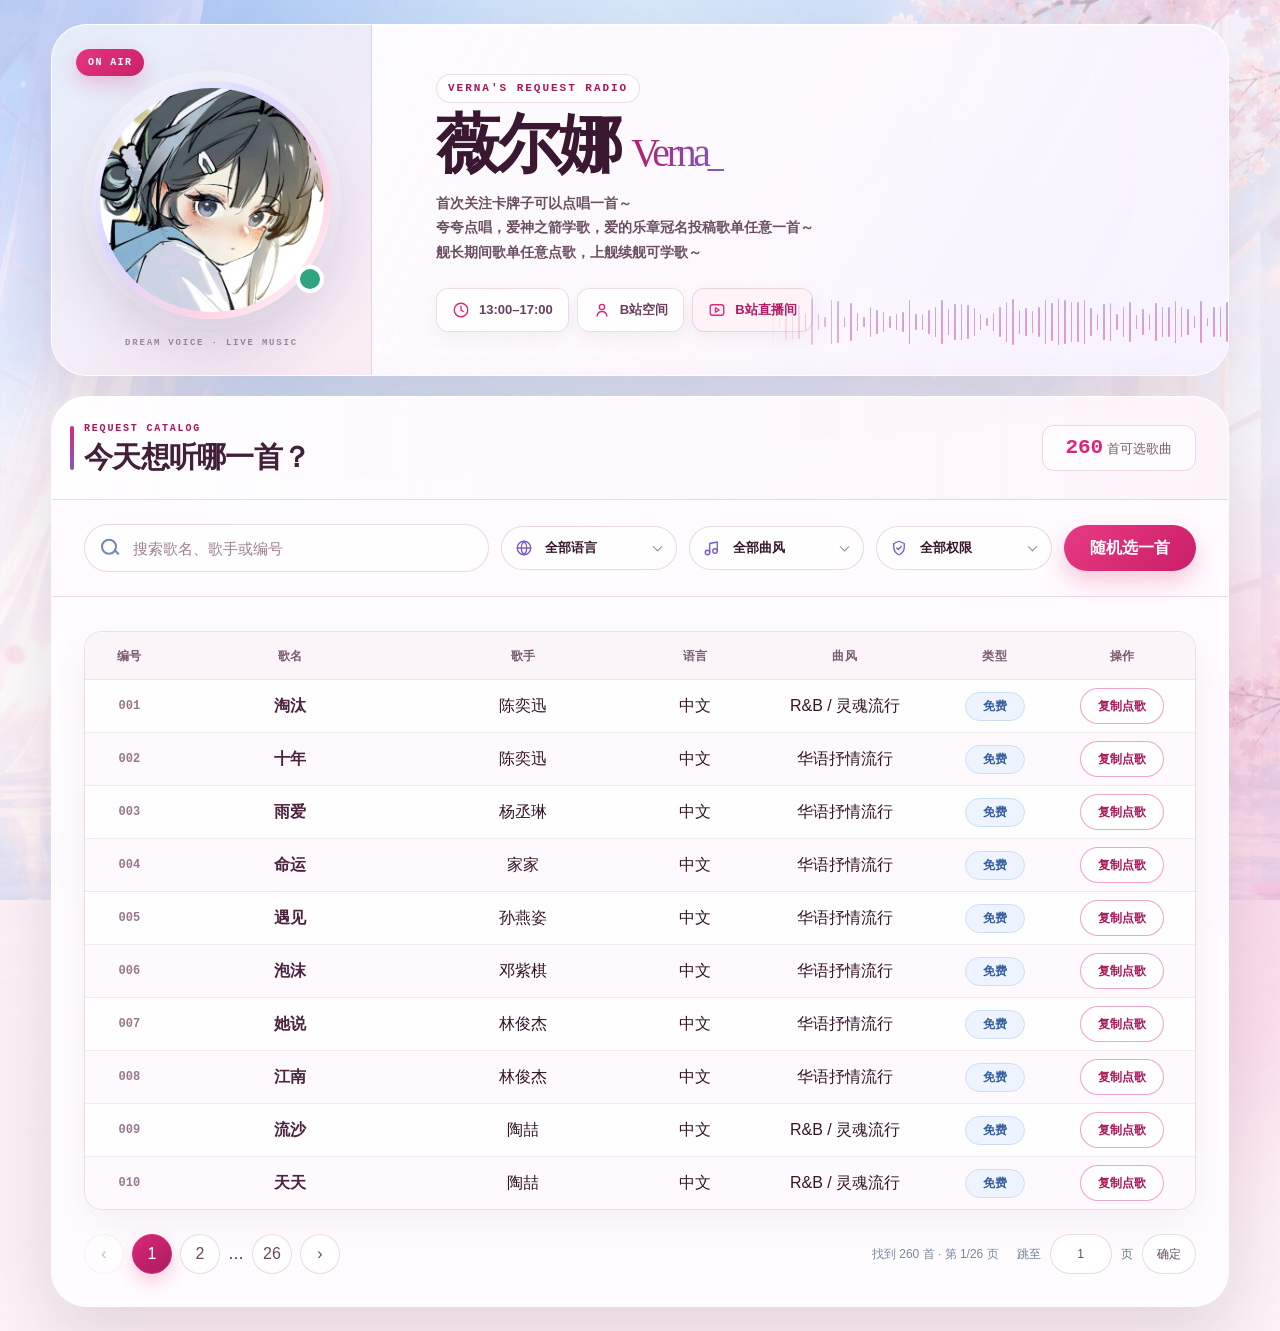
==== index.html @ 02dd204f "Add files via upload" ====
﻿<!doctype html>
<html lang="zh-CN">
<head>
  <meta charset="utf-8">
  <meta name="viewport" content="width=device-width,initial-scale=1">
  <meta name="theme-color" content="#e9f2ff">
  <title>薇尔娜 Verna_ · 梦境点歌电台</title>
  <meta name="description" content="薇尔娜 Verna_ 的公开点歌单，支持搜索、筛选、随机选歌和一键复制。">
  <style>
    :root{
      --ink:#172a4a;--ink-soft:#5e7191;--blue:#2458a9;--iris:#695bd7;
      --iris-soft:#eeeaff;--coral:#ff6c78;--mint:#49a88c;--line:#dce6f4;
      --paper:rgba(255,255,255,.88);--shadow:0 24px 70px rgba(42,76,128,.17);
    }
    *{box-sizing:border-box}html{scroll-behavior:smooth}body{margin:0;min-height:100vh;color:var(--ink);font:15px/1.55 "Microsoft YaHei UI","PingFang SC","Noto Sans SC",sans-serif;background:#eaf3ff url("background.png") center top/cover fixed no-repeat}
    button,input,select{font:inherit}button{cursor:pointer}.site{min-height:100vh;padding:28px clamp(14px,4vw,64px) 50px;background:linear-gradient(180deg,rgba(237,246,255,.14),rgba(255,244,249,.2))}
    .hero{max-width:1440px;margin:0 auto 20px;min-height:330px;display:grid;grid-template-columns:330px minmax(0,1fr);position:relative;overflow:hidden;border:1px solid rgba(255,255,255,.78);border-radius:38px;background:linear-gradient(120deg,rgba(255,255,255,.78),rgba(238,246,255,.6) 58%,rgba(255,239,246,.68));box-shadow:var(--shadow);backdrop-filter:blur(18px);animation:heroEnter .72s cubic-bezier(.2,.78,.24,1) both}
    .portrait-stage{position:relative;min-height:330px;display:grid;place-items:center;background:linear-gradient(145deg,rgba(112,164,228,.18),rgba(255,255,255,.08));border-right:1px solid rgba(177,199,226,.46)}.portrait-stage:before{content:"ON AIR";position:absolute;top:26px;left:27px;padding:5px 10px;border-radius:99px;color:#fff;background:var(--coral);font:700 10px/1 ui-monospace,"Cascadia Mono",monospace;letter-spacing:.15em;box-shadow:0 6px 15px rgba(255,108,120,.25)}
    .avatar-ring{width:232px;height:232px;padding:9px;border-radius:50%;position:relative;background:conic-gradient(from 30deg,#fff,#bcd9ff,#fff0f5,#fff);box-shadow:0 20px 45px rgba(42,83,145,.2);animation:portraitEnter .8s .12s cubic-bezier(.17,.84,.28,1.15) both;transition:transform .35s ease,box-shadow .35s ease}.avatar-ring:hover{transform:translateY(-5px) rotate(-1.5deg) scale(1.018);box-shadow:0 28px 55px rgba(42,83,145,.25)}.avatar-ring img{width:100%;height:100%;display:block;object-fit:cover;border-radius:50%}.avatar-ring:after{content:"";position:absolute;right:7px;bottom:26px;width:22px;height:22px;border:5px solid #fff;border-radius:50%;background:#64c6a5;animation:onlinePulse 2.2s ease-out infinite}
    .hero-copy{padding:42px 55px 36px;position:relative;display:flex;flex-direction:column;justify-content:center}.hero-copy>*:not(.soundline){animation:copyEnter .6s cubic-bezier(.2,.74,.25,1) both}.hero-copy>.eyebrow{animation-delay:.14s}.hero-copy>h1{animation-delay:.2s}.hero-copy>.intro{animation-delay:.28s}.hero-copy>.meta{animation-delay:.36s}.eyebrow{margin:0 0 5px;color:var(--iris);font:700 11px/1.4 ui-monospace,"Cascadia Mono",monospace;letter-spacing:.2em;text-transform:uppercase}.hero h1{margin:0;color:var(--blue);font:700 clamp(44px,5vw,76px)/1.06 "Songti SC","STSong","SimSun",serif;letter-spacing:.02em}.hero h1 span{font-size:.62em;font-weight:500}.intro{margin:18px 0 20px;max-width:820px;color:#35577f;font-size:16px;font-weight:600;line-height:1.9}
    .meta{display:flex;gap:10px;flex-wrap:wrap}.meta-item{min-height:42px;display:inline-flex;align-items:center;gap:9px;padding:0 15px;border:1px solid rgba(168,190,220,.65);border-radius:14px;color:#315d91;text-decoration:none;background:rgba(255,255,255,.76);font-size:13px;font-weight:700;transition:transform .22s ease,border-color .22s ease,box-shadow .22s ease,background .22s ease}.meta-item:hover{transform:translateY(-3px);border-color:#9bbce7;background:#fff;box-shadow:0 11px 22px rgba(62,103,159,.14)}.meta-item:active{transform:translateY(0) scale(.97)}.meta-item.live{color:#dc5276}.line-icon{width:18px;height:18px;display:grid;place-items:center;flex:0 0 18px;color:#477cc2}.meta-item.live .line-icon{color:#df5578}.line-icon svg,.filter-icon svg{display:block;width:100%;height:100%;fill:none;stroke:currentColor;stroke-width:1.8;stroke-linecap:round;stroke-linejoin:round}
    .soundline{position:absolute;right:0;bottom:26px;width:min(54%,700px);height:54px;display:flex;align-items:center;gap:5px;opacity:.48;pointer-events:none;clip-path:inset(0 100% 0 0 round 12px);mask-image:linear-gradient(90deg,transparent,#000 18%,#000);animation:soundReveal 1.35s .62s cubic-bezier(.18,.75,.22,1) forwards;will-change:clip-path}.soundline i{width:3px;height:var(--h);border-radius:9px;background:linear-gradient(#786bdf,#ff8294);animation:pulse 1.8s ease-in-out infinite alternate;animation-delay:var(--d)}@keyframes pulse{to{height:calc(var(--h)*.38);opacity:.35}}@keyframes soundReveal{0%{clip-path:inset(0 100% 0 0 round 12px)}100%{clip-path:inset(0 0 0 0 round 12px)}}
    .catalog{max-width:1440px;margin:auto;border:1px solid rgba(255,255,255,.88);border-radius:34px;background:var(--paper);box-shadow:var(--shadow);backdrop-filter:blur(20px);overflow:hidden;animation:catalogEnter .72s .18s cubic-bezier(.2,.78,.24,1) both}.catalog-head{display:flex;align-items:end;justify-content:space-between;gap:20px;padding:27px 34px 21px;border-bottom:1px solid var(--line)}.catalog-title small{display:block;margin-bottom:2px;color:var(--iris);font:700 10px/1.5 ui-monospace,"Cascadia Mono",monospace;letter-spacing:.18em}.catalog-title h2{margin:0;font:700 25px/1.2 "Songti SC","STSong","SimSun",serif}.song-count{color:var(--ink-soft);font-size:13px}.song-count strong{display:inline-block;color:var(--coral);font:800 21px/1 ui-monospace,"Cascadia Mono",monospace;transition:transform .25s ease}.song-count strong.bump{animation:countBump .42s ease}
    .controls{position:relative;z-index:5;padding:20px 34px;display:grid;grid-template-columns:minmax(250px,1.5fr) repeat(3,minmax(145px,.65fr)) auto;gap:12px;align-items:center;border-bottom:1px solid var(--line)}.search{position:relative}.search:before{content:"";position:absolute;left:17px;top:50%;width:12px;height:12px;border:2px solid #7188aa;border-radius:50%;transform:translateY(-58%)}.search:after{content:"";position:absolute;left:29px;top:27px;width:7px;height:2px;border-radius:2px;background:#7188aa;transform:rotate(45deg)}.search input{width:100%;height:46px;padding:0 16px 0 48px;border:1px solid #d5e1f0;border-radius:999px;color:var(--ink);background:rgba(255,255,255,.94);outline:none}.search input:focus{border-color:#8c81df;box-shadow:0 0 0 4px rgba(105,91,215,.09)}
    .select-box{position:relative;min-width:0;transition:transform .2s ease}.select-box:hover{transform:translateY(-1px)}.select-box.open{z-index:20}.filter-icon{position:absolute;left:14px;top:22px;z-index:2;width:18px;height:18px;display:grid;place-items:center;color:#776bd0;transform:translateY(-50%);pointer-events:none;transition:transform .24s ease,color .2s ease}.select-box:focus-within .filter-icon{color:#5847c9;transform:translateY(-50%) scale(1.08)}.select-box.changed .filter-icon{animation:filterPop .36s ease}.select-box:after{content:"";position:absolute;right:16px;top:22px;z-index:2;width:6px;height:6px;border-right:1.5px solid #8585a2;border-bottom:1.5px solid #8585a2;transform:translateY(-70%) rotate(45deg);pointer-events:none;transition:transform .22s ease,border-color .22s ease}.select-box.open:after{border-color:#695bd7;transform:translateY(-25%) rotate(225deg)}.filter-trigger{width:100%;height:44px;border:1px solid #dcd9ed;border-radius:999px;padding:0 34px 0 43px;color:#5f5c7e;background:linear-gradient(#fff,#fcfbff);font-size:13px;font-weight:700;text-align:left;outline:none;white-space:nowrap;overflow:hidden;text-overflow:ellipsis;transition:border-color .2s ease,box-shadow .2s ease,background .2s ease,transform .2s ease}.filter-trigger:hover{border-color:#beb7e4;background:#fff;box-shadow:0 8px 18px rgba(86,74,150,.09)}.filter-trigger:focus-visible,.select-box.open .filter-trigger{border-color:#9b90dc;box-shadow:0 0 0 4px rgba(105,91,215,.09)}.filter-menu{position:absolute;top:calc(100% + 8px);left:0;width:100%;z-index:30;padding:7px;border:1px solid rgba(181,174,222,.8);border-radius:20px;background:rgba(255,255,255,.98);box-shadow:0 18px 38px rgba(56,52,106,.18);backdrop-filter:blur(18px);opacity:0;visibility:hidden;transform:translateY(-7px) scale(.97);transform-origin:top;transition:opacity .18s ease,visibility .18s ease,transform .22s cubic-bezier(.2,.8,.25,1)}.select-box.open .filter-menu{opacity:1;visibility:visible;transform:none}.filter-option{display:block;width:100%;min-height:34px;margin:2px 0;padding:6px 13px;border:0;border-radius:999px;color:#4e5271;background:transparent;font-size:13px;text-align:left;white-space:nowrap;overflow:hidden;text-overflow:ellipsis;transition:color .16s ease,background .16s ease,transform .16s ease,box-shadow .16s ease}.filter-option:hover,.filter-option:focus-visible{outline:0;color:#5145b7;background:#eeeaff;transform:translateX(2px)}.filter-option.selected{color:#fff;background:linear-gradient(135deg,#6859dc,#4f83e6);box-shadow:0 6px 14px rgba(94,82,206,.24)}
    .random{height:44px;padding:0 18px;border:0;border-radius:999px;position:relative;overflow:hidden;color:#fff;background:linear-gradient(135deg,#ff7a82,#ff5c70);font-weight:800;box-shadow:0 9px 20px rgba(255,92,112,.23);transition:transform .2s ease,box-shadow .2s ease,filter .2s ease}.random:before{content:"";position:absolute;inset:-60% auto -60% -45%;width:36%;background:linear-gradient(90deg,transparent,rgba(255,255,255,.65),transparent);transform:skewX(-18deg);transition:left .55s ease}.random:hover{transform:translateY(-3px);box-shadow:0 14px 28px rgba(255,92,112,.32)}.random:hover:before{left:120%}.random:active{transform:translateY(0) scale(.96)}.random.is-picking{pointer-events:none;animation:shuffleButton .54s ease-in-out}
    .notice{min-height:26px;padding:6px 34px 0;color:#337b66;font-weight:700}.notice.flash{animation:noticeIn .38s ease}.table-shell{margin:0 34px;border:1px solid var(--line);border-radius:19px;overflow:hidden;background:rgba(255,255,255,.8)}table{width:100%;border-collapse:separate;border-spacing:0;table-layout:fixed}th,td{height:51px;padding:8px 12px;border-bottom:1px solid #e8eef6;text-align:center;white-space:nowrap;overflow:hidden;text-overflow:ellipsis}th{height:46px;color:#6b7892;background:#f6f9fd;font-size:12px;letter-spacing:.06em}tbody.reveal tr{animation:rowEnter .34s cubic-bezier(.2,.72,.28,1) both;animation-delay:calc(var(--i)*34ms)}tbody tr{transition:transform .18s ease}tbody td{transition:background .18s ease,border-color .18s ease,box-shadow .18s ease}tbody tr:hover{position:relative;z-index:1;transform:translateX(2px)}tbody tr:hover td{border-bottom-color:transparent;background:#f1efff}tbody tr:hover td:first-child{border-radius:999px 0 0 999px;box-shadow:inset 3px 0 0 var(--iris)}tbody tr:hover td:last-child{border-radius:0 999px 999px 0}tbody tr:last-child td{border-bottom:0}th:nth-child(1){width:8%}th:nth-child(2){width:21%}th:nth-child(3){width:21%}th:nth-child(4){width:10%}th:nth-child(5){width:17%}th:nth-child(6){width:10%}th:nth-child(7){width:13%}.number{color:#8b92aa;font:700 12px ui-monospace,"Cascadia Mono",monospace}.title{color:#203d68;font-weight:800}.muted{color:#7a8ba4}.tag{display:inline-flex;align-items:center;justify-content:center;min-width:56px;padding:4px 10px;border-radius:99px;font-size:12px;font-weight:800;transition:transform .18s ease}tr:hover .tag{transform:scale(1.06)}.free{color:#2874c6;background:#eaf4ff}.sc{color:#df5274;background:#fff0f4}.ship{color:#d47a32;background:#fff2e6}.copy{height:32px;min-width:76px;padding:0 14px;border:1px solid #ff8d96;border-radius:999px;color:#ef5968;background:#fff;font-size:12px;font-weight:800;transition:color .18s ease,background .18s ease,transform .18s ease,box-shadow .18s ease}.copy:hover{color:#fff;background:var(--coral);transform:translateY(-2px);box-shadow:0 7px 13px rgba(255,108,120,.2)}.copy:active{transform:scale(.94)}.copy.copied{border-color:#66bea2;color:#fff;background:#58ae93;animation:copySuccess .42s ease}.empty{height:150px;color:var(--ink-soft)}
    .pager{display:flex;align-items:center;justify-content:space-between;gap:18px;padding:18px 34px 26px}.pages{display:flex;align-items:center;gap:8px}.page-btn,.jump button{height:38px;min-width:38px;border:1px solid #dce5f1;border-radius:999px;color:#455e82;background:#fff;transition:transform .18s ease,border-color .18s ease,color .18s ease,background .18s ease,box-shadow .18s ease}.page-btn:not(:disabled):hover,.jump button:hover{transform:translateY(-2px);border-color:#aaa2df;color:var(--iris);box-shadow:0 7px 15px rgba(81,72,152,.1)}.page-btn:active,.jump button:active{transform:scale(.94)}.page-btn.active{border-color:var(--iris);color:#fff;background:var(--iris);animation:pageSelect .28s ease}.page-btn:disabled{opacity:.35}.page-meta{margin-left:auto;color:#7888a2;font-size:12px}.jump{display:flex;align-items:center;gap:9px;color:#667995;font-size:12px}.jump input{width:62px;height:38px;border:1px solid #dce5f1;border-radius:999px;text-align:center;color:var(--ink);background:#fff;transition:border-color .18s ease,box-shadow .18s ease}.jump input:focus{outline:0;border-color:#9b90dc;box-shadow:0 0 0 4px rgba(105,91,215,.09)}.jump button{padding:0 14px}.toast{position:fixed;left:50%;bottom:26px;z-index:10;max-width:min(90vw,680px);padding:11px 20px;border-radius:99px;color:#fff;background:rgba(26,49,83,.94);box-shadow:0 12px 30px rgba(20,40,70,.25);opacity:0;transform:translate(-50%,22px) scale(.96);pointer-events:none;transition:opacity .22s ease,transform .28s cubic-bezier(.2,.8,.3,1.2)}.toast.show{opacity:1;transform:translate(-50%,0) scale(1)}
    @keyframes heroEnter{from{opacity:0;transform:translateY(-16px) scale(.985)}to{opacity:1;transform:none}}@keyframes catalogEnter{from{opacity:0;transform:translateY(24px) scale(.99)}to{opacity:1;transform:none}}@keyframes portraitEnter{from{opacity:0;transform:scale(.82) rotate(-5deg)}to{opacity:1;transform:none}}@keyframes copyEnter{from{opacity:0;transform:translateY(13px)}to{opacity:1;transform:none}}@keyframes onlinePulse{0%,55%{box-shadow:0 0 0 0 rgba(100,198,165,.48)}100%{box-shadow:0 0 0 13px rgba(100,198,165,0)}}@keyframes filterPop{50%{transform:translateY(-50%) scale(1.18)}}@keyframes shuffleButton{0%,100%{transform:none}25%{transform:translateX(-3px) rotate(-1deg)}55%{transform:translateX(3px) rotate(1deg)}75%{transform:translateX(-2px)}}@keyframes rowEnter{from{opacity:0;transform:translateY(9px)}to{opacity:1;transform:none}}@keyframes copySuccess{50%{transform:scale(1.08)}}@keyframes pageSelect{50%{transform:scale(1.1)}}@keyframes noticeIn{from{opacity:0;transform:translateY(-5px)}to{opacity:1;transform:none}}@keyframes countBump{50%{transform:scale(1.18);color:#ff5265}}
    @media(max-width:1050px){.hero{grid-template-columns:245px 1fr}.portrait-stage{min-height:300px}.avatar-ring{width:185px;height:185px}.hero-copy{padding:34px}.soundline{display:none}.controls{grid-template-columns:1fr repeat(3,150px);}.random{grid-column:4}.table-shell{overflow-x:auto}table{min-width:900px}}
    @media(max-width:720px){.site{padding:10px}.hero{grid-template-columns:100px 1fr;min-height:0;border-radius:25px}.portrait-stage{min-height:154px}.portrait-stage:before{display:none}.avatar-ring{width:82px;height:82px;padding:4px}.hero-copy{padding:18px 14px}.eyebrow{font-size:8px}.hero h1{font-size:29px}.intro{grid-column:1/-1;margin:10px 0;font-size:11px;line-height:1.6}.meta{grid-column:1/-1}.meta-item{min-height:36px;padding-right:9px;font-size:10px}.line-icon{width:15px;height:15px;flex-basis:15px}.catalog{border-radius:25px}.catalog-head{padding:20px 16px 15px}.controls{padding:14px 12px;grid-template-columns:1fr 1fr;gap:8px}.search{grid-column:1/-1}.select-box:last-of-type{grid-column:auto}.random{grid-column:auto;height:42px}.notice{padding-left:16px}.table-shell{margin:0 10px}.pager{padding:15px 12px 22px;align-items:flex-start;flex-direction:column}.page-meta{display:none}.jump{align-self:flex-end}th:nth-child(1),td:nth-child(1),th:nth-child(3),td:nth-child(3),th:nth-child(4),td:nth-child(4),th:nth-child(5),td:nth-child(5){display:none}table{min-width:0}th:nth-child(2){width:48%}th:nth-child(6){width:20%}th:nth-child(7){width:32%}}
  </style>
  <link rel="stylesheet" href="refined.css?v=20260718-mobile-card-order">
</head>
<body>
  <div class="site">
    <header class="hero">
      <div class="portrait-stage"><div class="avatar-ring"><img src="[data-uri]" alt="薇尔娜 Verna_ 主播头像"></div></div>
      <div class="hero-copy">
        <p class="eyebrow">Verna's request radio</p>
        <h1>薇尔娜 <span>Verna_</span></h1>
        <p class="intro">首次关注卡牌子可以点唱一首～<br>夸夸点唱，爱神之箭学歌，爱的乐章冠名投稿歌单任意一首～<br>舰长期间歌单任意点歌，上舰续舰可学歌～</p>
        <nav class="meta" aria-label="直播信息">
          <span class="meta-item"><span class="line-icon" aria-hidden="true"><svg viewBox="0 0 24 24"><circle cx="12" cy="12" r="9"></circle><path d="M12 7v5l3 2"></path></svg></span>13:00–17:00</span>
          <a class="meta-item" href="https://space.bilibili.com/3706927714404361/dynamic" target="_blank" rel="noopener"><span class="line-icon" aria-hidden="true"><svg viewBox="0 0 24 24"><circle cx="12" cy="8" r="3.5"></circle><path d="M5.5 20c.7-4 3-6 6.5-6s5.8 2 6.5 6"></path></svg></span>B站空间</a>
          <a class="meta-item live" href="https://live.bilibili.com/1786336508/" target="_blank" rel="noopener"><span class="line-icon" aria-hidden="true"><svg viewBox="0 0 24 24"><rect x="3" y="5" width="18" height="14" rx="3"></rect><path d="m10 9 5 3-5 3z"></path></svg></span>B站直播间</a>
        </nav>
        <div class="soundline" aria-hidden="true"></div>
      </div>
    </header>

    <main class="catalog">
      <div class="catalog-head">
        <div class="catalog-title"><small>REQUEST CATALOG</small><h2>今天想听哪一首？</h2></div>
        <div id="toast" class="toast" role="status" aria-live="polite" aria-atomic="true">
          <span class="toast-icon" aria-hidden="true">
            <svg viewBox="0 0 24 24" fill="none">
              <path class="toast-copy-back" d="M8 7V5.8A1.8 1.8 0 0 1 9.8 4h8.4A1.8 1.8 0 0 1 20 5.8v8.4a1.8 1.8 0 0 1-1.8 1.8H17"></path>
              <rect x="4" y="8" width="13" height="12" rx="3"></rect>
              <path class="toast-check" d="m7.5 14 2.2 2.2 4.2-4.5"></path>
            </svg>
          </span>
          <span class="toast-message"></span>
        </div>
        <div class="song-count"><strong id="totalCount">—</strong> 首可选歌曲</div>
      </div>
      <div class="controls">
        <label class="search"><input id="query" autocomplete="off" placeholder="搜索歌名、歌手或编号" aria-label="搜索歌名、歌手或编号"></label>
        <div class="select-box" data-placeholder="全部语言"><span class="filter-icon" aria-hidden="true"><svg viewBox="0 0 24 24"><circle cx="12" cy="12" r="9"></circle><path d="M3 12h18M12 3c2.5 2.6 3.8 5.6 3.8 9S14.5 18.4 12 21M12 3C9.5 5.6 8.2 8.6 8.2 12S9.5 18.4 12 21"></path></svg></span><button type="button" class="filter-trigger" aria-label="按语言筛选" aria-haspopup="listbox" aria-expanded="false"><span class="filter-value">全部语言</span></button><div class="filter-menu" role="listbox" aria-label="语言选项"></div><input type="hidden" id="language" value=""></div>
        <div class="select-box" data-placeholder="全部曲风"><span class="filter-icon" aria-hidden="true"><svg viewBox="0 0 24 24"><path d="M9 18V6l10-2v12"></path><circle cx="6" cy="18" r="3"></circle><circle cx="16" cy="16" r="3"></circle></svg></span><button type="button" class="filter-trigger" aria-label="按曲风筛选" aria-haspopup="listbox" aria-expanded="false"><span class="filter-value">全部曲风</span></button><div class="filter-menu" role="listbox" aria-label="曲风选项"></div><input type="hidden" id="genre" value=""></div>
        <div class="select-box" data-placeholder="全部权限"><span class="filter-icon" aria-hidden="true"><svg viewBox="0 0 24 24"><path d="M12 3 5 6v5c0 4.7 2.8 8.1 7 10 4.2-1.9 7-5.3 7-10V6l-7-3z"></path><path d="m9 12 2 2 4-4"></path></svg></span><button type="button" class="filter-trigger" aria-label="按权限筛选" aria-haspopup="listbox" aria-expanded="false"><span class="filter-value">全部权限</span></button><div class="filter-menu" role="listbox" aria-label="权限选项"></div><input type="hidden" id="type" value=""></div>
        <button id="random" class="random">随机选一首</button>
      </div>
      <div id="notice" class="notice" aria-live="polite"></div>
      <div class="table-shell">
        <table>
          <thead><tr><th>编号</th><th>歌名</th><th>歌手</th><th>语言</th><th>曲风</th><th>类型</th><th>操作</th></tr></thead>
          <tbody id="rows"><tr><td colspan="7" class="empty">正在载入歌单…</td></tr></tbody>
        </table>
      </div>
      <div class="pager">
        <div id="pages" class="pages"></div>
        <span id="pageMeta" class="page-meta"></span>
        <div class="jump"><span>跳至</span><input id="jump" inputmode="numeric" value="1" aria-label="页码"><span>页</span><button id="go">确定</button></div>
      </div>
    </main>
  </div>
  <script src="songs-data.js?v=20260716-final"></script>
  <script>
    const PAGE_SIZE=10;let songs=[],filtered=[],page=1;
    const $=s=>document.querySelector(s),esc=s=>String(s??'').replace(/[&<>"']/g,c=>({'&':'&amp;','<':'&lt;','>':'&gt;','"':'&quot;',"'":'&#39;'}[c]));
    function parseCSV(text){const rows=[];let row=[],cell='',quoted=false;for(let i=0;i<text.length;i++){const c=text[i],n=text[i+1];if(c==='"'&&quoted&&n==='"'){cell+='"';i++}else if(c==='"')quoted=!quoted;else if(c===','&&!quoted){row.push(cell);cell=''}else if((c==='\n'||c==='\r')&&!quoted){if(c==='\r'&&n==='\n')i++;row.push(cell);if(row.some(Boolean))rows.push(row);row=[];cell=''}else cell+=c}if(cell||row.length){row.push(cell);rows.push(row)}return rows.slice(1).map(r=>({id:r[0]||'',title:r[1]||'',artist:r[2]||'',language:r[3]||'',genre:r[4]||'',type:r[5]||'免费'}))}
    function closeFilters(except=null){document.querySelectorAll('.select-box.open').forEach(box=>{if(box!==except){box.classList.remove('open');box.querySelector('.filter-trigger').setAttribute('aria-expanded','false')}})}
    function addOptions(id,values){const input=$(id),box=input.closest('.select-box'),menu=box.querySelector('.filter-menu'),placeholder=box.dataset.placeholder,items=['',...[...new Set(values.filter(Boolean))].sort((a,b)=>a.localeCompare(b,'zh-CN'))];menu.innerHTML=items.map((v,i)=>`<button type="button" class="filter-option${i===0?' selected':''}" role="option" aria-selected="${i===0}" data-value="${esc(v)}">${esc(v||placeholder)}</button>`).join('');menu.querySelectorAll('.filter-option').forEach(option=>option.onclick=e=>{e.stopPropagation();input.value=option.dataset.value;box.querySelector('.filter-value').textContent=option.textContent;menu.querySelectorAll('.filter-option').forEach(item=>{const active=item===option;item.classList.toggle('selected',active);item.setAttribute('aria-selected',String(active))});box.classList.remove('open');box.querySelector('.filter-trigger').setAttribute('aria-expanded','false');input.dispatchEvent(new Event('change',{bubbles:true}))})}
    function apply(reset=true){const q=$('#query').value.trim().toLocaleLowerCase('zh-CN'),l=$('#language').value,g=$('#genre').value,t=$('#type').value;filtered=songs.filter(s=>(!q||[s.id,s.title,s.artist].join(' ').toLocaleLowerCase('zh-CN').includes(q))&&(!l||s.language===l)&&(!g||s.genre===g)&&(!t||s.type===t));if(reset)page=1;render()}
    function render(){const total=Math.max(1,Math.ceil(filtered.length/PAGE_SIZE));page=Math.max(1,Math.min(page,total));const items=filtered.slice((page-1)*PAGE_SIZE,page*PAGE_SIZE),rows=$('#rows');rows.classList.remove('reveal');rows.innerHTML=items.length?items.map((s,i)=>`<tr style="--i:${i}"><td class="number">${esc(s.id)}</td><td class="title">${esc(s.title)}</td><td>${esc(s.artist)||'<span class="muted">待补充</span>'}</td><td>${esc(s.language)||'—'}</td><td>${esc(s.genre)||'—'}</td><td><span class="tag ${s.type==='SC'?'sc':s.type==='舰限'?'ship':'free'}">${esc(s.type)}</span></td><td><button class="copy" data-id="${esc(s.id)}">复制点歌</button></td></tr>`).join(''):'<tr><td colspan="7" class="empty">没有符合条件的歌曲，请调整搜索或筛选。</td></tr>';requestAnimationFrame(()=>rows.classList.add('reveal'));document.querySelectorAll('.copy').forEach(b=>b.onclick=()=>copySong(songs.find(s=>s.id===b.dataset.id),b));renderPages(total);$('#pageMeta').textContent=`找到 ${filtered.length} 首 · 第 ${page}/${total} 页`;$('#jump').value=page}
    function goToPage(next){const target=Number(next)||1;document.documentElement.style.setProperty('--page-shift',target>page?'18px':target<page?'-18px':'0px');page=target;render()}
    function renderPages(total){const visible=[];for(let p=1;p<=total;p++)if(p===1||p===total||Math.abs(p-page)<=1)visible.push(p);let last=0,html=`<button class="page-btn" data-p="${page-1}" ${page===1?'disabled':''}>‹</button>`;visible.forEach(p=>{if(last&&p-last>1)html+='<span>…</span>';html+=`<button class="page-btn ${p===page?'active':''}" data-p="${p}">${p}</button>`;last=p});html+=`<button class="page-btn" data-p="${page+1}" ${page===total?'disabled':''}>›</button>`;$('#pages').innerHTML=html;document.querySelectorAll('.page-btn:not(:disabled)').forEach(b=>b.onclick=()=>goToPage(b.dataset.p))}
    async function copySong(s,button){if(!s)return;const text=s.artist?`点歌 ${s.title}（${s.artist}）`:`点歌 ${s.title}`;try{await navigator.clipboard.writeText(text)}catch{const x=document.createElement('textarea');x.value=text;document.body.append(x);x.select();document.execCommand('copy');x.remove()}if(button){button.classList.add('copied');button.textContent='已复制 ✓';setTimeout(()=>{button.classList.remove('copied');button.textContent='复制点歌'},1500)}showToast(`已复制：${text}`)}
    function showToast(text){const t=$('#toast');t.querySelector('.toast-message').textContent=text;t.classList.remove('show');requestAnimationFrame(()=>t.classList.add('show'));clearTimeout(showToast.timer);showToast.timer=setTimeout(()=>t.classList.remove('show'),2200)}
    function makeSoundline(){const box=document.querySelector('.soundline');for(let i=0;i<72;i++){const bar=document.createElement('i');bar.style.setProperty('--h',`${8+Math.random()*38}px`);bar.style.setProperty('--d',`${-Math.random()*1.8}s`);bar.style.setProperty('--speed',`${1.2+Math.random()*1.2}s`);box.append(bar)}}
    document.querySelectorAll('.filter-trigger').forEach(trigger=>trigger.onclick=e=>{e.stopPropagation();const box=trigger.closest('.select-box'),opening=!box.classList.contains('open');closeFilters(box);box.classList.toggle('open',opening);trigger.setAttribute('aria-expanded',String(opening))});document.addEventListener('click',()=>closeFilters());document.addEventListener('keydown',e=>{if(e.key==='Escape'){closeFilters();document.activeElement?.blur()}});['#query','#language','#genre','#type'].forEach(id=>$(id).addEventListener(id==='#query'?'input':'change',e=>{if(id!=='#query'){const box=e.target.closest('.select-box');box.classList.remove('changed');requestAnimationFrame(()=>box.classList.add('changed'));setTimeout(()=>box.classList.remove('changed'),430)}apply(true)}));$('#random').onclick=()=>{if(!filtered.length)return showToast('当前条件下没有歌曲');const button=$('#random');button.classList.add('is-picking');button.textContent='正在抽选…';setTimeout(()=>{const picked=filtered[Math.floor(Math.random()*filtered.length)];button.classList.remove('is-picking');button.textContent='随机选一首';const notice=$('#notice');notice.textContent=`随机抽中：${picked.title}${picked.artist?`（${picked.artist}）`:''}`;notice.classList.remove('flash');requestAnimationFrame(()=>notice.classList.add('flash'));copySong(picked)},520)};$('#go').onclick=()=>{page=Number($('#jump').value)||1;render()};$('#jump').onkeydown=e=>{if(e.key==='Enter')$('#go').click()};makeSoundline();
    function loadSongs(items){songs=items;filtered=[...songs];const count=$('#totalCount');count.textContent=songs.length;count.classList.add('bump');setTimeout(()=>count.classList.remove('bump'),500);addOptions('#language',songs.map(s=>s.language));addOptions('#genre',songs.map(s=>s.genre));addOptions('#type',songs.map(s=>s.type));render()}
    fetch('songs.csv').then(r=>{if(!r.ok)throw Error();return r.text()}).then(text=>loadSongs(parseCSV(text.replace(/^\uFEFF/,'')))).catch(()=>{if(Array.isArray(window.VERNA_SONGS)&&window.VERNA_SONGS.length)loadSongs(window.VERNA_SONGS);else{$('#rows').innerHTML='<tr><td colspan="7" class="empty">歌单载入失败，请确认 songs.csv 与网页位于同一文件夹。</td></tr>';$('#totalCount').textContent='0'}})
  </script>
</body>
</html>
---- refined.css ----
/*
 * Verna Dream Radio — visual refinement layer
 * This file intentionally changes presentation only. All original HTML
 * controls, song data and JavaScript behavior remain untouched.
 */

:root {
  color-scheme: light;
  --ink: #35152a;
  --ink-soft: #76576c;
  --blue: #6c4fb4;
  --iris: #9b3f87;
  --iris-soft: #f8eaf5;
  --coral: #db2777;
  --mint: #2d806d;
  --line: #efd8e7;
  --paper: rgba(255, 252, 255, 0.94);
  --shadow: 0 28px 72px rgba(91, 44, 84, 0.16);

  --color-primary: #db2777;
  --color-primary-dark: #a91659;
  --color-secondary: #7c5bc7;
  --color-accent: #a16207;
  --color-surface: rgba(255, 253, 255, 0.92);
  --color-surface-solid: #fffafd;
  --color-border: rgba(145, 68, 122, 0.18);
  --color-focus: rgba(219, 39, 119, 0.24);

  --space-1: 4px;
  --space-2: 8px;
  --space-3: 12px;
  --space-4: 16px;
  --space-5: 24px;
  --space-6: 32px;
  --space-7: 48px;

  --radius-sm: 12px;
  --radius-md: 18px;
  --radius-lg: 28px;
  --radius-xl: 36px;

  --ease-ui: cubic-bezier(0.22, 0.8, 0.22, 1);
  --duration-fast: 160ms;
  --duration-ui: 240ms;
}

* {
  scrollbar-width: thin;
  scrollbar-color: rgba(155, 63, 135, 0.34) transparent;
}

*::-webkit-scrollbar {
  width: 9px;
  height: 9px;
}

*::-webkit-scrollbar-thumb {
  border: 2px solid transparent;
  border-radius: 999px;
  background: rgba(155, 63, 135, 0.34);
  background-clip: padding-box;
}

html {
  scroll-padding-top: var(--space-4);
  scrollbar-width: none;
}

body {
  position: relative;
  min-height: 100dvh;
  overflow-x: hidden;
  color: var(--ink);
  font-size: 16px;
  background-color: #fdf2f8;
  background-position: center top;
  background-attachment: fixed;
  scrollbar-width: none;
}

html::-webkit-scrollbar,
body::-webkit-scrollbar {
  display: none;
  width: 0;
  height: 0;
}

body::before,
body::after {
  content: "";
  position: fixed;
  z-index: -1;
  border-radius: 50%;
  filter: blur(72px);
  pointer-events: none;
}

body::before {
  top: -16vw;
  left: -11vw;
  width: 42vw;
  aspect-ratio: 1;
  background: rgba(132, 163, 255, 0.22);
}

body::after {
  right: -13vw;
  bottom: -20vw;
  width: 48vw;
  aspect-ratio: 1;
  background: rgba(244, 114, 182, 0.2);
}

::selection {
  color: #fff;
  background: var(--color-primary);
}

button,
input {
  touch-action: manipulation;
}

button:focus-visible,
input:focus-visible,
a:focus-visible,
.filter-trigger:focus-visible,
.filter-option:focus-visible {
  outline: 3px solid var(--color-focus);
  outline-offset: 3px;
}

.site {
  position: relative;
  isolation: isolate;
  padding: var(--space-5) clamp(14px, 4vw, 64px);
  background:
    linear-gradient(180deg, rgba(255, 255, 255, 0.08), rgba(253, 242, 248, 0.22)),
    radial-gradient(circle at 50% 0, rgba(255, 255, 255, 0.5), transparent 36%);
}

.site::before {
  content: "";
  position: fixed;
  inset: 0;
  z-index: -1;
  pointer-events: none;
  background-image: radial-gradient(rgba(93, 55, 114, 0.1) 0.65px, transparent 0.65px);
  background-size: 24px 24px;
  mask-image: linear-gradient(to bottom, #000, transparent 55%);
  opacity: 0.35;
}

.hero {
  min-height: 350px;
  grid-template-columns: minmax(260px, 320px) minmax(0, 1fr);
  border-color: rgba(255, 255, 255, 0.9);
  border-radius: var(--radius-xl);
  background:
    linear-gradient(118deg, rgba(255, 255, 255, 0.92), rgba(255, 248, 253, 0.8) 56%, rgba(244, 237, 255, 0.78)),
    rgba(255, 255, 255, 0.74);
  box-shadow:
    var(--shadow),
    inset 0 1px 0 rgba(255, 255, 255, 0.88);
  backdrop-filter: blur(24px) saturate(120%);
  animation: refinedHeroEnter 720ms var(--ease-ui) both;
}

.hero::before {
  display: none;
}

.portrait-stage {
  min-height: 350px;
  overflow: hidden;
  border-right-color: rgba(128, 83, 135, 0.15);
  background:
    radial-gradient(circle at 50% 46%, rgba(255, 255, 255, 0.82), transparent 48%),
    linear-gradient(145deg, rgba(137, 174, 235, 0.22), rgba(248, 178, 206, 0.2));
}

.portrait-stage::before {
  top: var(--space-5);
  left: var(--space-5);
  min-height: 27px;
  padding: 0 var(--space-3);
  display: inline-flex;
  align-items: center;
  gap: var(--space-2);
  letter-spacing: 0.14em;
  background: linear-gradient(135deg, #e6347d, #c92269);
  box-shadow: 0 8px 20px rgba(219, 39, 119, 0.25);
}

.portrait-stage::after {
  content: "DREAM VOICE · LIVE MUSIC";
  position: absolute;
  right: 0;
  bottom: 27px;
  left: 0;
  color: rgba(74, 50, 91, 0.52);
  font: 800 9px/1 ui-monospace, "Cascadia Mono", monospace;
  letter-spacing: 0.2em;
  text-align: center;
}

.avatar-ring {
  width: 238px;
  height: 238px;
  padding: 7px;
  background: linear-gradient(135deg, #fff, #d9d7ff 38%, #ffd4e5 72%, #fff);
  box-shadow:
    0 28px 62px rgba(73, 50, 113, 0.2),
    0 0 0 10px rgba(255, 255, 255, 0.3);
  animation: refinedPortraitEnter 820ms 100ms var(--ease-ui) both;
}

.avatar-ring:hover {
  transform: translateY(-4px);
  box-shadow:
    0 34px 68px rgba(73, 50, 113, 0.23),
    0 0 0 10px rgba(255, 255, 255, 0.38);
}

.avatar-ring::after {
  width: 20px;
  height: 20px;
  border-width: 4px;
  background: #30a481;
}

.hero-copy {
  padding: var(--space-7) clamp(34px, 5vw, 68px) 42px;
}

.eyebrow {
  width: max-content;
  margin-bottom: var(--space-2);
  padding: 6px 11px;
  border: 1px solid rgba(155, 63, 135, 0.18);
  border-radius: 999px;
  color: var(--color-primary-dark);
  background: rgba(255, 255, 255, 0.62);
  letter-spacing: 0.18em;
}

.hero h1 {
  margin-bottom: var(--space-3);
  color: #3b1832;
  font-size: clamp(42px, 5vw, 70px);
  font-weight: 800;
  letter-spacing: -0.05em;
  text-wrap: balance;
}

.hero h1 span {
  color: var(--color-primary);
  background: linear-gradient(95deg, #b61d68, #7c5bc7);
  background-clip: text;
  -webkit-background-clip: text;
  -webkit-text-fill-color: transparent;
}

.intro {
  max-width: 780px;
  margin: 0 0 var(--space-5);
  padding: 0;
  border: 0;
  border-radius: 0;
  color: #6b4e62;
  background: transparent;
  font-size: 14px;
  line-height: 1.75;
}

.meta {
  gap: var(--space-2);
}

.meta-item {
  min-height: 44px;
  border-color: var(--color-border);
  border-radius: var(--radius-sm);
  color: #68405f;
  background: rgba(255, 255, 255, 0.76);
  box-shadow: 0 7px 18px rgba(90, 46, 84, 0.06);
  transition:
    color var(--duration-fast) ease,
    border-color var(--duration-fast) ease,
    background var(--duration-fast) ease,
    box-shadow var(--duration-ui) var(--ease-ui),
    transform var(--duration-ui) var(--ease-ui);
}

.meta-item:hover {
  border-color: rgba(219, 39, 119, 0.3);
  color: var(--color-primary-dark);
  box-shadow: 0 12px 24px rgba(90, 46, 84, 0.1);
}

.meta-item.live {
  color: #b11960;
  background: #fff3f8;
}

.line-icon,
.meta-item.live .line-icon {
  color: var(--color-primary);
}

.soundline {
  display: flex;
  opacity: 0;
  clip-path: inset(0 100% 0 0);
  animation: refinedSoundReveal 980ms 560ms var(--ease-ui) forwards;
  will-change: opacity, clip-path, transform;
}

.soundline i {
  transform-origin: center;
  background: linear-gradient(#7c5bc7, #db2777);
  animation: refinedWavePulse var(--speed, 1.8s) ease-in-out infinite alternate;
  animation-delay: var(--d);
}

.catalog {
  margin-bottom: 0;
  border-color: rgba(255, 255, 255, 0.94);
  border-radius: var(--radius-xl);
  background: var(--color-surface);
  box-shadow:
    var(--shadow),
    inset 0 1px 0 rgba(255, 255, 255, 0.9);
  backdrop-filter: blur(26px) saturate(118%);
  animation: refinedCatalogEnter 700ms 120ms var(--ease-ui) both;
}

.catalog-head {
  position: relative;
  align-items: center;
  min-height: 94px;
  padding: var(--space-5) var(--space-6);
  border-bottom-color: var(--color-border);
  background: linear-gradient(90deg, rgba(255, 255, 255, 0.48), rgba(250, 237, 247, 0.55));
}

.catalog-head::before {
  content: "";
  position: absolute;
  top: 50%;
  left: 18px;
  width: 4px;
  height: 44px;
  border-radius: 999px;
  background: linear-gradient(var(--color-primary), var(--color-secondary));
  transform: translateY(-50%);
}

.catalog-title small {
  margin-bottom: var(--space-1);
  color: var(--color-primary-dark);
}

.catalog-title h2 {
  color: #43203a;
  font-size: clamp(24px, 2.3vw, 30px);
  letter-spacing: -0.025em;
}

.song-count {
  min-width: 154px;
  padding: 11px var(--space-4);
  border: 1px solid var(--color-border);
  border-radius: var(--radius-sm);
  color: #76576c;
  background: rgba(255, 255, 255, 0.68);
  text-align: center;
}

.song-count strong {
  color: var(--color-primary);
}

.controls {
  padding: var(--space-5) var(--space-6);
  border-bottom-color: var(--color-border);
  background: rgba(255, 250, 253, 0.58);
}

.search input,
.filter-trigger,
.jump input {
  border-color: rgba(136, 77, 119, 0.21);
  color: var(--ink);
  background: rgba(255, 255, 255, 0.92);
  box-shadow: inset 0 1px 0 rgba(255, 255, 255, 0.9);
  transition:
    border-color var(--duration-fast) ease,
    box-shadow var(--duration-fast) ease,
    background var(--duration-fast) ease;
}

.search input {
  height: 48px;
  font-size: 15px;
}

.search input::placeholder {
  color: #9b7f93;
}

.search input:hover,
.filter-trigger:hover {
  border-color: rgba(155, 63, 135, 0.38);
}

.search input:focus,
.filter-trigger:focus-visible,
.select-box.open .filter-trigger,
.jump input:focus {
  border-color: var(--color-primary);
  box-shadow: 0 0 0 4px var(--color-focus);
}

.filter-icon {
  color: var(--color-secondary);
}

.filter-menu {
  z-index: 40;
  border-color: rgba(155, 63, 135, 0.2);
  background: rgba(255, 252, 255, 0.98);
  box-shadow: 0 22px 46px rgba(72, 32, 67, 0.17);
}

.filter-option {
  min-height: 38px;
  color: #674a5e;
}

.filter-option:hover,
.filter-option:focus-visible {
  color: var(--color-primary-dark);
  background: #fce9f3;
}

.filter-option.selected {
  color: #fff;
  background: linear-gradient(135deg, var(--color-primary), #a4398a);
  box-shadow: 0 7px 16px rgba(219, 39, 119, 0.24);
}

.random {
  min-width: 132px;
  height: 46px;
  background: linear-gradient(135deg, #e83a82, #c91f68);
  box-shadow: 0 10px 22px rgba(219, 39, 119, 0.25);
  transition:
    box-shadow var(--duration-ui) var(--ease-ui),
    transform var(--duration-ui) var(--ease-ui),
    filter var(--duration-fast) ease;
}

.random:hover {
  box-shadow: 0 15px 29px rgba(219, 39, 119, 0.31);
}

.notice {
  min-height: 34px;
  padding: var(--space-2) var(--space-6) 0;
  color: #27715f;
}

.table-shell {
  margin: 0 var(--space-6);
  border-color: var(--color-border);
  border-radius: var(--radius-md);
  background: rgba(255, 255, 255, 0.82);
  box-shadow: 0 14px 36px rgba(78, 37, 72, 0.06);
}

th,
td {
  border-bottom-color: rgba(145, 68, 122, 0.11);
}

th {
  height: 48px;
  color: #765b70;
  background: #fbf4f9;
  font-size: 12px;
  font-weight: 800;
}

tbody tr:nth-child(even) td {
  background: rgba(252, 247, 251, 0.56);
}

tbody tr:hover {
  transform: none;
}

tbody tr:hover td {
  border-bottom-color: rgba(145, 68, 122, 0.08);
  background: #faeaf4;
}

tbody tr:hover td:first-child {
  border-radius: 0;
  box-shadow: none;
}

tbody tr:hover td:last-child {
  border-radius: 0;
}

.table-shell tbody tr td:first-child,
.table-shell tbody tr td:last-child {
  border-radius: 0 !important;
  outline: 0 !important;
  box-shadow: none !important;
}

.table-shell tbody tr:hover td:first-child {
  border-radius: 999px 0 0 999px !important;
  outline: 0 !important;
  box-shadow: none !important;
}

.table-shell tbody tr:hover td:last-child {
  border-radius: 0 999px 999px 0 !important;
  outline: 0 !important;
  box-shadow: none !important;
}

tbody tr:hover .empty,
.empty {
  border-radius: 0 !important;
  background: transparent !important;
  box-shadow: none !important;
}

tbody.reveal tr {
  animation: refinedSongRowEnter 430ms var(--ease-ui) both;
  animation-delay: calc(var(--i) * 42ms);
}

.number {
  color: #98778f;
  font-variant-numeric: tabular-nums;
}

.title {
  color: #4b2340;
}

.muted {
  color: #987e91;
}

.tag {
  min-width: 60px;
  min-height: 27px;
  padding: 4px 10px;
  border: 1px solid transparent;
}

.free {
  border-color: #cddcf7;
  color: #345d9e;
  background: #edf4ff;
}

.sc {
  border-color: #f2c9dc;
  color: #b51f63;
  background: #fff0f6;
}

.ship {
  border-color: #efd5ad;
  color: #8d5a12;
  background: #fff7e8;
}

.copy {
  min-width: 84px;
  min-height: 36px;
  border-color: rgba(219, 39, 119, 0.42);
  color: var(--color-primary-dark);
  background: #fff;
  transition:
    color var(--duration-fast) ease,
    border-color var(--duration-fast) ease,
    background var(--duration-fast) ease,
    box-shadow var(--duration-ui) var(--ease-ui),
    transform var(--duration-fast) ease;
}

.copy:hover {
  color: #fff;
  background: var(--color-primary);
  box-shadow: 0 8px 17px rgba(219, 39, 119, 0.22);
}

.copy.copied {
  border-color: #b52b72;
  color: #fff;
  background: linear-gradient(135deg, #a33a86, #db2777);
  box-shadow: 0 8px 18px rgba(219, 39, 119, 0.24);
}

.empty {
  color: #86697e;
}

.pager {
  padding: var(--space-5) var(--space-6) var(--space-6);
}

.page-btn,
.jump button,
.jump input {
  min-width: 40px;
  height: 40px;
  border-color: rgba(136, 77, 119, 0.2);
  color: #69485f;
}

.page-btn:not(:disabled):hover,
.jump button:hover {
  border-color: rgba(219, 39, 119, 0.42);
  color: var(--color-primary-dark);
  box-shadow: 0 8px 17px rgba(91, 44, 84, 0.1);
}

.page-btn.active {
  border-color: var(--color-primary);
  background: linear-gradient(145deg, var(--color-primary), #a91c5d);
  box-shadow: 0 8px 18px rgba(219, 39, 119, 0.23);
}

.toast {
  position: absolute;
  top: 50%;
  right: auto;
  bottom: auto;
  left: 50%;
  z-index: 100;
  width: max-content;
  max-width: calc(100% - 40px);
  min-height: 50px;
  padding: 9px 18px 9px 13px;
  display: flex;
  align-items: center;
  gap: 10px;
  overflow: hidden;
  border: 1px solid rgba(219, 39, 119, 0.24);
  border-radius: 999px;
  color: #6f2452;
  background: rgba(255, 249, 253, 0.96);
  box-shadow:
    0 18px 42px rgba(130, 46, 101, 0.19),
    0 0 0 5px rgba(255, 255, 255, 0.32);
  font-weight: 800;
  backdrop-filter: blur(18px) saturate(130%);
  opacity: 0;
  transform: translate(-50%, calc(-50% + 12px)) scale(0.96);
  pointer-events: none;
}

.toast-icon {
  width: 31px;
  height: 31px;
  flex: 0 0 31px;
  display: grid;
  place-items: center;
  border: 1px solid rgba(219, 39, 119, 0.24);
  border-radius: 10px;
  color: #c2266b;
  background: linear-gradient(145deg, rgba(255, 236, 246, 0.96), rgba(255, 249, 253, 0.96));
}

.toast-icon svg {
  width: 22px;
  height: 22px;
  overflow: visible;
  stroke: currentColor;
  stroke-width: 1.8;
  stroke-linecap: round;
  stroke-linejoin: round;
}

.toast-copy-back {
  opacity: 0.45;
}

.toast-check {
  stroke-width: 2.2;
}

.toast-message {
  min-width: 0;
  overflow: hidden;
  text-overflow: ellipsis;
  white-space: nowrap;
}

.toast.show {
  animation: refinedToastEnter 320ms var(--ease-ui) both;
}

@keyframes refinedHeroEnter {
  from {
    opacity: 0;
    transform: translateY(-18px) scale(0.985);
  }
  to {
    opacity: 1;
    transform: none;
  }
}

@keyframes refinedCatalogEnter {
  from {
    opacity: 0;
    transform: translateY(24px) scale(0.99);
  }
  to {
    opacity: 1;
    transform: none;
  }
}

@keyframes refinedPortraitEnter {
  from {
    opacity: 0;
    transform: scale(0.82) rotate(-4deg);
  }
  to {
    opacity: 1;
    transform: none;
  }
}

@keyframes refinedSoundReveal {
  from {
    opacity: 0;
    clip-path: inset(0 100% 0 0);
    transform: translateY(7px);
  }
  to {
    opacity: 0.46;
    clip-path: inset(0 0 0 0);
    transform: none;
  }
}

@keyframes refinedWavePulse {
  0% {
    opacity: 0.36;
    transform: scaleY(0.34);
  }
  55% {
    opacity: 0.82;
    transform: scaleY(0.76);
  }
  100% {
    opacity: 1;
    transform: scaleY(1);
  }
}

@keyframes refinedSongRowEnter {
  from {
    opacity: 0;
    transform: translateX(var(--page-shift, 0px)) translateY(10px);
    filter: blur(3px);
  }
  to {
    opacity: 1;
    transform: none;
    filter: blur(0);
  }
}

@keyframes refinedToastEnter {
  from {
    opacity: 0;
    transform: translate(-50%, calc(-50% + 12px)) scale(0.96);
  }
  to {
    opacity: 1;
    transform: translate(-50%, -50%) scale(1);
  }
}

@media (max-width: 1050px) {
  .hero {
    grid-template-columns: 240px minmax(0, 1fr);
  }

  .hero-copy {
    padding: 36px;
  }

  .controls {
    grid-template-columns: minmax(220px, 1fr) repeat(3, minmax(130px, 150px));
  }
}

@media (max-width: 720px) {
  body {
    min-width: 0;
    background-attachment: scroll;
  }

  .site {
    padding: 10px;
  }

  .hero {
    grid-template-columns: 104px minmax(0, 1fr);
    border-radius: var(--radius-lg);
  }

  .soundline {
    display: none;
  }

  .hero::before {
    width: 64%;
    border-radius: 0 var(--radius-lg) 0 999px;
  }

  .portrait-stage {
    min-height: 168px;
  }

  .portrait-stage::before {
    top: 12px;
    left: 50%;
    min-height: 22px;
    padding: 0 8px;
    font-size: 7px;
    letter-spacing: 0.1em;
    white-space: nowrap;
    transform: translateX(-50%);
  }

  .portrait-stage::after {
    display: none;
  }

  .avatar-ring {
    width: 86px;
    height: 86px;
    padding: 4px;
    box-shadow:
      0 16px 32px rgba(73, 50, 113, 0.18),
      0 0 0 5px rgba(255, 255, 255, 0.28);
  }

  .avatar-ring::after {
    right: 0;
    bottom: 6px;
    width: 12px;
    height: 12px;
    border-width: 3px;
  }

  .hero-copy {
    padding: 20px 15px;
  }

  .eyebrow {
    padding: 4px 7px;
    font-size: 8px;
  }

  .hero h1 {
    font-size: clamp(28px, 9vw, 38px);
  }

  .intro {
    margin: 10px 0 12px;
    padding: 0;
    border: 0;
    background: transparent;
    font-size: 12px;
    line-height: 1.65;
  }

  .meta {
    width: 100%;
    display: grid;
    grid-template-columns: minmax(0, 1fr) minmax(0, 1fr);
    gap: 8px;
  }

  .meta-item {
    width: 100%;
    min-width: 0;
    min-height: 40px;
    padding: 0 8px;
    justify-content: center;
    font-size: 11px;
  }

  .meta-item:first-child {
    grid-column: 1 / -1;
  }

  .catalog {
    margin-bottom: 0;
    border-radius: var(--radius-lg);
  }

  .catalog-head {
    min-height: 80px;
    padding: 18px 16px;
    gap: 8px;
  }

  .catalog-head::before {
    left: 7px;
    height: 34px;
  }

  .catalog-title {
    min-width: 0;
  }

  .catalog-title h2 {
    font-size: clamp(19px, 5.5vw, 22px);
    white-space: nowrap;
  }

  .song-count {
    min-width: max-content;
    max-width: none;
    padding: 8px 10px;
    display: inline-flex;
    align-items: baseline;
    gap: 3px;
    font-size: 11px;
    white-space: nowrap;
  }

  .song-count strong {
    font-size: 18px;
  }

  .controls {
    padding: 14px 12px;
    grid-template-columns: 1fr 1fr;
  }

  .search input,
  .filter-trigger {
    min-height: 46px;
    font-size: 16px;
  }

  .random {
    min-width: 0;
    min-height: 46px;
  }

  .notice {
    min-height: 32px;
    padding-left: 16px;
    font-size: 13px;
  }

  .table-shell {
    margin: 0 10px;
    overflow: visible;
    border: 0;
    background: transparent;
    box-shadow: none;
  }

  table,
  tbody {
    display: block;
    width: 100%;
    min-width: 0;
  }

  thead {
    display: none;
  }

  tbody {
    padding: 0;
  }

  tbody tr,
  tbody.reveal tr {
    position: relative;
    display: grid;
    grid-template-columns: minmax(0, 1fr) minmax(0, 1fr);
    gap: 0 12px;
    margin-bottom: 10px;
    padding: 12px;
    overflow: hidden;
    border: 1px solid rgba(145, 68, 122, 0.16);
    border-radius: var(--radius-md);
    background: rgba(255, 255, 255, 0.9);
    box-shadow: 0 8px 24px rgba(78, 37, 72, 0.07);
  }

  tbody tr::after {
    content: "";
    position: absolute;
    top: 0;
    bottom: 0;
    left: 0;
    width: 3px;
    background: linear-gradient(var(--color-primary), var(--color-secondary));
  }

  tbody tr:hover {
    transform: none;
  }

  tbody td,
  tbody tr:hover td,
  tbody tr:nth-child(even) td {
    width: auto !important;
    min-width: 0;
    height: auto;
    min-height: 38px;
    padding: 7px 5px;
    display: flex !important;
    align-items: center;
    justify-content: space-between;
    gap: 10px;
    border: 0;
    border-bottom: 1px solid rgba(145, 68, 122, 0.09);
    border-radius: 0 !important;
    color: #62465a;
    background: transparent;
    box-shadow: none !important;
    text-align: right;
    white-space: normal;
  }

  tbody td::before {
    flex: 0 0 auto;
    color: #9a7c91;
    font-size: 11px;
    font-weight: 700;
    text-align: left;
  }

  tbody td:nth-child(1)::before { content: "编号"; }
  tbody td:nth-child(2)::before { content: "歌曲"; }
  tbody td:nth-child(3)::before { content: "歌手"; }
  tbody td:nth-child(4)::before { content: "语言"; }
  tbody td:nth-child(5)::before { content: "曲风"; }
  tbody td:nth-child(6)::before { content: "类型"; }

  tbody td:nth-child(1) {
    grid-column: 1;
    grid-row: 1;
  }

  tbody td:nth-child(2) {
    grid-column: 1;
    grid-row: 2;
  }

  tbody td:nth-child(3) {
    grid-column: 1;
    grid-row: 3;
  }

  tbody td:nth-child(5) {
    grid-column: 2;
    grid-row: 1;
  }

  tbody td:nth-child(4) {
    grid-column: 2;
    grid-row: 2;
  }

  tbody td:nth-child(6) {
    grid-column: 2;
    grid-row: 3;
  }

  tbody td:nth-child(7) {
    grid-column: 1 / -1;
    grid-row: 4;
  }

  tbody td:nth-child(2) {
    min-height: 46px;
    color: #452038;
    font-size: 17px;
    text-align: right;
  }

  tbody td:nth-child(2),
  tbody td:nth-child(3),
  tbody td:nth-child(5) {
    overflow-wrap: anywhere;
  }

  tbody td:nth-child(7) {
    padding: 10px 4px 2px;
    border-bottom: 0;
  }

  tbody td:nth-child(7)::before {
    content: none;
  }

  .tag {
    min-height: 28px;
  }

  .copy {
    width: 100%;
    min-height: 44px;
  }

  .empty {
    min-height: 128px;
    grid-column: 1 / -1 !important;
    justify-content: center;
    text-align: center;
  }

  .empty::before {
    content: none !important;
  }

  .pager {
    padding: 16px 12px 22px;
  }

  .page-btn,
  .jump button,
  .jump input {
    min-width: 44px;
    height: 44px;
  }
}

@media (max-width: 420px) {
  .hero {
    grid-template-columns: 90px minmax(0, 1fr);
  }

  .avatar-ring {
    width: 74px;
    height: 74px;
  }

  .catalog-title small {
    font-size: 8px;
  }

  tbody tr {
    grid-template-columns: minmax(0, 1fr) minmax(0, 1fr);
    gap: 0 8px;
    padding: 10px;
  }
}

@media (max-width: 360px) {
  .catalog-head {
    padding-right: 12px;
    padding-left: 12px;
  }

  .catalog-title h2 {
    font-size: 17px;
  }

  .song-count {
    padding: 7px 8px;
    font-size: 10px;
  }

  .song-count strong {
    font-size: 16px;
  }
}

@media (orientation: landscape) and (max-height: 520px) {
  .hero {
    min-height: 280px;
  }

  .portrait-stage {
    min-height: 280px;
  }

  .hero-copy {
    padding-top: 28px;
    padding-bottom: 28px;
  }
}

.table-shell tbody tr::before,
.table-shell tbody tr::after {
  display: none !important;
  content: none !important;
}
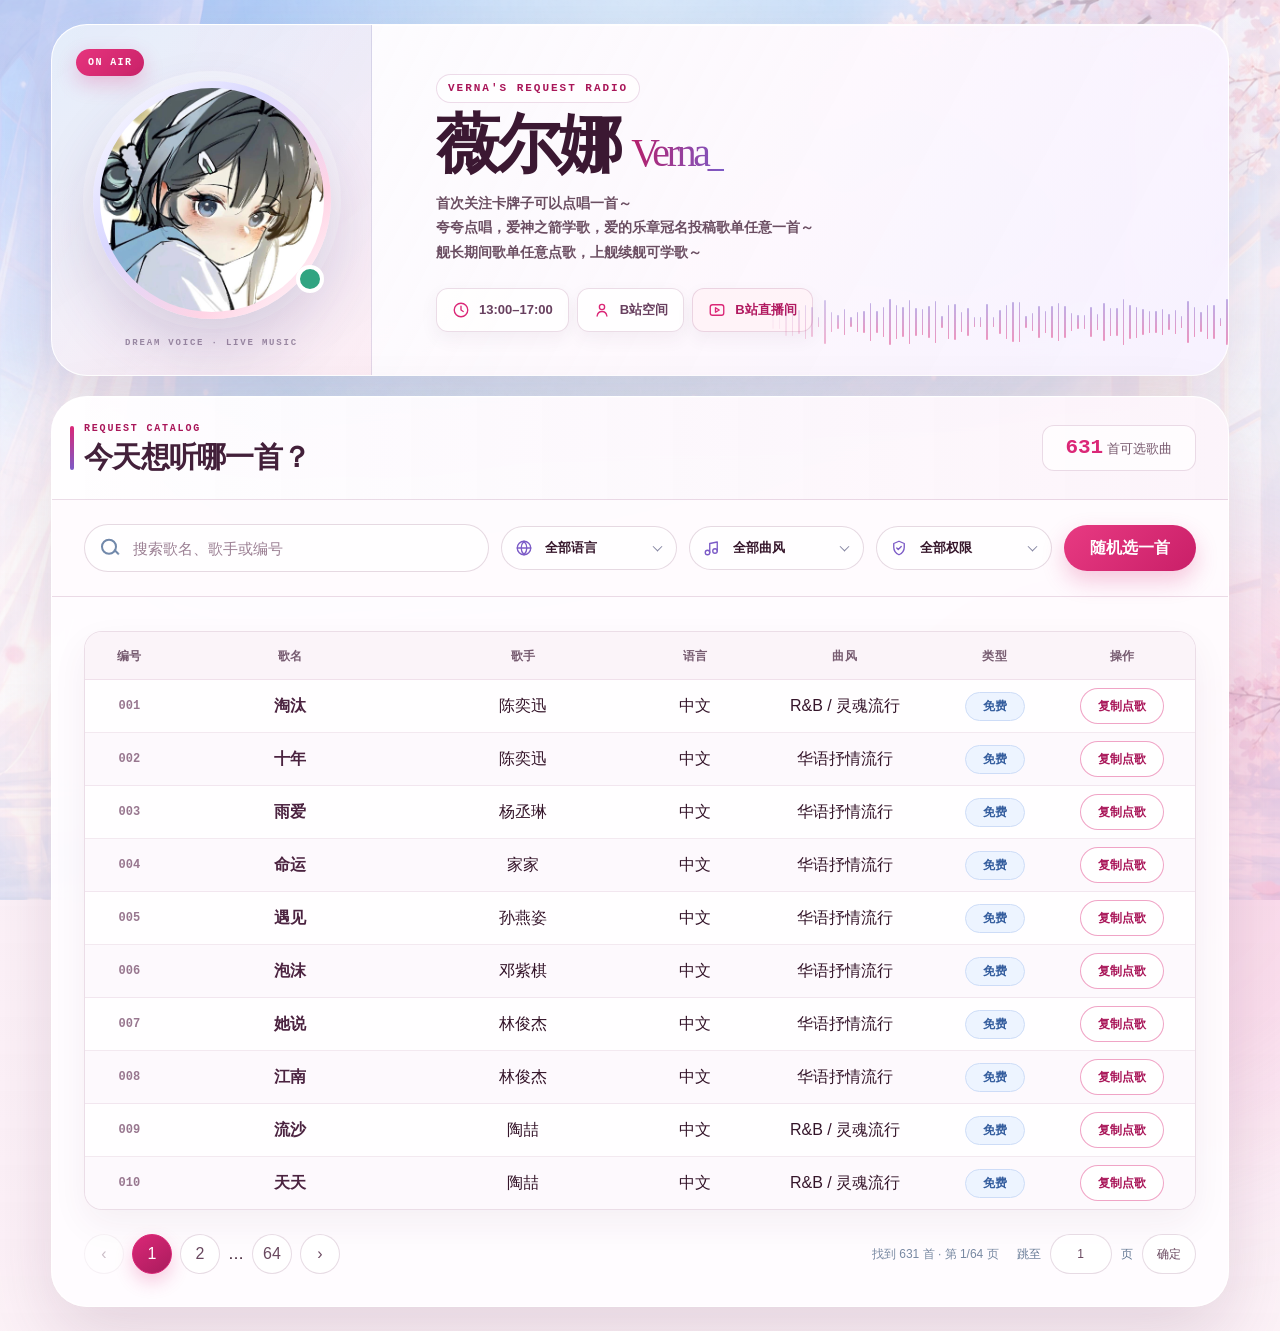
==== commit fd484090: "Add files via upload" ====
--- a/index.html
+++ b/index.html
@@ -85,7 +85,7 @@
       </div>
     </main>
   </div>
-  <script src="songs-data.js?v=20260716-final"></script>
+  <script src="songs-data.js?v=20260730-631"></script>
   <script>
     const PAGE_SIZE=10;let songs=[],filtered=[],page=1;
     const $=s=>document.querySelector(s),esc=s=>String(s??'').replace(/[&<>"']/g,c=>({'&':'&amp;','<':'&lt;','>':'&gt;','"':'&quot;',"'":'&#39;'}[c]));
@@ -101,7 +101,7 @@
     function makeSoundline(){const box=document.querySelector('.soundline');for(let i=0;i<72;i++){const bar=document.createElement('i');bar.style.setProperty('--h',`${8+Math.random()*38}px`);bar.style.setProperty('--d',`${-Math.random()*1.8}s`);bar.style.setProperty('--speed',`${1.2+Math.random()*1.2}s`);box.append(bar)}}
     document.querySelectorAll('.filter-trigger').forEach(trigger=>trigger.onclick=e=>{e.stopPropagation();const box=trigger.closest('.select-box'),opening=!box.classList.contains('open');closeFilters(box);box.classList.toggle('open',opening);trigger.setAttribute('aria-expanded',String(opening))});document.addEventListener('click',()=>closeFilters());document.addEventListener('keydown',e=>{if(e.key==='Escape'){closeFilters();document.activeElement?.blur()}});['#query','#language','#genre','#type'].forEach(id=>$(id).addEventListener(id==='#query'?'input':'change',e=>{if(id!=='#query'){const box=e.target.closest('.select-box');box.classList.remove('changed');requestAnimationFrame(()=>box.classList.add('changed'));setTimeout(()=>box.classList.remove('changed'),430)}apply(true)}));$('#random').onclick=()=>{if(!filtered.length)return showToast('当前条件下没有歌曲');const button=$('#random');button.classList.add('is-picking');button.textContent='正在抽选…';setTimeout(()=>{const picked=filtered[Math.floor(Math.random()*filtered.length)];button.classList.remove('is-picking');button.textContent='随机选一首';const notice=$('#notice');notice.textContent=`随机抽中：${picked.title}${picked.artist?`（${picked.artist}）`:''}`;notice.classList.remove('flash');requestAnimationFrame(()=>notice.classList.add('flash'));copySong(picked)},520)};$('#go').onclick=()=>{page=Number($('#jump').value)||1;render()};$('#jump').onkeydown=e=>{if(e.key==='Enter')$('#go').click()};makeSoundline();
     function loadSongs(items){songs=items;filtered=[...songs];const count=$('#totalCount');count.textContent=songs.length;count.classList.add('bump');setTimeout(()=>count.classList.remove('bump'),500);addOptions('#language',songs.map(s=>s.language));addOptions('#genre',songs.map(s=>s.genre));addOptions('#type',songs.map(s=>s.type));render()}
-    fetch('songs.csv').then(r=>{if(!r.ok)throw Error();return r.text()}).then(text=>loadSongs(parseCSV(text.replace(/^\uFEFF/,'')))).catch(()=>{if(Array.isArray(window.VERNA_SONGS)&&window.VERNA_SONGS.length)loadSongs(window.VERNA_SONGS);else{$('#rows').innerHTML='<tr><td colspan="7" class="empty">歌单载入失败，请确认 songs.csv 与网页位于同一文件夹。</td></tr>';$('#totalCount').textContent='0'}})
+    fetch('songs.csv?v=20260730-631',{cache:'no-store'}).then(r=>{if(!r.ok)throw Error();return r.text()}).then(text=>loadSongs(parseCSV(text.replace(/^\uFEFF/,'')))).catch(()=>{if(Array.isArray(window.VERNA_SONGS)&&window.VERNA_SONGS.length)loadSongs(window.VERNA_SONGS);else{$('#rows').innerHTML='<tr><td colspan="7" class="empty">歌单载入失败，请确认 songs.csv 与网页位于同一文件夹。</td></tr>';$('#totalCount').textContent='0'}})
   </script>
 </body>
 </html>
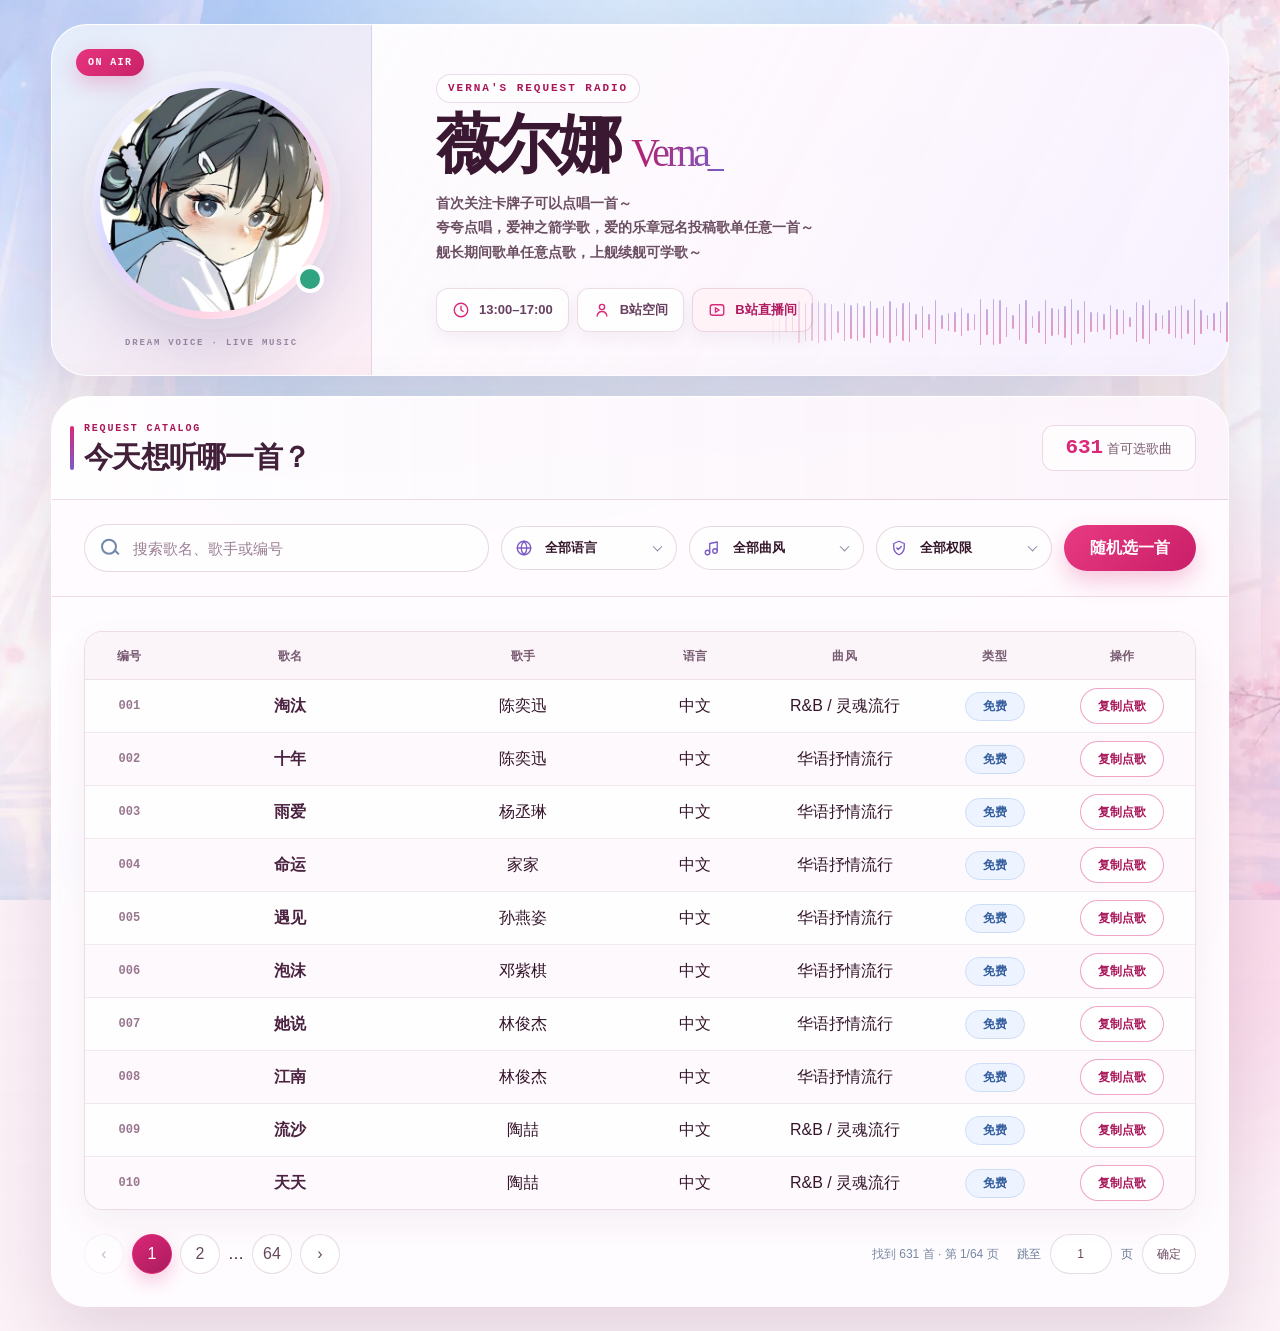
==== commit 162f1335: "Add files via upload" ====
--- a/index.html
+++ b/index.html
@@ -6,13 +6,14 @@
   <meta name="theme-color" content="#e9f2ff">
   <title>薇尔娜 Verna_ · 梦境点歌电台</title>
   <meta name="description" content="薇尔娜 Verna_ 的公开点歌单，支持搜索、筛选、随机选歌和一键复制。">
+  <link rel="preload" as="image" href="background.webp?v=20260730-fast" type="image/webp" fetchpriority="high">
   <style>
     :root{
       --ink:#172a4a;--ink-soft:#5e7191;--blue:#2458a9;--iris:#695bd7;
       --iris-soft:#eeeaff;--coral:#ff6c78;--mint:#49a88c;--line:#dce6f4;
       --paper:rgba(255,255,255,.88);--shadow:0 24px 70px rgba(42,76,128,.17);
     }
-    *{box-sizing:border-box}html{scroll-behavior:smooth}body{margin:0;min-height:100vh;color:var(--ink);font:15px/1.55 "Microsoft YaHei UI","PingFang SC","Noto Sans SC",sans-serif;background:#eaf3ff url("background.png") center top/cover fixed no-repeat}
+    *{box-sizing:border-box}html{scroll-behavior:smooth}body{margin:0;min-height:100vh;color:var(--ink);font:15px/1.55 "Microsoft YaHei UI","PingFang SC","Noto Sans SC",sans-serif;background:#eaf3ff url("background.webp?v=20260730-fast") center top/cover fixed no-repeat}
     button,input,select{font:inherit}button{cursor:pointer}.site{min-height:100vh;padding:28px clamp(14px,4vw,64px) 50px;background:linear-gradient(180deg,rgba(237,246,255,.14),rgba(255,244,249,.2))}
     .hero{max-width:1440px;margin:0 auto 20px;min-height:330px;display:grid;grid-template-columns:330px minmax(0,1fr);position:relative;overflow:hidden;border:1px solid rgba(255,255,255,.78);border-radius:38px;background:linear-gradient(120deg,rgba(255,255,255,.78),rgba(238,246,255,.6) 58%,rgba(255,239,246,.68));box-shadow:var(--shadow);backdrop-filter:blur(18px);animation:heroEnter .72s cubic-bezier(.2,.78,.24,1) both}
     .portrait-stage{position:relative;min-height:330px;display:grid;place-items:center;background:linear-gradient(145deg,rgba(112,164,228,.18),rgba(255,255,255,.08));border-right:1px solid rgba(177,199,226,.46)}.portrait-stage:before{content:"ON AIR";position:absolute;top:26px;left:27px;padding:5px 10px;border-radius:99px;color:#fff;background:var(--coral);font:700 10px/1 ui-monospace,"Cascadia Mono",monospace;letter-spacing:.15em;box-shadow:0 6px 15px rgba(255,108,120,.25)}
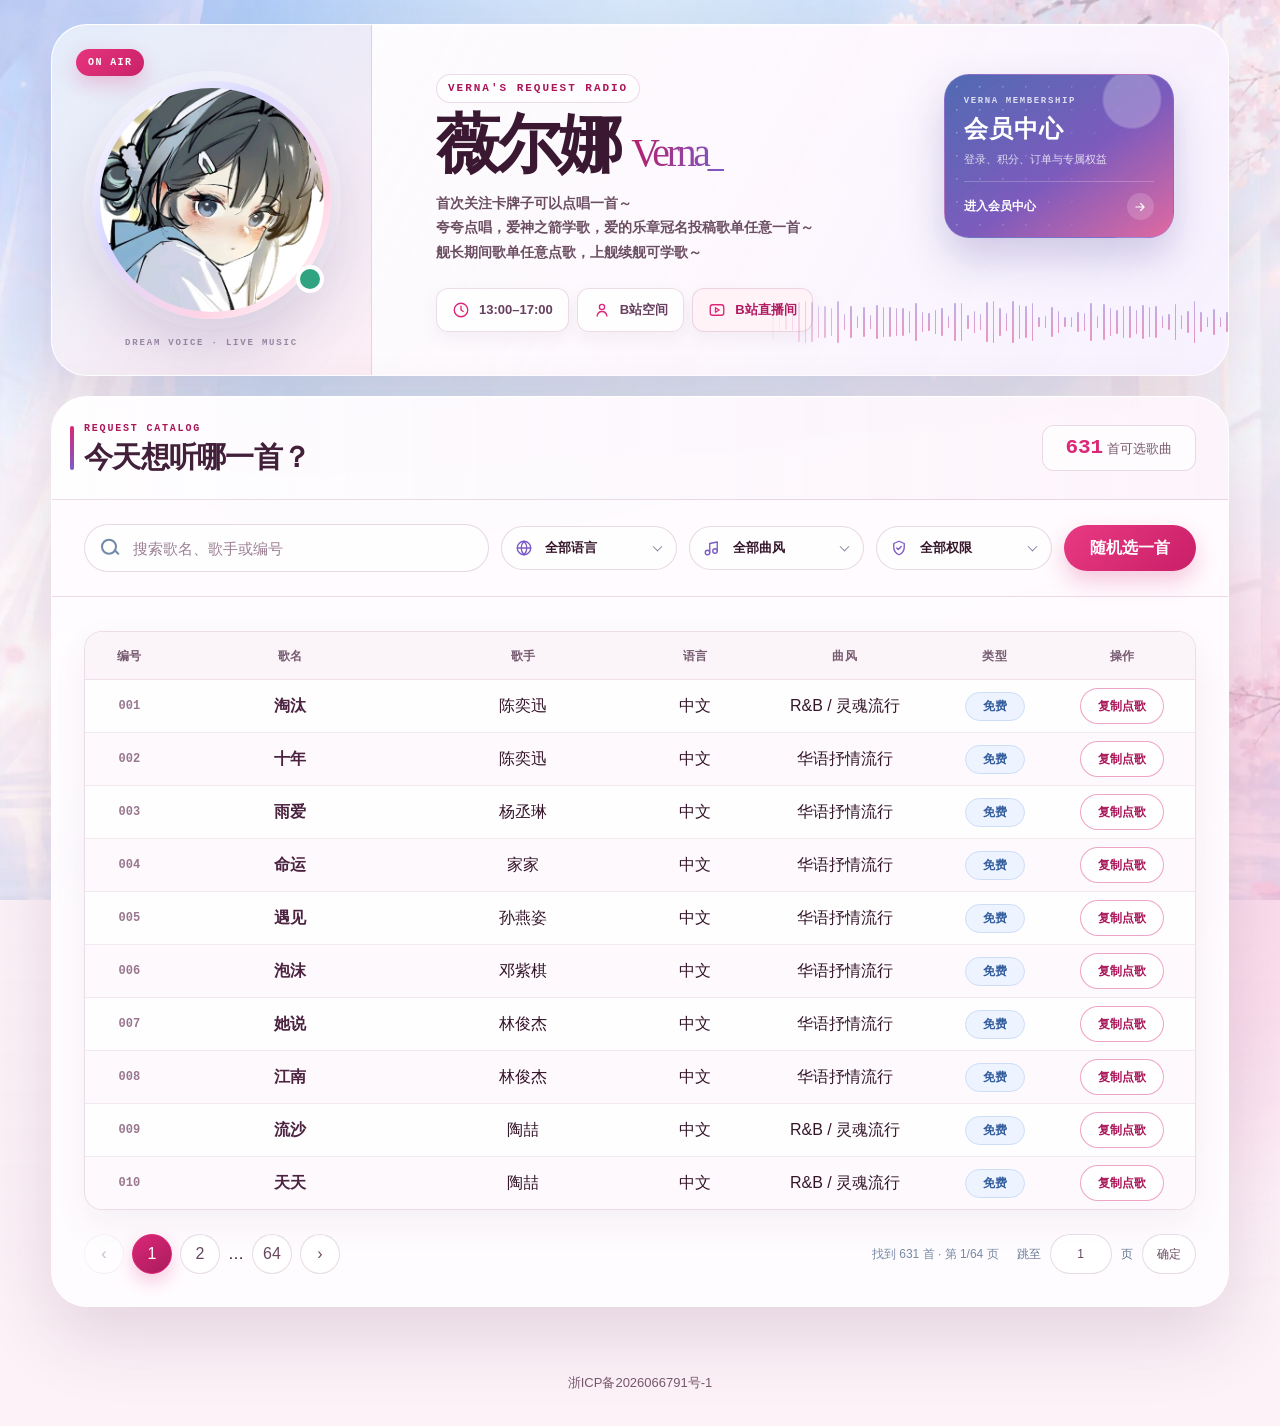
==== commit 183b01ce: "Add files via upload" ====
--- a/index.html
+++ b/index.html
@@ -18,8 +18,9 @@
     .hero{max-width:1440px;margin:0 auto 20px;min-height:330px;display:grid;grid-template-columns:330px minmax(0,1fr);position:relative;overflow:hidden;border:1px solid rgba(255,255,255,.78);border-radius:38px;background:linear-gradient(120deg,rgba(255,255,255,.78),rgba(238,246,255,.6) 58%,rgba(255,239,246,.68));box-shadow:var(--shadow);backdrop-filter:blur(18px);animation:heroEnter .72s cubic-bezier(.2,.78,.24,1) both}
     .portrait-stage{position:relative;min-height:330px;display:grid;place-items:center;background:linear-gradient(145deg,rgba(112,164,228,.18),rgba(255,255,255,.08));border-right:1px solid rgba(177,199,226,.46)}.portrait-stage:before{content:"ON AIR";position:absolute;top:26px;left:27px;padding:5px 10px;border-radius:99px;color:#fff;background:var(--coral);font:700 10px/1 ui-monospace,"Cascadia Mono",monospace;letter-spacing:.15em;box-shadow:0 6px 15px rgba(255,108,120,.25)}
     .avatar-ring{width:232px;height:232px;padding:9px;border-radius:50%;position:relative;background:conic-gradient(from 30deg,#fff,#bcd9ff,#fff0f5,#fff);box-shadow:0 20px 45px rgba(42,83,145,.2);animation:portraitEnter .8s .12s cubic-bezier(.17,.84,.28,1.15) both;transition:transform .35s ease,box-shadow .35s ease}.avatar-ring:hover{transform:translateY(-5px) rotate(-1.5deg) scale(1.018);box-shadow:0 28px 55px rgba(42,83,145,.25)}.avatar-ring img{width:100%;height:100%;display:block;object-fit:cover;border-radius:50%}.avatar-ring:after{content:"";position:absolute;right:7px;bottom:26px;width:22px;height:22px;border:5px solid #fff;border-radius:50%;background:#64c6a5;animation:onlinePulse 2.2s ease-out infinite}
-    .hero-copy{padding:42px 55px 36px;position:relative;display:flex;flex-direction:column;justify-content:center}.hero-copy>*:not(.soundline){animation:copyEnter .6s cubic-bezier(.2,.74,.25,1) both}.hero-copy>.eyebrow{animation-delay:.14s}.hero-copy>h1{animation-delay:.2s}.hero-copy>.intro{animation-delay:.28s}.hero-copy>.meta{animation-delay:.36s}.eyebrow{margin:0 0 5px;color:var(--iris);font:700 11px/1.4 ui-monospace,"Cascadia Mono",monospace;letter-spacing:.2em;text-transform:uppercase}.hero h1{margin:0;color:var(--blue);font:700 clamp(44px,5vw,76px)/1.06 "Songti SC","STSong","SimSun",serif;letter-spacing:.02em}.hero h1 span{font-size:.62em;font-weight:500}.intro{margin:18px 0 20px;max-width:820px;color:#35577f;font-size:16px;font-weight:600;line-height:1.9}
+    .hero-copy{padding:42px 330px 36px 55px;position:relative;display:flex;flex-direction:column;justify-content:center}.hero-copy>*:not(.soundline){animation:copyEnter .6s cubic-bezier(.2,.74,.25,1) both}.hero-copy>.eyebrow{animation-delay:.14s}.hero-copy>h1{animation-delay:.2s}.hero-copy>.intro{animation-delay:.28s}.hero-copy>.meta{animation-delay:.36s}.eyebrow{margin:0 0 5px;color:var(--iris);font:700 11px/1.4 ui-monospace,"Cascadia Mono",monospace;letter-spacing:.2em;text-transform:uppercase}.hero h1{margin:0;color:var(--blue);font:700 clamp(44px,5vw,76px)/1.06 "Songti SC","STSong","SimSun",serif;letter-spacing:.02em}.hero h1 span{font-size:.62em;font-weight:500}.intro{margin:18px 0 20px;max-width:820px;color:#35577f;font-size:16px;font-weight:600;line-height:1.9}
     .meta{display:flex;gap:10px;flex-wrap:wrap}.meta-item{min-height:42px;display:inline-flex;align-items:center;gap:9px;padding:0 15px;border:1px solid rgba(168,190,220,.65);border-radius:14px;color:#315d91;text-decoration:none;background:rgba(255,255,255,.76);font-size:13px;font-weight:700;transition:transform .22s ease,border-color .22s ease,box-shadow .22s ease,background .22s ease}.meta-item:hover{transform:translateY(-3px);border-color:#9bbce7;background:#fff;box-shadow:0 11px 22px rgba(62,103,159,.14)}.meta-item:active{transform:translateY(0) scale(.97)}.meta-item.live{color:#dc5276}.line-icon{width:18px;height:18px;display:grid;place-items:center;flex:0 0 18px;color:#477cc2}.meta-item.live .line-icon{color:#df5578}.line-icon svg,.filter-icon svg{display:block;width:100%;height:100%;fill:none;stroke:currentColor;stroke-width:1.8;stroke-linecap:round;stroke-linejoin:round}
+    .member-entry{position:absolute;z-index:3;right:54px;top:49px;width:230px;min-height:151px;padding:20px 19px 17px;border:1px solid rgba(150,137,222,.4);border-radius:25px;color:#fff;text-decoration:none;background:radial-gradient(circle at 82% 15%,rgba(255,255,255,.25) 0 12%,transparent 13%),linear-gradient(145deg,rgba(67,95,173,.93),rgba(113,78,183,.92) 55%,rgba(222,87,148,.88));box-shadow:0 20px 42px rgba(80,69,154,.25);overflow:hidden;isolation:isolate;transition:transform .28s cubic-bezier(.2,.8,.25,1),box-shadow .28s ease}.member-entry:before{content:"";position:absolute;inset:0;z-index:-1;opacity:.35;background-image:radial-gradient(rgba(255,255,255,.9) 1px,transparent 1px);background-size:23px 23px;mask-image:linear-gradient(110deg,#000,transparent 80%)}.member-entry:hover{transform:translateY(-5px) rotate(-.4deg);box-shadow:0 28px 55px rgba(80,69,154,.34)}.member-entry:active{transform:translateY(-1px) scale(.975)}.member-entry:focus-visible{outline:3px solid #fff;outline-offset:4px;box-shadow:0 0 0 7px rgba(105,91,215,.32),0 28px 55px rgba(80,69,154,.3)}.member-entry small{display:block;font:700 9px/1.4 ui-monospace,"Cascadia Mono",monospace;letter-spacing:.18em;text-transform:uppercase;opacity:.78}.member-entry strong{display:block;margin-top:8px;font:700 24px/1.15 "Songti SC","STSong","SimSun",serif;letter-spacing:.04em}.member-entry-copy{display:block;margin-top:8px;color:rgba(255,255,255,.78);font-size:11px}.member-entry-action{display:flex;align-items:center;justify-content:space-between;margin-top:13px;padding-top:11px;border-top:1px solid rgba(255,255,255,.22);font-size:12px;font-weight:800}.member-entry-arrow{width:27px;height:27px;display:grid;place-items:center;border-radius:50%;background:rgba(255,255,255,.16);transition:transform .25s ease,background .25s ease}.member-entry:hover .member-entry-arrow{transform:translateX(4px);background:rgba(255,255,255,.28)}.member-entry-arrow svg{width:14px;height:14px;fill:none;stroke:currentColor;stroke-width:2;stroke-linecap:round;stroke-linejoin:round}
     .soundline{position:absolute;right:0;bottom:26px;width:min(54%,700px);height:54px;display:flex;align-items:center;gap:5px;opacity:.48;pointer-events:none;clip-path:inset(0 100% 0 0 round 12px);mask-image:linear-gradient(90deg,transparent,#000 18%,#000);animation:soundReveal 1.35s .62s cubic-bezier(.18,.75,.22,1) forwards;will-change:clip-path}.soundline i{width:3px;height:var(--h);border-radius:9px;background:linear-gradient(#786bdf,#ff8294);animation:pulse 1.8s ease-in-out infinite alternate;animation-delay:var(--d)}@keyframes pulse{to{height:calc(var(--h)*.38);opacity:.35}}@keyframes soundReveal{0%{clip-path:inset(0 100% 0 0 round 12px)}100%{clip-path:inset(0 0 0 0 round 12px)}}
     .catalog{max-width:1440px;margin:auto;border:1px solid rgba(255,255,255,.88);border-radius:34px;background:var(--paper);box-shadow:var(--shadow);backdrop-filter:blur(20px);overflow:hidden;animation:catalogEnter .72s .18s cubic-bezier(.2,.78,.24,1) both}.catalog-head{display:flex;align-items:end;justify-content:space-between;gap:20px;padding:27px 34px 21px;border-bottom:1px solid var(--line)}.catalog-title small{display:block;margin-bottom:2px;color:var(--iris);font:700 10px/1.5 ui-monospace,"Cascadia Mono",monospace;letter-spacing:.18em}.catalog-title h2{margin:0;font:700 25px/1.2 "Songti SC","STSong","SimSun",serif}.song-count{color:var(--ink-soft);font-size:13px}.song-count strong{display:inline-block;color:var(--coral);font:800 21px/1 ui-monospace,"Cascadia Mono",monospace;transition:transform .25s ease}.song-count strong.bump{animation:countBump .42s ease}
     .controls{position:relative;z-index:5;padding:20px 34px;display:grid;grid-template-columns:minmax(250px,1.5fr) repeat(3,minmax(145px,.65fr)) auto;gap:12px;align-items:center;border-bottom:1px solid var(--line)}.search{position:relative}.search:before{content:"";position:absolute;left:17px;top:50%;width:12px;height:12px;border:2px solid #7188aa;border-radius:50%;transform:translateY(-58%)}.search:after{content:"";position:absolute;left:29px;top:27px;width:7px;height:2px;border-radius:2px;background:#7188aa;transform:rotate(45deg)}.search input{width:100%;height:46px;padding:0 16px 0 48px;border:1px solid #d5e1f0;border-radius:999px;color:var(--ink);background:rgba(255,255,255,.94);outline:none}.search input:focus{border-color:#8c81df;box-shadow:0 0 0 4px rgba(105,91,215,.09)}
@@ -28,8 +29,8 @@
     .notice{min-height:26px;padding:6px 34px 0;color:#337b66;font-weight:700}.notice.flash{animation:noticeIn .38s ease}.table-shell{margin:0 34px;border:1px solid var(--line);border-radius:19px;overflow:hidden;background:rgba(255,255,255,.8)}table{width:100%;border-collapse:separate;border-spacing:0;table-layout:fixed}th,td{height:51px;padding:8px 12px;border-bottom:1px solid #e8eef6;text-align:center;white-space:nowrap;overflow:hidden;text-overflow:ellipsis}th{height:46px;color:#6b7892;background:#f6f9fd;font-size:12px;letter-spacing:.06em}tbody.reveal tr{animation:rowEnter .34s cubic-bezier(.2,.72,.28,1) both;animation-delay:calc(var(--i)*34ms)}tbody tr{transition:transform .18s ease}tbody td{transition:background .18s ease,border-color .18s ease,box-shadow .18s ease}tbody tr:hover{position:relative;z-index:1;transform:translateX(2px)}tbody tr:hover td{border-bottom-color:transparent;background:#f1efff}tbody tr:hover td:first-child{border-radius:999px 0 0 999px;box-shadow:inset 3px 0 0 var(--iris)}tbody tr:hover td:last-child{border-radius:0 999px 999px 0}tbody tr:last-child td{border-bottom:0}th:nth-child(1){width:8%}th:nth-child(2){width:21%}th:nth-child(3){width:21%}th:nth-child(4){width:10%}th:nth-child(5){width:17%}th:nth-child(6){width:10%}th:nth-child(7){width:13%}.number{color:#8b92aa;font:700 12px ui-monospace,"Cascadia Mono",monospace}.title{color:#203d68;font-weight:800}.muted{color:#7a8ba4}.tag{display:inline-flex;align-items:center;justify-content:center;min-width:56px;padding:4px 10px;border-radius:99px;font-size:12px;font-weight:800;transition:transform .18s ease}tr:hover .tag{transform:scale(1.06)}.free{color:#2874c6;background:#eaf4ff}.sc{color:#df5274;background:#fff0f4}.ship{color:#d47a32;background:#fff2e6}.copy{height:32px;min-width:76px;padding:0 14px;border:1px solid #ff8d96;border-radius:999px;color:#ef5968;background:#fff;font-size:12px;font-weight:800;transition:color .18s ease,background .18s ease,transform .18s ease,box-shadow .18s ease}.copy:hover{color:#fff;background:var(--coral);transform:translateY(-2px);box-shadow:0 7px 13px rgba(255,108,120,.2)}.copy:active{transform:scale(.94)}.copy.copied{border-color:#66bea2;color:#fff;background:#58ae93;animation:copySuccess .42s ease}.empty{height:150px;color:var(--ink-soft)}
     .pager{display:flex;align-items:center;justify-content:space-between;gap:18px;padding:18px 34px 26px}.pages{display:flex;align-items:center;gap:8px}.page-btn,.jump button{height:38px;min-width:38px;border:1px solid #dce5f1;border-radius:999px;color:#455e82;background:#fff;transition:transform .18s ease,border-color .18s ease,color .18s ease,background .18s ease,box-shadow .18s ease}.page-btn:not(:disabled):hover,.jump button:hover{transform:translateY(-2px);border-color:#aaa2df;color:var(--iris);box-shadow:0 7px 15px rgba(81,72,152,.1)}.page-btn:active,.jump button:active{transform:scale(.94)}.page-btn.active{border-color:var(--iris);color:#fff;background:var(--iris);animation:pageSelect .28s ease}.page-btn:disabled{opacity:.35}.page-meta{margin-left:auto;color:#7888a2;font-size:12px}.jump{display:flex;align-items:center;gap:9px;color:#667995;font-size:12px}.jump input{width:62px;height:38px;border:1px solid #dce5f1;border-radius:999px;text-align:center;color:var(--ink);background:#fff;transition:border-color .18s ease,box-shadow .18s ease}.jump input:focus{outline:0;border-color:#9b90dc;box-shadow:0 0 0 4px rgba(105,91,215,.09)}.jump button{padding:0 14px}.toast{position:fixed;left:50%;bottom:26px;z-index:10;max-width:min(90vw,680px);padding:11px 20px;border-radius:99px;color:#fff;background:rgba(26,49,83,.94);box-shadow:0 12px 30px rgba(20,40,70,.25);opacity:0;transform:translate(-50%,22px) scale(.96);pointer-events:none;transition:opacity .22s ease,transform .28s cubic-bezier(.2,.8,.3,1.2)}.toast.show{opacity:1;transform:translate(-50%,0) scale(1)}
     @keyframes heroEnter{from{opacity:0;transform:translateY(-16px) scale(.985)}to{opacity:1;transform:none}}@keyframes catalogEnter{from{opacity:0;transform:translateY(24px) scale(.99)}to{opacity:1;transform:none}}@keyframes portraitEnter{from{opacity:0;transform:scale(.82) rotate(-5deg)}to{opacity:1;transform:none}}@keyframes copyEnter{from{opacity:0;transform:translateY(13px)}to{opacity:1;transform:none}}@keyframes onlinePulse{0%,55%{box-shadow:0 0 0 0 rgba(100,198,165,.48)}100%{box-shadow:0 0 0 13px rgba(100,198,165,0)}}@keyframes filterPop{50%{transform:translateY(-50%) scale(1.18)}}@keyframes shuffleButton{0%,100%{transform:none}25%{transform:translateX(-3px) rotate(-1deg)}55%{transform:translateX(3px) rotate(1deg)}75%{transform:translateX(-2px)}}@keyframes rowEnter{from{opacity:0;transform:translateY(9px)}to{opacity:1;transform:none}}@keyframes copySuccess{50%{transform:scale(1.08)}}@keyframes pageSelect{50%{transform:scale(1.1)}}@keyframes noticeIn{from{opacity:0;transform:translateY(-5px)}to{opacity:1;transform:none}}@keyframes countBump{50%{transform:scale(1.18);color:#ff5265}}
-    @media(max-width:1050px){.hero{grid-template-columns:245px 1fr}.portrait-stage{min-height:300px}.avatar-ring{width:185px;height:185px}.hero-copy{padding:34px}.soundline{display:none}.controls{grid-template-columns:1fr repeat(3,150px);}.random{grid-column:4}.table-shell{overflow-x:auto}table{min-width:900px}}
-    @media(max-width:720px){.site{padding:10px}.hero{grid-template-columns:100px 1fr;min-height:0;border-radius:25px}.portrait-stage{min-height:154px}.portrait-stage:before{display:none}.avatar-ring{width:82px;height:82px;padding:4px}.hero-copy{padding:18px 14px}.eyebrow{font-size:8px}.hero h1{font-size:29px}.intro{grid-column:1/-1;margin:10px 0;font-size:11px;line-height:1.6}.meta{grid-column:1/-1}.meta-item{min-height:36px;padding-right:9px;font-size:10px}.line-icon{width:15px;height:15px;flex-basis:15px}.catalog{border-radius:25px}.catalog-head{padding:20px 16px 15px}.controls{padding:14px 12px;grid-template-columns:1fr 1fr;gap:8px}.search{grid-column:1/-1}.select-box:last-of-type{grid-column:auto}.random{grid-column:auto;height:42px}.notice{padding-left:16px}.table-shell{margin:0 10px}.pager{padding:15px 12px 22px;align-items:flex-start;flex-direction:column}.page-meta{display:none}.jump{align-self:flex-end}th:nth-child(1),td:nth-child(1),th:nth-child(3),td:nth-child(3),th:nth-child(4),td:nth-child(4),th:nth-child(5),td:nth-child(5){display:none}table{min-width:0}th:nth-child(2){width:48%}th:nth-child(6){width:20%}th:nth-child(7){width:32%}}
+    @media(max-width:1050px){.hero{grid-template-columns:245px 1fr}.portrait-stage{min-height:300px}.avatar-ring{width:185px;height:185px}.hero-copy{padding:34px 205px 34px 34px}.member-entry{right:28px;top:55px;width:155px;min-height:137px;padding:17px 14px}.member-entry strong{font-size:20px}.member-entry-copy{display:none}.soundline{display:none}.controls{grid-template-columns:1fr repeat(3,150px);}.random{grid-column:4}.table-shell{overflow-x:auto}table{min-width:900px}}
+    @media(max-width:720px){.site{padding:10px}.hero{grid-template-columns:100px 1fr;min-height:0;border-radius:25px}.portrait-stage{min-height:154px}.portrait-stage:before{display:none}.avatar-ring{width:82px;height:82px;padding:4px}.hero-copy{padding:18px 14px}.eyebrow{font-size:8px}.hero h1{font-size:29px}.intro{grid-column:1/-1;margin:10px 0;font-size:11px;line-height:1.6}.meta{grid-column:1/-1}.meta-item{min-height:36px;padding-right:9px;font-size:10px}.line-icon{width:15px;height:15px;flex-basis:15px}.member-entry{position:relative;inset:auto;width:100%;min-height:58px;margin-top:12px;padding:10px 13px 10px 15px;border-radius:18px;display:grid;grid-template-columns:1fr auto;align-items:center}.member-entry small,.member-entry-copy{display:none}.member-entry strong{margin:0;font:700 17px/1.2 "Microsoft YaHei UI","PingFang SC",sans-serif}.member-entry-action{min-width:116px;margin:0;padding:0 0 0 14px;border:0;border-left:1px solid rgba(255,255,255,.22)}.catalog{border-radius:25px}.catalog-head{padding:20px 16px 15px}.controls{padding:14px 12px;grid-template-columns:1fr 1fr;gap:8px}.search{grid-column:1/-1}.select-box:last-of-type{grid-column:auto}.random{grid-column:auto;height:42px}.notice{padding-left:16px}.table-shell{margin:0 10px}.pager{padding:15px 12px 22px;align-items:flex-start;flex-direction:column}.page-meta{display:none}.jump{align-self:flex-end}th:nth-child(1),td:nth-child(1),th:nth-child(3),td:nth-child(3),th:nth-child(4),td:nth-child(4),th:nth-child(5),td:nth-child(5){display:none}table{min-width:0}th:nth-child(2){width:48%}th:nth-child(6){width:20%}th:nth-child(7){width:32%}}
   </style>
   <link rel="stylesheet" href="refined.css?v=20260718-mobile-card-order">
 </head>
@@ -46,6 +47,12 @@
           <a class="meta-item" href="https://space.bilibili.com/3706927714404361/dynamic" target="_blank" rel="noopener"><span class="line-icon" aria-hidden="true"><svg viewBox="0 0 24 24"><circle cx="12" cy="8" r="3.5"></circle><path d="M5.5 20c.7-4 3-6 6.5-6s5.8 2 6.5 6"></path></svg></span>B站空间</a>
           <a class="meta-item live" href="https://live.bilibili.com/1786336508/" target="_blank" rel="noopener"><span class="line-icon" aria-hidden="true"><svg viewBox="0 0 24 24"><rect x="3" y="5" width="18" height="14" rx="3"></rect><path d="m10 9 5 3-5 3z"></path></svg></span>B站直播间</a>
         </nav>
+<a class="member-entry" href="http://localhost:52341/member-center-refined-v53.html" target="_blank" rel="noopener" aria-label="进入薇尔娜会员中心">
+          <small>Verna membership</small>
+          <strong>会员中心</strong>
+          <span class="member-entry-copy">登录、积分、订单与专属权益</span>
+          <span class="member-entry-action">进入会员中心<span class="member-entry-arrow" aria-hidden="true"><svg viewBox="0 0 24 24"><path d="M5 12h14M13 6l6 6-6 6"></path></svg></span></span>
+        </a>
         <div class="soundline" aria-hidden="true"></div>
       </div>
     </header>
@@ -86,6 +93,9 @@
       </div>
     </main>
   </div>
+  <footer class="site-footer" aria-label="网站备案信息">
+    <a href="https://beian.miit.gov.cn/" target="_blank" rel="noopener noreferrer">浙ICP备2026066791号-1</a>
+  </footer>
   <script src="songs-data.js?v=20260730-631"></script>
   <script>
     const PAGE_SIZE=10;let songs=[],filtered=[],page=1;
--- a/refined.css
+++ b/refined.css
@@ -1212,3 +1212,36 @@
   display: none !important;
   content: none !important;
 }
+
+.site-footer {
+  position: relative;
+  z-index: 1;
+  width: min(calc(100% - 32px), 1180px);
+  margin: 28px auto 18px;
+  padding: 14px 16px;
+  color: var(--ink-soft);
+  font-size: 13px;
+  line-height: 1.6;
+  text-align: center;
+}
+
+.site-footer a {
+  color: inherit;
+  text-decoration: none;
+  text-underline-offset: 3px;
+}
+
+.site-footer a:hover,
+.site-footer a:focus-visible {
+  color: var(--iris);
+  text-decoration: underline;
+}
+
+@media (max-width: 720px) {
+  .site-footer {
+    width: calc(100% - 20px);
+    margin-top: 20px;
+    padding: 12px 10px 18px;
+    font-size: 12px;
+  }
+}
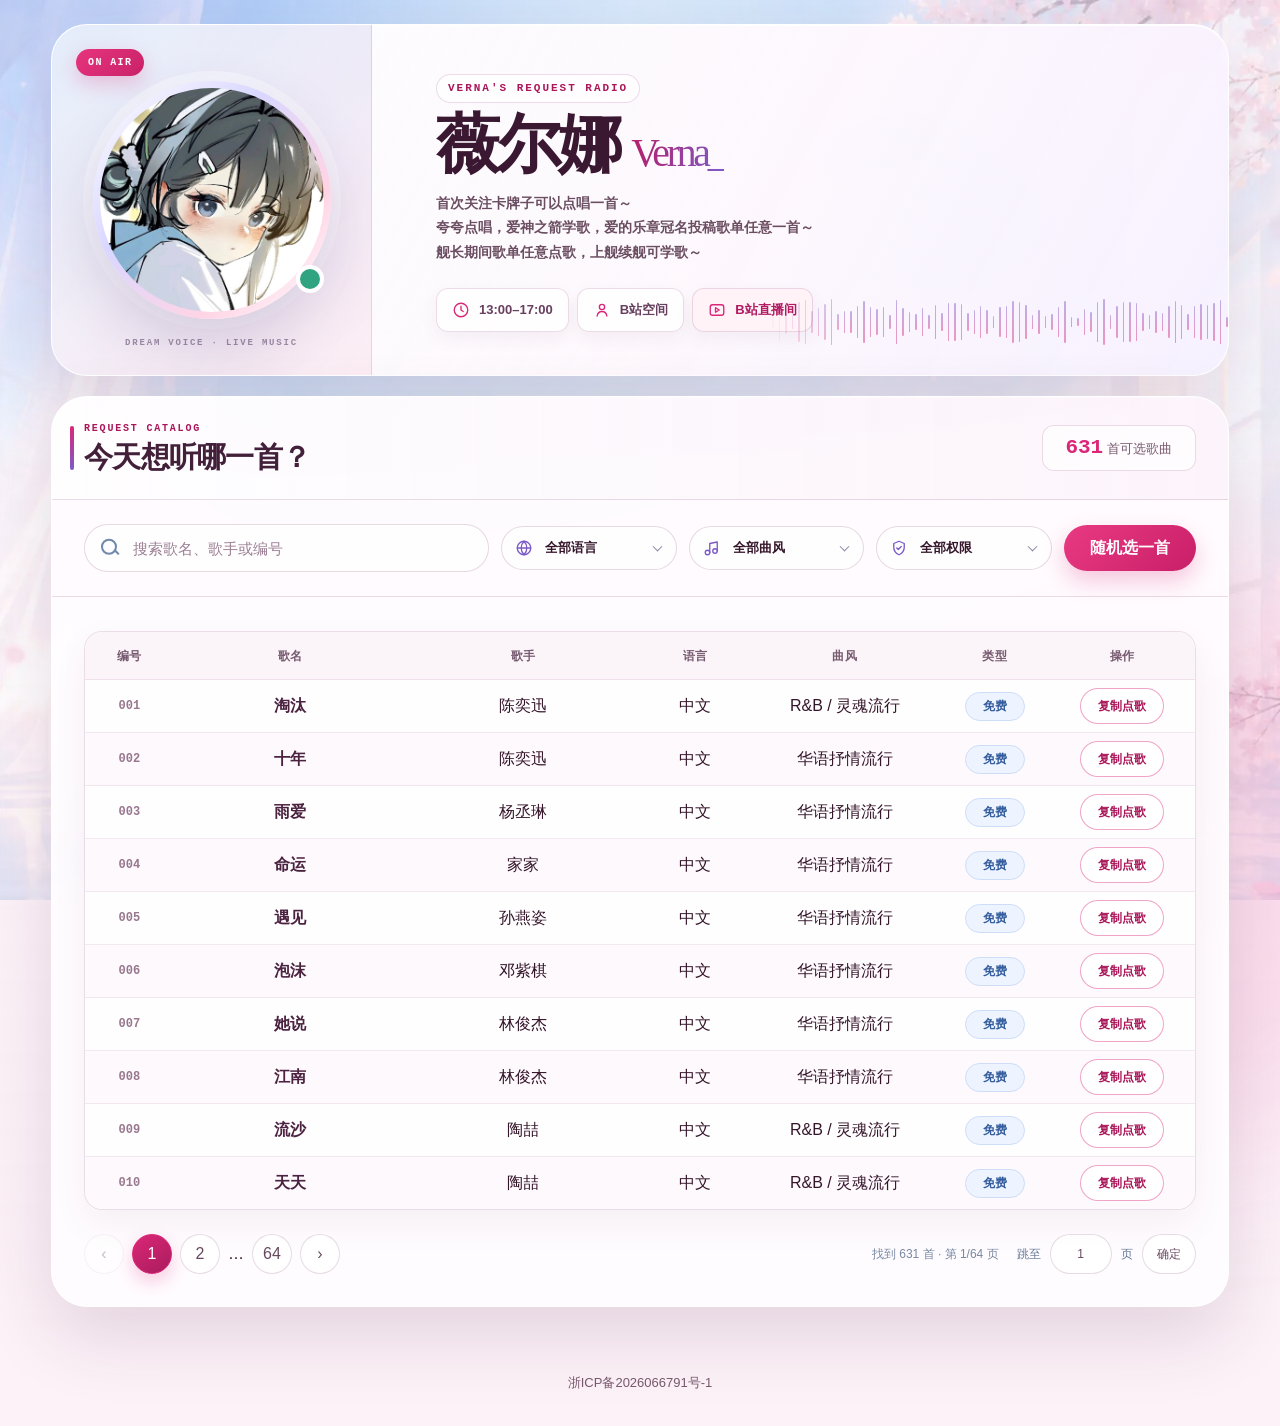
==== commit 72b747f7: "Add files via upload" ====
--- a/index.html
+++ b/index.html
@@ -18,9 +18,8 @@
     .hero{max-width:1440px;margin:0 auto 20px;min-height:330px;display:grid;grid-template-columns:330px minmax(0,1fr);position:relative;overflow:hidden;border:1px solid rgba(255,255,255,.78);border-radius:38px;background:linear-gradient(120deg,rgba(255,255,255,.78),rgba(238,246,255,.6) 58%,rgba(255,239,246,.68));box-shadow:var(--shadow);backdrop-filter:blur(18px);animation:heroEnter .72s cubic-bezier(.2,.78,.24,1) both}
     .portrait-stage{position:relative;min-height:330px;display:grid;place-items:center;background:linear-gradient(145deg,rgba(112,164,228,.18),rgba(255,255,255,.08));border-right:1px solid rgba(177,199,226,.46)}.portrait-stage:before{content:"ON AIR";position:absolute;top:26px;left:27px;padding:5px 10px;border-radius:99px;color:#fff;background:var(--coral);font:700 10px/1 ui-monospace,"Cascadia Mono",monospace;letter-spacing:.15em;box-shadow:0 6px 15px rgba(255,108,120,.25)}
     .avatar-ring{width:232px;height:232px;padding:9px;border-radius:50%;position:relative;background:conic-gradient(from 30deg,#fff,#bcd9ff,#fff0f5,#fff);box-shadow:0 20px 45px rgba(42,83,145,.2);animation:portraitEnter .8s .12s cubic-bezier(.17,.84,.28,1.15) both;transition:transform .35s ease,box-shadow .35s ease}.avatar-ring:hover{transform:translateY(-5px) rotate(-1.5deg) scale(1.018);box-shadow:0 28px 55px rgba(42,83,145,.25)}.avatar-ring img{width:100%;height:100%;display:block;object-fit:cover;border-radius:50%}.avatar-ring:after{content:"";position:absolute;right:7px;bottom:26px;width:22px;height:22px;border:5px solid #fff;border-radius:50%;background:#64c6a5;animation:onlinePulse 2.2s ease-out infinite}
-    .hero-copy{padding:42px 330px 36px 55px;position:relative;display:flex;flex-direction:column;justify-content:center}.hero-copy>*:not(.soundline){animation:copyEnter .6s cubic-bezier(.2,.74,.25,1) both}.hero-copy>.eyebrow{animation-delay:.14s}.hero-copy>h1{animation-delay:.2s}.hero-copy>.intro{animation-delay:.28s}.hero-copy>.meta{animation-delay:.36s}.eyebrow{margin:0 0 5px;color:var(--iris);font:700 11px/1.4 ui-monospace,"Cascadia Mono",monospace;letter-spacing:.2em;text-transform:uppercase}.hero h1{margin:0;color:var(--blue);font:700 clamp(44px,5vw,76px)/1.06 "Songti SC","STSong","SimSun",serif;letter-spacing:.02em}.hero h1 span{font-size:.62em;font-weight:500}.intro{margin:18px 0 20px;max-width:820px;color:#35577f;font-size:16px;font-weight:600;line-height:1.9}
+    .hero-copy{padding:42px 55px 36px;position:relative;display:flex;flex-direction:column;justify-content:center}.hero-copy>*:not(.soundline){animation:copyEnter .6s cubic-bezier(.2,.74,.25,1) both}.hero-copy>.eyebrow{animation-delay:.14s}.hero-copy>h1{animation-delay:.2s}.hero-copy>.intro{animation-delay:.28s}.hero-copy>.meta{animation-delay:.36s}.eyebrow{margin:0 0 5px;color:var(--iris);font:700 11px/1.4 ui-monospace,"Cascadia Mono",monospace;letter-spacing:.2em;text-transform:uppercase}.hero h1{margin:0;color:var(--blue);font:700 clamp(44px,5vw,76px)/1.06 "Songti SC","STSong","SimSun",serif;letter-spacing:.02em}.hero h1 span{font-size:.62em;font-weight:500}.intro{margin:18px 0 20px;max-width:820px;color:#35577f;font-size:16px;font-weight:600;line-height:1.9}
     .meta{display:flex;gap:10px;flex-wrap:wrap}.meta-item{min-height:42px;display:inline-flex;align-items:center;gap:9px;padding:0 15px;border:1px solid rgba(168,190,220,.65);border-radius:14px;color:#315d91;text-decoration:none;background:rgba(255,255,255,.76);font-size:13px;font-weight:700;transition:transform .22s ease,border-color .22s ease,box-shadow .22s ease,background .22s ease}.meta-item:hover{transform:translateY(-3px);border-color:#9bbce7;background:#fff;box-shadow:0 11px 22px rgba(62,103,159,.14)}.meta-item:active{transform:translateY(0) scale(.97)}.meta-item.live{color:#dc5276}.line-icon{width:18px;height:18px;display:grid;place-items:center;flex:0 0 18px;color:#477cc2}.meta-item.live .line-icon{color:#df5578}.line-icon svg,.filter-icon svg{display:block;width:100%;height:100%;fill:none;stroke:currentColor;stroke-width:1.8;stroke-linecap:round;stroke-linejoin:round}
-    .member-entry{position:absolute;z-index:3;right:54px;top:49px;width:230px;min-height:151px;padding:20px 19px 17px;border:1px solid rgba(150,137,222,.4);border-radius:25px;color:#fff;text-decoration:none;background:radial-gradient(circle at 82% 15%,rgba(255,255,255,.25) 0 12%,transparent 13%),linear-gradient(145deg,rgba(67,95,173,.93),rgba(113,78,183,.92) 55%,rgba(222,87,148,.88));box-shadow:0 20px 42px rgba(80,69,154,.25);overflow:hidden;isolation:isolate;transition:transform .28s cubic-bezier(.2,.8,.25,1),box-shadow .28s ease}.member-entry:before{content:"";position:absolute;inset:0;z-index:-1;opacity:.35;background-image:radial-gradient(rgba(255,255,255,.9) 1px,transparent 1px);background-size:23px 23px;mask-image:linear-gradient(110deg,#000,transparent 80%)}.member-entry:hover{transform:translateY(-5px) rotate(-.4deg);box-shadow:0 28px 55px rgba(80,69,154,.34)}.member-entry:active{transform:translateY(-1px) scale(.975)}.member-entry:focus-visible{outline:3px solid #fff;outline-offset:4px;box-shadow:0 0 0 7px rgba(105,91,215,.32),0 28px 55px rgba(80,69,154,.3)}.member-entry small{display:block;font:700 9px/1.4 ui-monospace,"Cascadia Mono",monospace;letter-spacing:.18em;text-transform:uppercase;opacity:.78}.member-entry strong{display:block;margin-top:8px;font:700 24px/1.15 "Songti SC","STSong","SimSun",serif;letter-spacing:.04em}.member-entry-copy{display:block;margin-top:8px;color:rgba(255,255,255,.78);font-size:11px}.member-entry-action{display:flex;align-items:center;justify-content:space-between;margin-top:13px;padding-top:11px;border-top:1px solid rgba(255,255,255,.22);font-size:12px;font-weight:800}.member-entry-arrow{width:27px;height:27px;display:grid;place-items:center;border-radius:50%;background:rgba(255,255,255,.16);transition:transform .25s ease,background .25s ease}.member-entry:hover .member-entry-arrow{transform:translateX(4px);background:rgba(255,255,255,.28)}.member-entry-arrow svg{width:14px;height:14px;fill:none;stroke:currentColor;stroke-width:2;stroke-linecap:round;stroke-linejoin:round}
     .soundline{position:absolute;right:0;bottom:26px;width:min(54%,700px);height:54px;display:flex;align-items:center;gap:5px;opacity:.48;pointer-events:none;clip-path:inset(0 100% 0 0 round 12px);mask-image:linear-gradient(90deg,transparent,#000 18%,#000);animation:soundReveal 1.35s .62s cubic-bezier(.18,.75,.22,1) forwards;will-change:clip-path}.soundline i{width:3px;height:var(--h);border-radius:9px;background:linear-gradient(#786bdf,#ff8294);animation:pulse 1.8s ease-in-out infinite alternate;animation-delay:var(--d)}@keyframes pulse{to{height:calc(var(--h)*.38);opacity:.35}}@keyframes soundReveal{0%{clip-path:inset(0 100% 0 0 round 12px)}100%{clip-path:inset(0 0 0 0 round 12px)}}
     .catalog{max-width:1440px;margin:auto;border:1px solid rgba(255,255,255,.88);border-radius:34px;background:var(--paper);box-shadow:var(--shadow);backdrop-filter:blur(20px);overflow:hidden;animation:catalogEnter .72s .18s cubic-bezier(.2,.78,.24,1) both}.catalog-head{display:flex;align-items:end;justify-content:space-between;gap:20px;padding:27px 34px 21px;border-bottom:1px solid var(--line)}.catalog-title small{display:block;margin-bottom:2px;color:var(--iris);font:700 10px/1.5 ui-monospace,"Cascadia Mono",monospace;letter-spacing:.18em}.catalog-title h2{margin:0;font:700 25px/1.2 "Songti SC","STSong","SimSun",serif}.song-count{color:var(--ink-soft);font-size:13px}.song-count strong{display:inline-block;color:var(--coral);font:800 21px/1 ui-monospace,"Cascadia Mono",monospace;transition:transform .25s ease}.song-count strong.bump{animation:countBump .42s ease}
     .controls{position:relative;z-index:5;padding:20px 34px;display:grid;grid-template-columns:minmax(250px,1.5fr) repeat(3,minmax(145px,.65fr)) auto;gap:12px;align-items:center;border-bottom:1px solid var(--line)}.search{position:relative}.search:before{content:"";position:absolute;left:17px;top:50%;width:12px;height:12px;border:2px solid #7188aa;border-radius:50%;transform:translateY(-58%)}.search:after{content:"";position:absolute;left:29px;top:27px;width:7px;height:2px;border-radius:2px;background:#7188aa;transform:rotate(45deg)}.search input{width:100%;height:46px;padding:0 16px 0 48px;border:1px solid #d5e1f0;border-radius:999px;color:var(--ink);background:rgba(255,255,255,.94);outline:none}.search input:focus{border-color:#8c81df;box-shadow:0 0 0 4px rgba(105,91,215,.09)}
@@ -29,8 +28,8 @@
     .notice{min-height:26px;padding:6px 34px 0;color:#337b66;font-weight:700}.notice.flash{animation:noticeIn .38s ease}.table-shell{margin:0 34px;border:1px solid var(--line);border-radius:19px;overflow:hidden;background:rgba(255,255,255,.8)}table{width:100%;border-collapse:separate;border-spacing:0;table-layout:fixed}th,td{height:51px;padding:8px 12px;border-bottom:1px solid #e8eef6;text-align:center;white-space:nowrap;overflow:hidden;text-overflow:ellipsis}th{height:46px;color:#6b7892;background:#f6f9fd;font-size:12px;letter-spacing:.06em}tbody.reveal tr{animation:rowEnter .34s cubic-bezier(.2,.72,.28,1) both;animation-delay:calc(var(--i)*34ms)}tbody tr{transition:transform .18s ease}tbody td{transition:background .18s ease,border-color .18s ease,box-shadow .18s ease}tbody tr:hover{position:relative;z-index:1;transform:translateX(2px)}tbody tr:hover td{border-bottom-color:transparent;background:#f1efff}tbody tr:hover td:first-child{border-radius:999px 0 0 999px;box-shadow:inset 3px 0 0 var(--iris)}tbody tr:hover td:last-child{border-radius:0 999px 999px 0}tbody tr:last-child td{border-bottom:0}th:nth-child(1){width:8%}th:nth-child(2){width:21%}th:nth-child(3){width:21%}th:nth-child(4){width:10%}th:nth-child(5){width:17%}th:nth-child(6){width:10%}th:nth-child(7){width:13%}.number{color:#8b92aa;font:700 12px ui-monospace,"Cascadia Mono",monospace}.title{color:#203d68;font-weight:800}.muted{color:#7a8ba4}.tag{display:inline-flex;align-items:center;justify-content:center;min-width:56px;padding:4px 10px;border-radius:99px;font-size:12px;font-weight:800;transition:transform .18s ease}tr:hover .tag{transform:scale(1.06)}.free{color:#2874c6;background:#eaf4ff}.sc{color:#df5274;background:#fff0f4}.ship{color:#d47a32;background:#fff2e6}.copy{height:32px;min-width:76px;padding:0 14px;border:1px solid #ff8d96;border-radius:999px;color:#ef5968;background:#fff;font-size:12px;font-weight:800;transition:color .18s ease,background .18s ease,transform .18s ease,box-shadow .18s ease}.copy:hover{color:#fff;background:var(--coral);transform:translateY(-2px);box-shadow:0 7px 13px rgba(255,108,120,.2)}.copy:active{transform:scale(.94)}.copy.copied{border-color:#66bea2;color:#fff;background:#58ae93;animation:copySuccess .42s ease}.empty{height:150px;color:var(--ink-soft)}
     .pager{display:flex;align-items:center;justify-content:space-between;gap:18px;padding:18px 34px 26px}.pages{display:flex;align-items:center;gap:8px}.page-btn,.jump button{height:38px;min-width:38px;border:1px solid #dce5f1;border-radius:999px;color:#455e82;background:#fff;transition:transform .18s ease,border-color .18s ease,color .18s ease,background .18s ease,box-shadow .18s ease}.page-btn:not(:disabled):hover,.jump button:hover{transform:translateY(-2px);border-color:#aaa2df;color:var(--iris);box-shadow:0 7px 15px rgba(81,72,152,.1)}.page-btn:active,.jump button:active{transform:scale(.94)}.page-btn.active{border-color:var(--iris);color:#fff;background:var(--iris);animation:pageSelect .28s ease}.page-btn:disabled{opacity:.35}.page-meta{margin-left:auto;color:#7888a2;font-size:12px}.jump{display:flex;align-items:center;gap:9px;color:#667995;font-size:12px}.jump input{width:62px;height:38px;border:1px solid #dce5f1;border-radius:999px;text-align:center;color:var(--ink);background:#fff;transition:border-color .18s ease,box-shadow .18s ease}.jump input:focus{outline:0;border-color:#9b90dc;box-shadow:0 0 0 4px rgba(105,91,215,.09)}.jump button{padding:0 14px}.toast{position:fixed;left:50%;bottom:26px;z-index:10;max-width:min(90vw,680px);padding:11px 20px;border-radius:99px;color:#fff;background:rgba(26,49,83,.94);box-shadow:0 12px 30px rgba(20,40,70,.25);opacity:0;transform:translate(-50%,22px) scale(.96);pointer-events:none;transition:opacity .22s ease,transform .28s cubic-bezier(.2,.8,.3,1.2)}.toast.show{opacity:1;transform:translate(-50%,0) scale(1)}
     @keyframes heroEnter{from{opacity:0;transform:translateY(-16px) scale(.985)}to{opacity:1;transform:none}}@keyframes catalogEnter{from{opacity:0;transform:translateY(24px) scale(.99)}to{opacity:1;transform:none}}@keyframes portraitEnter{from{opacity:0;transform:scale(.82) rotate(-5deg)}to{opacity:1;transform:none}}@keyframes copyEnter{from{opacity:0;transform:translateY(13px)}to{opacity:1;transform:none}}@keyframes onlinePulse{0%,55%{box-shadow:0 0 0 0 rgba(100,198,165,.48)}100%{box-shadow:0 0 0 13px rgba(100,198,165,0)}}@keyframes filterPop{50%{transform:translateY(-50%) scale(1.18)}}@keyframes shuffleButton{0%,100%{transform:none}25%{transform:translateX(-3px) rotate(-1deg)}55%{transform:translateX(3px) rotate(1deg)}75%{transform:translateX(-2px)}}@keyframes rowEnter{from{opacity:0;transform:translateY(9px)}to{opacity:1;transform:none}}@keyframes copySuccess{50%{transform:scale(1.08)}}@keyframes pageSelect{50%{transform:scale(1.1)}}@keyframes noticeIn{from{opacity:0;transform:translateY(-5px)}to{opacity:1;transform:none}}@keyframes countBump{50%{transform:scale(1.18);color:#ff5265}}
-    @media(max-width:1050px){.hero{grid-template-columns:245px 1fr}.portrait-stage{min-height:300px}.avatar-ring{width:185px;height:185px}.hero-copy{padding:34px 205px 34px 34px}.member-entry{right:28px;top:55px;width:155px;min-height:137px;padding:17px 14px}.member-entry strong{font-size:20px}.member-entry-copy{display:none}.soundline{display:none}.controls{grid-template-columns:1fr repeat(3,150px);}.random{grid-column:4}.table-shell{overflow-x:auto}table{min-width:900px}}
-    @media(max-width:720px){.site{padding:10px}.hero{grid-template-columns:100px 1fr;min-height:0;border-radius:25px}.portrait-stage{min-height:154px}.portrait-stage:before{display:none}.avatar-ring{width:82px;height:82px;padding:4px}.hero-copy{padding:18px 14px}.eyebrow{font-size:8px}.hero h1{font-size:29px}.intro{grid-column:1/-1;margin:10px 0;font-size:11px;line-height:1.6}.meta{grid-column:1/-1}.meta-item{min-height:36px;padding-right:9px;font-size:10px}.line-icon{width:15px;height:15px;flex-basis:15px}.member-entry{position:relative;inset:auto;width:100%;min-height:58px;margin-top:12px;padding:10px 13px 10px 15px;border-radius:18px;display:grid;grid-template-columns:1fr auto;align-items:center}.member-entry small,.member-entry-copy{display:none}.member-entry strong{margin:0;font:700 17px/1.2 "Microsoft YaHei UI","PingFang SC",sans-serif}.member-entry-action{min-width:116px;margin:0;padding:0 0 0 14px;border:0;border-left:1px solid rgba(255,255,255,.22)}.catalog{border-radius:25px}.catalog-head{padding:20px 16px 15px}.controls{padding:14px 12px;grid-template-columns:1fr 1fr;gap:8px}.search{grid-column:1/-1}.select-box:last-of-type{grid-column:auto}.random{grid-column:auto;height:42px}.notice{padding-left:16px}.table-shell{margin:0 10px}.pager{padding:15px 12px 22px;align-items:flex-start;flex-direction:column}.page-meta{display:none}.jump{align-self:flex-end}th:nth-child(1),td:nth-child(1),th:nth-child(3),td:nth-child(3),th:nth-child(4),td:nth-child(4),th:nth-child(5),td:nth-child(5){display:none}table{min-width:0}th:nth-child(2){width:48%}th:nth-child(6){width:20%}th:nth-child(7){width:32%}}
+    @media(max-width:1050px){.hero{grid-template-columns:245px 1fr}.portrait-stage{min-height:300px}.avatar-ring{width:185px;height:185px}.hero-copy{padding:34px}.soundline{display:none}.controls{grid-template-columns:1fr repeat(3,150px);}.random{grid-column:4}.table-shell{overflow-x:auto}table{min-width:900px}}
+    @media(max-width:720px){.site{padding:10px}.hero{grid-template-columns:100px 1fr;min-height:0;border-radius:25px}.portrait-stage{min-height:154px}.portrait-stage:before{display:none}.avatar-ring{width:82px;height:82px;padding:4px}.hero-copy{padding:18px 14px}.eyebrow{font-size:8px}.hero h1{font-size:29px}.intro{grid-column:1/-1;margin:10px 0;font-size:11px;line-height:1.6}.meta{grid-column:1/-1}.meta-item{min-height:36px;padding-right:9px;font-size:10px}.line-icon{width:15px;height:15px;flex-basis:15px}.catalog{border-radius:25px}.catalog-head{padding:20px 16px 15px}.controls{padding:14px 12px;grid-template-columns:1fr 1fr;gap:8px}.search{grid-column:1/-1}.select-box:last-of-type{grid-column:auto}.random{grid-column:auto;height:42px}.notice{padding-left:16px}.table-shell{margin:0 10px}.pager{padding:15px 12px 22px;align-items:flex-start;flex-direction:column}.page-meta{display:none}.jump{align-self:flex-end}th:nth-child(1),td:nth-child(1),th:nth-child(3),td:nth-child(3),th:nth-child(4),td:nth-child(4),th:nth-child(5),td:nth-child(5){display:none}table{min-width:0}th:nth-child(2){width:48%}th:nth-child(6){width:20%}th:nth-child(7){width:32%}}
   </style>
   <link rel="stylesheet" href="refined.css?v=20260718-mobile-card-order">
 </head>
@@ -47,12 +46,6 @@
           <a class="meta-item" href="https://space.bilibili.com/3706927714404361/dynamic" target="_blank" rel="noopener"><span class="line-icon" aria-hidden="true"><svg viewBox="0 0 24 24"><circle cx="12" cy="8" r="3.5"></circle><path d="M5.5 20c.7-4 3-6 6.5-6s5.8 2 6.5 6"></path></svg></span>B站空间</a>
           <a class="meta-item live" href="https://live.bilibili.com/1786336508/" target="_blank" rel="noopener"><span class="line-icon" aria-hidden="true"><svg viewBox="0 0 24 24"><rect x="3" y="5" width="18" height="14" rx="3"></rect><path d="m10 9 5 3-5 3z"></path></svg></span>B站直播间</a>
         </nav>
-<a class="member-entry" href="http://localhost:52341/member-center-refined-v53.html" target="_blank" rel="noopener" aria-label="进入薇尔娜会员中心">
-          <small>Verna membership</small>
-          <strong>会员中心</strong>
-          <span class="member-entry-copy">登录、积分、订单与专属权益</span>
-          <span class="member-entry-action">进入会员中心<span class="member-entry-arrow" aria-hidden="true"><svg viewBox="0 0 24 24"><path d="M5 12h14M13 6l6 6-6 6"></path></svg></span></span>
-        </a>
         <div class="soundline" aria-hidden="true"></div>
       </div>
     </header>
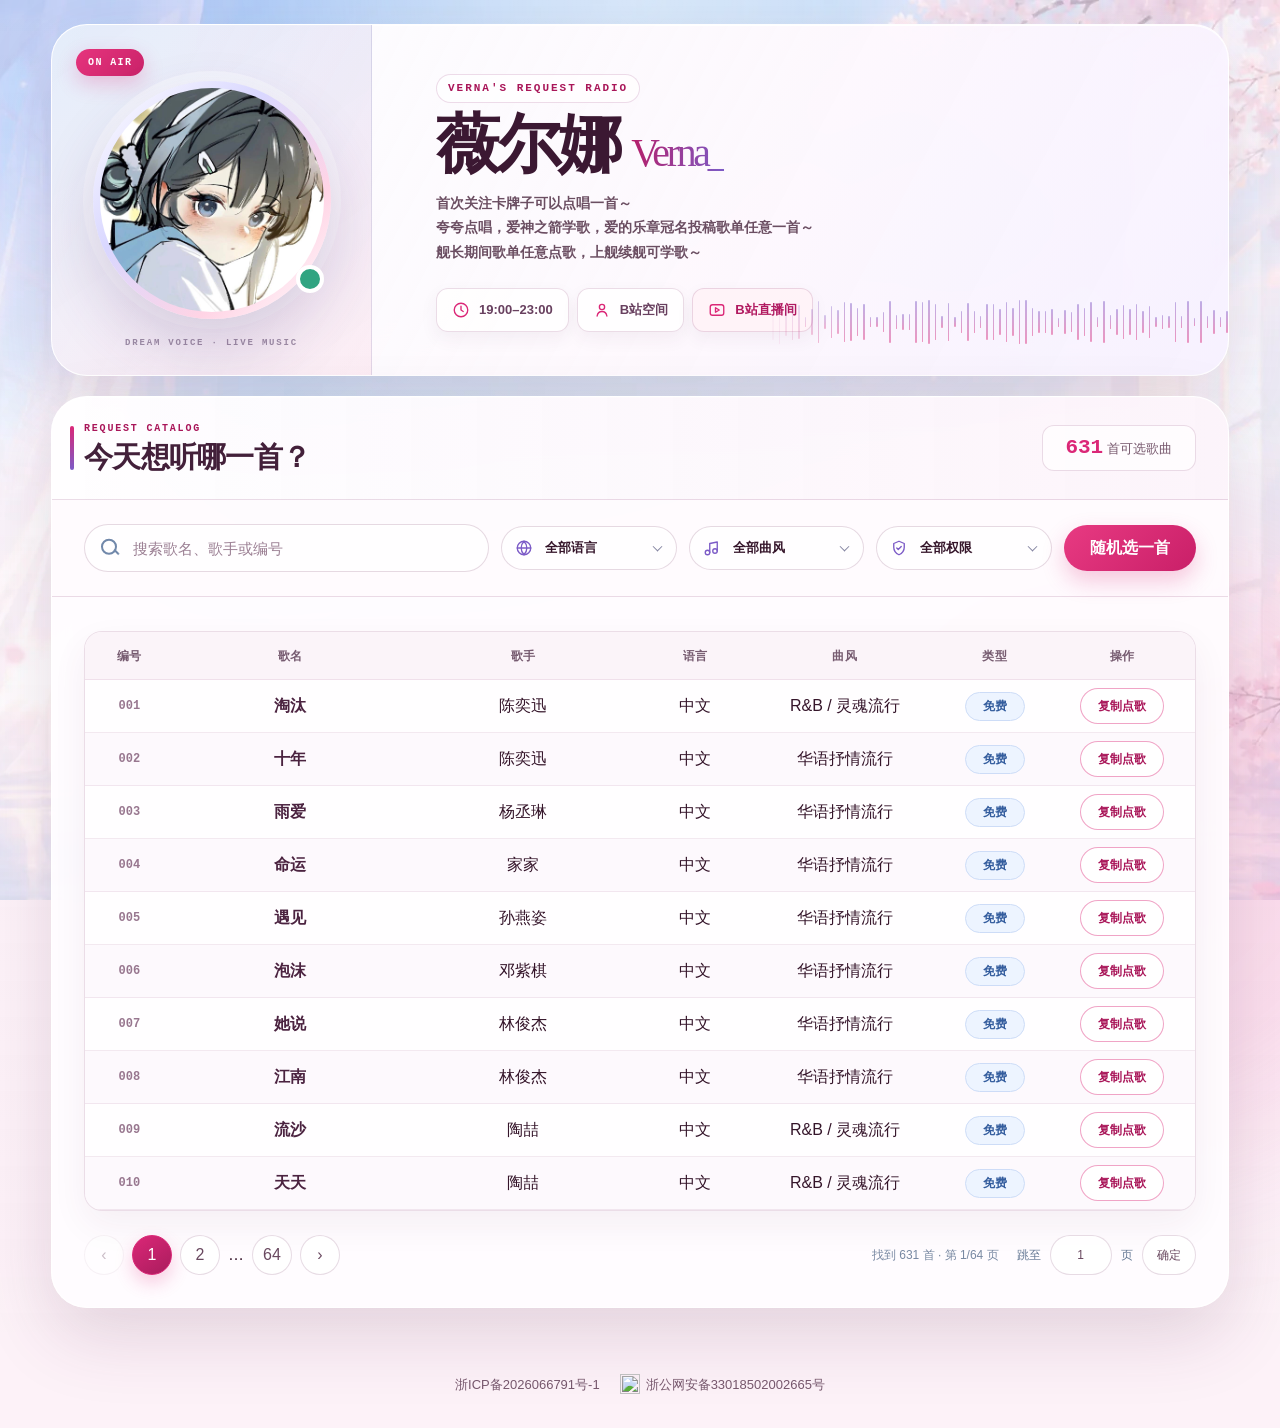
==== commit 442506c3: "Add files via upload" ====
--- a/index.html
+++ b/index.html
@@ -31,7 +31,7 @@
     @media(max-width:1050px){.hero{grid-template-columns:245px 1fr}.portrait-stage{min-height:300px}.avatar-ring{width:185px;height:185px}.hero-copy{padding:34px}.soundline{display:none}.controls{grid-template-columns:1fr repeat(3,150px);}.random{grid-column:4}.table-shell{overflow-x:auto}table{min-width:900px}}
     @media(max-width:720px){.site{padding:10px}.hero{grid-template-columns:100px 1fr;min-height:0;border-radius:25px}.portrait-stage{min-height:154px}.portrait-stage:before{display:none}.avatar-ring{width:82px;height:82px;padding:4px}.hero-copy{padding:18px 14px}.eyebrow{font-size:8px}.hero h1{font-size:29px}.intro{grid-column:1/-1;margin:10px 0;font-size:11px;line-height:1.6}.meta{grid-column:1/-1}.meta-item{min-height:36px;padding-right:9px;font-size:10px}.line-icon{width:15px;height:15px;flex-basis:15px}.catalog{border-radius:25px}.catalog-head{padding:20px 16px 15px}.controls{padding:14px 12px;grid-template-columns:1fr 1fr;gap:8px}.search{grid-column:1/-1}.select-box:last-of-type{grid-column:auto}.random{grid-column:auto;height:42px}.notice{padding-left:16px}.table-shell{margin:0 10px}.pager{padding:15px 12px 22px;align-items:flex-start;flex-direction:column}.page-meta{display:none}.jump{align-self:flex-end}th:nth-child(1),td:nth-child(1),th:nth-child(3),td:nth-child(3),th:nth-child(4),td:nth-child(4),th:nth-child(5),td:nth-child(5){display:none}table{min-width:0}th:nth-child(2){width:48%}th:nth-child(6){width:20%}th:nth-child(7){width:32%}}
   </style>
-  <link rel="stylesheet" href="refined.css?v=20260718-mobile-card-order">
+  <link rel="stylesheet" href="refined.css?v=20260828-row-divider">
 </head>
 <body>
   <div class="site">
@@ -42,7 +42,7 @@
         <h1>薇尔娜 <span>Verna_</span></h1>
         <p class="intro">首次关注卡牌子可以点唱一首～<br>夸夸点唱，爱神之箭学歌，爱的乐章冠名投稿歌单任意一首～<br>舰长期间歌单任意点歌，上舰续舰可学歌～</p>
         <nav class="meta" aria-label="直播信息">
-          <span class="meta-item"><span class="line-icon" aria-hidden="true"><svg viewBox="0 0 24 24"><circle cx="12" cy="12" r="9"></circle><path d="M12 7v5l3 2"></path></svg></span>13:00–17:00</span>
+          <span class="meta-item"><span class="line-icon" aria-hidden="true"><svg viewBox="0 0 24 24"><circle cx="12" cy="12" r="9"></circle><path d="M12 7v5l3 2"></path></svg></span>19:00–23:00</span>
           <a class="meta-item" href="https://space.bilibili.com/3706927714404361/dynamic" target="_blank" rel="noopener"><span class="line-icon" aria-hidden="true"><svg viewBox="0 0 24 24"><circle cx="12" cy="8" r="3.5"></circle><path d="M5.5 20c.7-4 3-6 6.5-6s5.8 2 6.5 6"></path></svg></span>B站空间</a>
           <a class="meta-item live" href="https://live.bilibili.com/1786336508/" target="_blank" rel="noopener"><span class="line-icon" aria-hidden="true"><svg viewBox="0 0 24 24"><rect x="3" y="5" width="18" height="14" rx="3"></rect><path d="m10 9 5 3-5 3z"></path></svg></span>B站直播间</a>
         </nav>
@@ -88,22 +88,66 @@
   </div>
   <footer class="site-footer" aria-label="网站备案信息">
     <a href="https://beian.miit.gov.cn/" target="_blank" rel="noopener noreferrer">浙ICP备2026066791号-1</a>
+    <a class="police-filing" href="https://beian.mps.gov.cn/#/query/webSearch?code=33018502002665" target="_blank" rel="noopener noreferrer"><img src="assets/police-beian.png" width="20" height="22" alt="" aria-hidden="true">浙公网安备33018502002665号</a>
   </footer>
   <script src="songs-data.js?v=20260730-631"></script>
   <script>
     const PAGE_SIZE=10;let songs=[],filtered=[],page=1;
+    let pageReferenceRows='',measuredPageWidth=0;
     const $=s=>document.querySelector(s),esc=s=>String(s??'').replace(/[&<>"']/g,c=>({'&':'&amp;','<':'&lt;','>':'&gt;','"':'&quot;',"'":'&#39;'}[c]));
     function parseCSV(text){const rows=[];let row=[],cell='',quoted=false;for(let i=0;i<text.length;i++){const c=text[i],n=text[i+1];if(c==='"'&&quoted&&n==='"'){cell+='"';i++}else if(c==='"')quoted=!quoted;else if(c===','&&!quoted){row.push(cell);cell=''}else if((c==='\n'||c==='\r')&&!quoted){if(c==='\r'&&n==='\n')i++;row.push(cell);if(row.some(Boolean))rows.push(row);row=[];cell=''}else cell+=c}if(cell||row.length){row.push(cell);rows.push(row)}return rows.slice(1).map(r=>({id:r[0]||'',title:r[1]||'',artist:r[2]||'',language:r[3]||'',genre:r[4]||'',type:r[5]||'免费'}))}
     function closeFilters(except=null){document.querySelectorAll('.select-box.open').forEach(box=>{if(box!==except){box.classList.remove('open');box.querySelector('.filter-trigger').setAttribute('aria-expanded','false')}})}
     function addOptions(id,values){const input=$(id),box=input.closest('.select-box'),menu=box.querySelector('.filter-menu'),placeholder=box.dataset.placeholder,items=['',...[...new Set(values.filter(Boolean))].sort((a,b)=>a.localeCompare(b,'zh-CN'))];menu.innerHTML=items.map((v,i)=>`<button type="button" class="filter-option${i===0?' selected':''}" role="option" aria-selected="${i===0}" data-value="${esc(v)}">${esc(v||placeholder)}</button>`).join('');menu.querySelectorAll('.filter-option').forEach(option=>option.onclick=e=>{e.stopPropagation();input.value=option.dataset.value;box.querySelector('.filter-value').textContent=option.textContent;menu.querySelectorAll('.filter-option').forEach(item=>{const active=item===option;item.classList.toggle('selected',active);item.setAttribute('aria-selected',String(active))});box.classList.remove('open');box.querySelector('.filter-trigger').setAttribute('aria-expanded','false');input.dispatchEvent(new Event('change',{bubbles:true}))})}
     function apply(reset=true){const q=$('#query').value.trim().toLocaleLowerCase('zh-CN'),l=$('#language').value,g=$('#genre').value,t=$('#type').value;filtered=songs.filter(s=>(!q||[s.id,s.title,s.artist].join(' ').toLocaleLowerCase('zh-CN').includes(q))&&(!l||s.language===l)&&(!g||s.genre===g)&&(!t||s.type===t));if(reset)page=1;render()}
-    function render(){const total=Math.max(1,Math.ceil(filtered.length/PAGE_SIZE));page=Math.max(1,Math.min(page,total));const items=filtered.slice((page-1)*PAGE_SIZE,page*PAGE_SIZE),rows=$('#rows');rows.classList.remove('reveal');rows.innerHTML=items.length?items.map((s,i)=>`<tr style="--i:${i}"><td class="number">${esc(s.id)}</td><td class="title">${esc(s.title)}</td><td>${esc(s.artist)||'<span class="muted">待补充</span>'}</td><td>${esc(s.language)||'—'}</td><td>${esc(s.genre)||'—'}</td><td><span class="tag ${s.type==='SC'?'sc':s.type==='舰限'?'ship':'free'}">${esc(s.type)}</span></td><td><button class="copy" data-id="${esc(s.id)}">复制点歌</button></td></tr>`).join(''):'<tr><td colspan="7" class="empty">没有符合条件的歌曲，请调整搜索或筛选。</td></tr>';requestAnimationFrame(()=>rows.classList.add('reveal'));document.querySelectorAll('.copy').forEach(b=>b.onclick=()=>copySong(songs.find(s=>s.id===b.dataset.id),b));renderPages(total);$('#pageMeta').textContent=`找到 ${filtered.length} 首 · 第 ${page}/${total} 页`;$('#jump').value=page}
+    function reservePageSpace(referenceRows='') {
+      if (!pageReferenceRows && referenceRows) pageReferenceRows=referenceRows;
+      const shell=$('.table-shell'),width=parseFloat(getComputedStyle(shell).width);
+      if (!pageReferenceRows || !width || width===measuredPageWidth) return;
+      // Measure the original ten-song page at the current responsive width.
+      // The temporary, inert sample never becomes a real song or a focus target.
+      const sample=shell.cloneNode(false),table=shell.querySelector('table').cloneNode(false);
+      sample.classList.add('page-size-probe');
+      sample.setAttribute('aria-hidden','true');
+      sample.inert=true;
+      sample.style.width=`${width}px`;
+      table.append(shell.querySelector('thead').cloneNode(true));
+      const body=document.createElement('tbody');
+      body.className='reveal';
+      body.innerHTML=pageReferenceRows;
+      table.append(body);
+      sample.append(table);
+      $('.catalog').append(sample);
+      const height=Math.ceil(parseFloat(getComputedStyle(sample).height));
+      sample.remove();
+      measuredPageWidth=width;
+      shell.style.height=`${height}px`;
+    }
+    function positionFilterMenu(box) {
+      const trigger=box.querySelector('.filter-trigger').getBoundingClientRect();
+      const catalog=$('.catalog').getBoundingClientRect();
+      const gap=8,edge=12;
+      const below=Math.max(0,Math.min(innerHeight-edge,catalog.bottom-edge)-trigger.bottom-gap);
+      const above=Math.max(0,trigger.top-gap-Math.max(edge,catalog.top+edge));
+      const upward=below<Math.min(320,box.querySelector('.filter-menu').scrollHeight) && above>below;
+      box.classList.toggle('menu-up',upward);
+      box.style.setProperty('--menu-available-height',`${Math.floor(upward?above:below)}px`);
+    }
+    let menuPositionFrame=0;
+    function scheduleFilterPosition() {
+      cancelAnimationFrame(menuPositionFrame);
+      menuPositionFrame=requestAnimationFrame(()=>document.querySelectorAll('.select-box.open').forEach(positionFilterMenu));
+    }
+    window.addEventListener('resize',()=>{reservePageSpace();scheduleFilterPosition()},{passive:true});
+    window.addEventListener('scroll',scheduleFilterPosition,{passive:true});
+    if ('ResizeObserver' in window) new ResizeObserver(()=>reservePageSpace()).observe($('.table-shell'));
+    document.fonts?.ready.then(()=>{measuredPageWidth=0;reservePageSpace()});
+    function render(){const total=Math.max(1,Math.ceil(filtered.length/PAGE_SIZE));page=Math.max(1,Math.min(page,total));const items=filtered.slice((page-1)*PAGE_SIZE,page*PAGE_SIZE),rows=$('#rows');rows.classList.remove('reveal');rows.innerHTML=items.length?items.map((s,i)=>`<tr style="--i:${i}"><td class="number">${esc(s.id)}</td><td class="title">${esc(s.title)}</td><td>${esc(s.artist)||'<span class="muted">待补充</span>'}</td><td>${esc(s.language)||'—'}</td><td>${esc(s.genre)||'—'}</td><td><span class="tag ${s.type==='SC'?'sc':s.type==='舰限'?'ship':'free'}">${esc(s.type)}</span></td><td><button class="copy" data-id="${esc(s.id)}">复制点歌</button></td></tr>`).join(''):'<tr><td colspan="7" class="empty">没有符合条件的歌曲，请调整搜索或筛选。</td></tr>';reservePageSpace(items.length===PAGE_SIZE?rows.innerHTML:'');$('.table-shell').scrollTop=0;requestAnimationFrame(()=>rows.classList.add('reveal'));document.querySelectorAll('.copy').forEach(b=>b.onclick=()=>copySong(songs.find(s=>s.id===b.dataset.id),b));renderPages(total);$('#pageMeta').textContent=`找到 ${filtered.length} 首 · 第 ${page}/${total} 页`;$('#jump').value=page}
     function goToPage(next){const target=Number(next)||1;document.documentElement.style.setProperty('--page-shift',target>page?'18px':target<page?'-18px':'0px');page=target;render()}
     function renderPages(total){const visible=[];for(let p=1;p<=total;p++)if(p===1||p===total||Math.abs(p-page)<=1)visible.push(p);let last=0,html=`<button class="page-btn" data-p="${page-1}" ${page===1?'disabled':''}>‹</button>`;visible.forEach(p=>{if(last&&p-last>1)html+='<span>…</span>';html+=`<button class="page-btn ${p===page?'active':''}" data-p="${p}">${p}</button>`;last=p});html+=`<button class="page-btn" data-p="${page+1}" ${page===total?'disabled':''}>›</button>`;$('#pages').innerHTML=html;document.querySelectorAll('.page-btn:not(:disabled)').forEach(b=>b.onclick=()=>goToPage(b.dataset.p))}
     async function copySong(s,button){if(!s)return;const text=s.artist?`点歌 ${s.title}（${s.artist}）`:`点歌 ${s.title}`;try{await navigator.clipboard.writeText(text)}catch{const x=document.createElement('textarea');x.value=text;document.body.append(x);x.select();document.execCommand('copy');x.remove()}if(button){button.classList.add('copied');button.textContent='已复制 ✓';setTimeout(()=>{button.classList.remove('copied');button.textContent='复制点歌'},1500)}showToast(`已复制：${text}`)}
     function showToast(text){const t=$('#toast');t.querySelector('.toast-message').textContent=text;t.classList.remove('show');requestAnimationFrame(()=>t.classList.add('show'));clearTimeout(showToast.timer);showToast.timer=setTimeout(()=>t.classList.remove('show'),2200)}
     function makeSoundline(){const box=document.querySelector('.soundline');for(let i=0;i<72;i++){const bar=document.createElement('i');bar.style.setProperty('--h',`${8+Math.random()*38}px`);bar.style.setProperty('--d',`${-Math.random()*1.8}s`);bar.style.setProperty('--speed',`${1.2+Math.random()*1.2}s`);box.append(bar)}}
-    document.querySelectorAll('.filter-trigger').forEach(trigger=>trigger.onclick=e=>{e.stopPropagation();const box=trigger.closest('.select-box'),opening=!box.classList.contains('open');closeFilters(box);box.classList.toggle('open',opening);trigger.setAttribute('aria-expanded',String(opening))});document.addEventListener('click',()=>closeFilters());document.addEventListener('keydown',e=>{if(e.key==='Escape'){closeFilters();document.activeElement?.blur()}});['#query','#language','#genre','#type'].forEach(id=>$(id).addEventListener(id==='#query'?'input':'change',e=>{if(id!=='#query'){const box=e.target.closest('.select-box');box.classList.remove('changed');requestAnimationFrame(()=>box.classList.add('changed'));setTimeout(()=>box.classList.remove('changed'),430)}apply(true)}));$('#random').onclick=()=>{if(!filtered.length)return showToast('当前条件下没有歌曲');const button=$('#random');button.classList.add('is-picking');button.textContent='正在抽选…';setTimeout(()=>{const picked=filtered[Math.floor(Math.random()*filtered.length)];button.classList.remove('is-picking');button.textContent='随机选一首';const notice=$('#notice');notice.textContent=`随机抽中：${picked.title}${picked.artist?`（${picked.artist}）`:''}`;notice.classList.remove('flash');requestAnimationFrame(()=>notice.classList.add('flash'));copySong(picked)},520)};$('#go').onclick=()=>{page=Number($('#jump').value)||1;render()};$('#jump').onkeydown=e=>{if(e.key==='Enter')$('#go').click()};makeSoundline();
+    document.querySelectorAll('.filter-trigger').forEach(trigger=>trigger.onclick=e=>{e.stopPropagation();const box=trigger.closest('.select-box'),opening=!box.classList.contains('open');closeFilters(box);box.classList.toggle('open',opening);trigger.setAttribute('aria-expanded',String(opening));if(opening)positionFilterMenu(box)});document.addEventListener('click',()=>closeFilters());document.addEventListener('keydown',e=>{if(e.key==='Escape'){closeFilters();document.activeElement?.blur()}});['#query','#language','#genre','#type'].forEach(id=>$(id).addEventListener(id==='#query'?'input':'change',e=>{if(id!=='#query'){const box=e.target.closest('.select-box');box.classList.remove('changed');requestAnimationFrame(()=>box.classList.add('changed'));setTimeout(()=>box.classList.remove('changed'),430)}apply(true)}));$('#random').onclick=()=>{if(!filtered.length)return showToast('当前条件下没有歌曲');const button=$('#random');button.classList.add('is-picking');button.textContent='正在抽选…';setTimeout(()=>{const picked=filtered[Math.floor(Math.random()*filtered.length)];button.classList.remove('is-picking');button.textContent='随机选一首';const notice=$('#notice');notice.textContent=`随机抽中：${picked.title}${picked.artist?`（${picked.artist}）`:''}`;notice.classList.remove('flash');requestAnimationFrame(()=>notice.classList.add('flash'));copySong(picked)},520)};$('#go').onclick=()=>{page=Number($('#jump').value)||1;render()};$('#jump').onkeydown=e=>{if(e.key==='Enter')$('#go').click()};makeSoundline();
     function loadSongs(items){songs=items;filtered=[...songs];const count=$('#totalCount');count.textContent=songs.length;count.classList.add('bump');setTimeout(()=>count.classList.remove('bump'),500);addOptions('#language',songs.map(s=>s.language));addOptions('#genre',songs.map(s=>s.genre));addOptions('#type',songs.map(s=>s.type));render()}
     fetch('songs.csv?v=20260730-631',{cache:'no-store'}).then(r=>{if(!r.ok)throw Error();return r.text()}).then(text=>loadSongs(parseCSV(text.replace(/^\uFEFF/,'')))).catch(()=>{if(Array.isArray(window.VERNA_SONGS)&&window.VERNA_SONGS.length)loadSongs(window.VERNA_SONGS);else{$('#rows').innerHTML='<tr><td colspan="7" class="empty">歌单载入失败，请确认 songs.csv 与网页位于同一文件夹。</td></tr>';$('#totalCount').textContent='0'}})
   </script>
--- a/refined.css
+++ b/refined.css
@@ -1,1247 +1,1323 @@
-/*
- * Verna Dream Radio — visual refinement layer
- * This file intentionally changes presentation only. All original HTML
- * controls, song data and JavaScript behavior remain untouched.
- */
-
-:root {
-  color-scheme: light;
-  --ink: #35152a;
-  --ink-soft: #76576c;
-  --blue: #6c4fb4;
-  --iris: #9b3f87;
-  --iris-soft: #f8eaf5;
-  --coral: #db2777;
-  --mint: #2d806d;
-  --line: #efd8e7;
-  --paper: rgba(255, 252, 255, 0.94);
-  --shadow: 0 28px 72px rgba(91, 44, 84, 0.16);
-
-  --color-primary: #db2777;
-  --color-primary-dark: #a91659;
-  --color-secondary: #7c5bc7;
-  --color-accent: #a16207;
-  --color-surface: rgba(255, 253, 255, 0.92);
-  --color-surface-solid: #fffafd;
-  --color-border: rgba(145, 68, 122, 0.18);
-  --color-focus: rgba(219, 39, 119, 0.24);
-
-  --space-1: 4px;
-  --space-2: 8px;
-  --space-3: 12px;
-  --space-4: 16px;
-  --space-5: 24px;
-  --space-6: 32px;
-  --space-7: 48px;
-
-  --radius-sm: 12px;
-  --radius-md: 18px;
-  --radius-lg: 28px;
-  --radius-xl: 36px;
-
-  --ease-ui: cubic-bezier(0.22, 0.8, 0.22, 1);
-  --duration-fast: 160ms;
-  --duration-ui: 240ms;
-}
-
-* {
-  scrollbar-width: thin;
-  scrollbar-color: rgba(155, 63, 135, 0.34) transparent;
-}
-
-*::-webkit-scrollbar {
-  width: 9px;
-  height: 9px;
-}
-
-*::-webkit-scrollbar-thumb {
-  border: 2px solid transparent;
-  border-radius: 999px;
-  background: rgba(155, 63, 135, 0.34);
-  background-clip: padding-box;
-}
-
-html {
-  scroll-padding-top: var(--space-4);
-  scrollbar-width: none;
-}
-
-body {
-  position: relative;
-  min-height: 100dvh;
-  overflow-x: hidden;
-  color: var(--ink);
-  font-size: 16px;
-  background-color: #fdf2f8;
-  background-position: center top;
-  background-attachment: fixed;
-  scrollbar-width: none;
-}
-
-html::-webkit-scrollbar,
-body::-webkit-scrollbar {
-  display: none;
-  width: 0;
-  height: 0;
-}
-
-body::before,
-body::after {
-  content: "";
-  position: fixed;
-  z-index: -1;
-  border-radius: 50%;
-  filter: blur(72px);
-  pointer-events: none;
-}
-
-body::before {
-  top: -16vw;
-  left: -11vw;
-  width: 42vw;
-  aspect-ratio: 1;
-  background: rgba(132, 163, 255, 0.22);
-}
-
-body::after {
-  right: -13vw;
-  bottom: -20vw;
-  width: 48vw;
-  aspect-ratio: 1;
-  background: rgba(244, 114, 182, 0.2);
-}
-
-::selection {
-  color: #fff;
-  background: var(--color-primary);
-}
-
-button,
-input {
-  touch-action: manipulation;
-}
-
-button:focus-visible,
-input:focus-visible,
-a:focus-visible,
-.filter-trigger:focus-visible,
-.filter-option:focus-visible {
-  outline: 3px solid var(--color-focus);
-  outline-offset: 3px;
-}
-
-.site {
-  position: relative;
-  isolation: isolate;
-  padding: var(--space-5) clamp(14px, 4vw, 64px);
-  background:
-    linear-gradient(180deg, rgba(255, 255, 255, 0.08), rgba(253, 242, 248, 0.22)),
-    radial-gradient(circle at 50% 0, rgba(255, 255, 255, 0.5), transparent 36%);
-}
-
-.site::before {
-  content: "";
-  position: fixed;
-  inset: 0;
-  z-index: -1;
-  pointer-events: none;
-  background-image: radial-gradient(rgba(93, 55, 114, 0.1) 0.65px, transparent 0.65px);
-  background-size: 24px 24px;
-  mask-image: linear-gradient(to bottom, #000, transparent 55%);
-  opacity: 0.35;
-}
-
-.hero {
-  min-height: 350px;
-  grid-template-columns: minmax(260px, 320px) minmax(0, 1fr);
-  border-color: rgba(255, 255, 255, 0.9);
-  border-radius: var(--radius-xl);
-  background:
-    linear-gradient(118deg, rgba(255, 255, 255, 0.92), rgba(255, 248, 253, 0.8) 56%, rgba(244, 237, 255, 0.78)),
-    rgba(255, 255, 255, 0.74);
-  box-shadow:
-    var(--shadow),
-    inset 0 1px 0 rgba(255, 255, 255, 0.88);
-  backdrop-filter: blur(24px) saturate(120%);
-  animation: refinedHeroEnter 720ms var(--ease-ui) both;
-}
-
-.hero::before {
-  display: none;
-}
-
-.portrait-stage {
-  min-height: 350px;
-  overflow: hidden;
-  border-right-color: rgba(128, 83, 135, 0.15);
-  background:
-    radial-gradient(circle at 50% 46%, rgba(255, 255, 255, 0.82), transparent 48%),
-    linear-gradient(145deg, rgba(137, 174, 235, 0.22), rgba(248, 178, 206, 0.2));
-}
-
-.portrait-stage::before {
-  top: var(--space-5);
-  left: var(--space-5);
-  min-height: 27px;
-  padding: 0 var(--space-3);
-  display: inline-flex;
-  align-items: center;
-  gap: var(--space-2);
-  letter-spacing: 0.14em;
-  background: linear-gradient(135deg, #e6347d, #c92269);
-  box-shadow: 0 8px 20px rgba(219, 39, 119, 0.25);
-}
-
-.portrait-stage::after {
-  content: "DREAM VOICE · LIVE MUSIC";
-  position: absolute;
-  right: 0;
-  bottom: 27px;
-  left: 0;
-  color: rgba(74, 50, 91, 0.52);
-  font: 800 9px/1 ui-monospace, "Cascadia Mono", monospace;
-  letter-spacing: 0.2em;
-  text-align: center;
-}
-
-.avatar-ring {
-  width: 238px;
-  height: 238px;
-  padding: 7px;
-  background: linear-gradient(135deg, #fff, #d9d7ff 38%, #ffd4e5 72%, #fff);
-  box-shadow:
-    0 28px 62px rgba(73, 50, 113, 0.2),
-    0 0 0 10px rgba(255, 255, 255, 0.3);
-  animation: refinedPortraitEnter 820ms 100ms var(--ease-ui) both;
-}
-
-.avatar-ring:hover {
-  transform: translateY(-4px);
-  box-shadow:
-    0 34px 68px rgba(73, 50, 113, 0.23),
-    0 0 0 10px rgba(255, 255, 255, 0.38);
-}
-
-.avatar-ring::after {
-  width: 20px;
-  height: 20px;
-  border-width: 4px;
-  background: #30a481;
-}
-
-.hero-copy {
-  padding: var(--space-7) clamp(34px, 5vw, 68px) 42px;
-}
-
-.eyebrow {
-  width: max-content;
-  margin-bottom: var(--space-2);
-  padding: 6px 11px;
-  border: 1px solid rgba(155, 63, 135, 0.18);
-  border-radius: 999px;
-  color: var(--color-primary-dark);
-  background: rgba(255, 255, 255, 0.62);
-  letter-spacing: 0.18em;
-}
-
-.hero h1 {
-  margin-bottom: var(--space-3);
-  color: #3b1832;
-  font-size: clamp(42px, 5vw, 70px);
-  font-weight: 800;
-  letter-spacing: -0.05em;
-  text-wrap: balance;
-}
-
-.hero h1 span {
-  color: var(--color-primary);
-  background: linear-gradient(95deg, #b61d68, #7c5bc7);
-  background-clip: text;
-  -webkit-background-clip: text;
-  -webkit-text-fill-color: transparent;
-}
-
-.intro {
-  max-width: 780px;
-  margin: 0 0 var(--space-5);
-  padding: 0;
-  border: 0;
-  border-radius: 0;
-  color: #6b4e62;
-  background: transparent;
-  font-size: 14px;
-  line-height: 1.75;
-}
-
-.meta {
-  gap: var(--space-2);
-}
-
-.meta-item {
-  min-height: 44px;
-  border-color: var(--color-border);
-  border-radius: var(--radius-sm);
-  color: #68405f;
-  background: rgba(255, 255, 255, 0.76);
-  box-shadow: 0 7px 18px rgba(90, 46, 84, 0.06);
-  transition:
-    color var(--duration-fast) ease,
-    border-color var(--duration-fast) ease,
-    background var(--duration-fast) ease,
-    box-shadow var(--duration-ui) var(--ease-ui),
-    transform var(--duration-ui) var(--ease-ui);
-}
-
-.meta-item:hover {
-  border-color: rgba(219, 39, 119, 0.3);
-  color: var(--color-primary-dark);
-  box-shadow: 0 12px 24px rgba(90, 46, 84, 0.1);
-}
-
-.meta-item.live {
-  color: #b11960;
-  background: #fff3f8;
-}
-
-.line-icon,
-.meta-item.live .line-icon {
-  color: var(--color-primary);
-}
-
-.soundline {
-  display: flex;
-  opacity: 0;
-  clip-path: inset(0 100% 0 0);
-  animation: refinedSoundReveal 980ms 560ms var(--ease-ui) forwards;
-  will-change: opacity, clip-path, transform;
-}
-
-.soundline i {
-  transform-origin: center;
-  background: linear-gradient(#7c5bc7, #db2777);
-  animation: refinedWavePulse var(--speed, 1.8s) ease-in-out infinite alternate;
-  animation-delay: var(--d);
-}
-
-.catalog {
-  margin-bottom: 0;
-  border-color: rgba(255, 255, 255, 0.94);
-  border-radius: var(--radius-xl);
-  background: var(--color-surface);
-  box-shadow:
-    var(--shadow),
-    inset 0 1px 0 rgba(255, 255, 255, 0.9);
-  backdrop-filter: blur(26px) saturate(118%);
-  animation: refinedCatalogEnter 700ms 120ms var(--ease-ui) both;
-}
-
-.catalog-head {
-  position: relative;
-  align-items: center;
-  min-height: 94px;
-  padding: var(--space-5) var(--space-6);
-  border-bottom-color: var(--color-border);
-  background: linear-gradient(90deg, rgba(255, 255, 255, 0.48), rgba(250, 237, 247, 0.55));
-}
-
-.catalog-head::before {
-  content: "";
-  position: absolute;
-  top: 50%;
-  left: 18px;
-  width: 4px;
-  height: 44px;
-  border-radius: 999px;
-  background: linear-gradient(var(--color-primary), var(--color-secondary));
-  transform: translateY(-50%);
-}
-
-.catalog-title small {
-  margin-bottom: var(--space-1);
-  color: var(--color-primary-dark);
-}
-
-.catalog-title h2 {
-  color: #43203a;
-  font-size: clamp(24px, 2.3vw, 30px);
-  letter-spacing: -0.025em;
-}
-
-.song-count {
-  min-width: 154px;
-  padding: 11px var(--space-4);
-  border: 1px solid var(--color-border);
-  border-radius: var(--radius-sm);
-  color: #76576c;
-  background: rgba(255, 255, 255, 0.68);
-  text-align: center;
-}
-
-.song-count strong {
-  color: var(--color-primary);
-}
-
-.controls {
-  padding: var(--space-5) var(--space-6);
-  border-bottom-color: var(--color-border);
-  background: rgba(255, 250, 253, 0.58);
-}
-
-.search input,
-.filter-trigger,
-.jump input {
-  border-color: rgba(136, 77, 119, 0.21);
-  color: var(--ink);
-  background: rgba(255, 255, 255, 0.92);
-  box-shadow: inset 0 1px 0 rgba(255, 255, 255, 0.9);
-  transition:
-    border-color var(--duration-fast) ease,
-    box-shadow var(--duration-fast) ease,
-    background var(--duration-fast) ease;
-}
-
-.search input {
-  height: 48px;
-  font-size: 15px;
-}
-
-.search input::placeholder {
-  color: #9b7f93;
-}
-
-.search input:hover,
-.filter-trigger:hover {
-  border-color: rgba(155, 63, 135, 0.38);
-}
-
-.search input:focus,
-.filter-trigger:focus-visible,
-.select-box.open .filter-trigger,
-.jump input:focus {
-  border-color: var(--color-primary);
-  box-shadow: 0 0 0 4px var(--color-focus);
-}
-
-.filter-icon {
-  color: var(--color-secondary);
-}
-
-.filter-menu {
-  z-index: 40;
-  border-color: rgba(155, 63, 135, 0.2);
-  background: rgba(255, 252, 255, 0.98);
-  box-shadow: 0 22px 46px rgba(72, 32, 67, 0.17);
-}
-
-.filter-option {
-  min-height: 38px;
-  color: #674a5e;
-}
-
-.filter-option:hover,
-.filter-option:focus-visible {
-  color: var(--color-primary-dark);
-  background: #fce9f3;
-}
-
-.filter-option.selected {
-  color: #fff;
-  background: linear-gradient(135deg, var(--color-primary), #a4398a);
-  box-shadow: 0 7px 16px rgba(219, 39, 119, 0.24);
-}
-
-.random {
-  min-width: 132px;
-  height: 46px;
-  background: linear-gradient(135deg, #e83a82, #c91f68);
-  box-shadow: 0 10px 22px rgba(219, 39, 119, 0.25);
-  transition:
-    box-shadow var(--duration-ui) var(--ease-ui),
-    transform var(--duration-ui) var(--ease-ui),
-    filter var(--duration-fast) ease;
-}
-
-.random:hover {
-  box-shadow: 0 15px 29px rgba(219, 39, 119, 0.31);
-}
-
-.notice {
-  min-height: 34px;
-  padding: var(--space-2) var(--space-6) 0;
-  color: #27715f;
-}
-
-.table-shell {
-  margin: 0 var(--space-6);
-  border-color: var(--color-border);
-  border-radius: var(--radius-md);
-  background: rgba(255, 255, 255, 0.82);
-  box-shadow: 0 14px 36px rgba(78, 37, 72, 0.06);
-}
-
-th,
-td {
-  border-bottom-color: rgba(145, 68, 122, 0.11);
-}
-
-th {
-  height: 48px;
-  color: #765b70;
-  background: #fbf4f9;
-  font-size: 12px;
-  font-weight: 800;
-}
-
-tbody tr:nth-child(even) td {
-  background: rgba(252, 247, 251, 0.56);
-}
-
-tbody tr:hover {
-  transform: none;
-}
-
-tbody tr:hover td {
-  border-bottom-color: rgba(145, 68, 122, 0.08);
-  background: #faeaf4;
-}
-
-tbody tr:hover td:first-child {
-  border-radius: 0;
-  box-shadow: none;
-}
-
-tbody tr:hover td:last-child {
-  border-radius: 0;
-}
-
-.table-shell tbody tr td:first-child,
-.table-shell tbody tr td:last-child {
-  border-radius: 0 !important;
-  outline: 0 !important;
-  box-shadow: none !important;
-}
-
-.table-shell tbody tr:hover td:first-child {
-  border-radius: 999px 0 0 999px !important;
-  outline: 0 !important;
-  box-shadow: none !important;
-}
-
-.table-shell tbody tr:hover td:last-child {
-  border-radius: 0 999px 999px 0 !important;
-  outline: 0 !important;
-  box-shadow: none !important;
-}
-
-tbody tr:hover .empty,
-.empty {
-  border-radius: 0 !important;
-  background: transparent !important;
-  box-shadow: none !important;
-}
-
-tbody.reveal tr {
-  animation: refinedSongRowEnter 430ms var(--ease-ui) both;
-  animation-delay: calc(var(--i) * 42ms);
-}
-
-.number {
-  color: #98778f;
-  font-variant-numeric: tabular-nums;
-}
-
-.title {
-  color: #4b2340;
-}
-
-.muted {
-  color: #987e91;
-}
-
-.tag {
-  min-width: 60px;
-  min-height: 27px;
-  padding: 4px 10px;
-  border: 1px solid transparent;
-}
-
-.free {
-  border-color: #cddcf7;
-  color: #345d9e;
-  background: #edf4ff;
-}
-
-.sc {
-  border-color: #f2c9dc;
-  color: #b51f63;
-  background: #fff0f6;
-}
-
-.ship {
-  border-color: #efd5ad;
-  color: #8d5a12;
-  background: #fff7e8;
-}
-
-.copy {
-  min-width: 84px;
-  min-height: 36px;
-  border-color: rgba(219, 39, 119, 0.42);
-  color: var(--color-primary-dark);
-  background: #fff;
-  transition:
-    color var(--duration-fast) ease,
-    border-color var(--duration-fast) ease,
-    background var(--duration-fast) ease,
-    box-shadow var(--duration-ui) var(--ease-ui),
-    transform var(--duration-fast) ease;
-}
-
-.copy:hover {
-  color: #fff;
-  background: var(--color-primary);
-  box-shadow: 0 8px 17px rgba(219, 39, 119, 0.22);
-}
-
-.copy.copied {
-  border-color: #b52b72;
-  color: #fff;
-  background: linear-gradient(135deg, #a33a86, #db2777);
-  box-shadow: 0 8px 18px rgba(219, 39, 119, 0.24);
-}
-
-.empty {
-  color: #86697e;
-}
-
-.pager {
-  padding: var(--space-5) var(--space-6) var(--space-6);
-}
-
-.page-btn,
-.jump button,
-.jump input {
-  min-width: 40px;
-  height: 40px;
-  border-color: rgba(136, 77, 119, 0.2);
-  color: #69485f;
-}
-
-.page-btn:not(:disabled):hover,
-.jump button:hover {
-  border-color: rgba(219, 39, 119, 0.42);
-  color: var(--color-primary-dark);
-  box-shadow: 0 8px 17px rgba(91, 44, 84, 0.1);
-}
-
-.page-btn.active {
-  border-color: var(--color-primary);
-  background: linear-gradient(145deg, var(--color-primary), #a91c5d);
-  box-shadow: 0 8px 18px rgba(219, 39, 119, 0.23);
-}
-
-.toast {
-  position: absolute;
-  top: 50%;
-  right: auto;
-  bottom: auto;
-  left: 50%;
-  z-index: 100;
-  width: max-content;
-  max-width: calc(100% - 40px);
-  min-height: 50px;
-  padding: 9px 18px 9px 13px;
-  display: flex;
-  align-items: center;
-  gap: 10px;
-  overflow: hidden;
-  border: 1px solid rgba(219, 39, 119, 0.24);
-  border-radius: 999px;
-  color: #6f2452;
-  background: rgba(255, 249, 253, 0.96);
-  box-shadow:
-    0 18px 42px rgba(130, 46, 101, 0.19),
-    0 0 0 5px rgba(255, 255, 255, 0.32);
-  font-weight: 800;
-  backdrop-filter: blur(18px) saturate(130%);
-  opacity: 0;
-  transform: translate(-50%, calc(-50% + 12px)) scale(0.96);
-  pointer-events: none;
-}
-
-.toast-icon {
-  width: 31px;
-  height: 31px;
-  flex: 0 0 31px;
-  display: grid;
-  place-items: center;
-  border: 1px solid rgba(219, 39, 119, 0.24);
-  border-radius: 10px;
-  color: #c2266b;
-  background: linear-gradient(145deg, rgba(255, 236, 246, 0.96), rgba(255, 249, 253, 0.96));
-}
-
-.toast-icon svg {
-  width: 22px;
-  height: 22px;
-  overflow: visible;
-  stroke: currentColor;
-  stroke-width: 1.8;
-  stroke-linecap: round;
-  stroke-linejoin: round;
-}
-
-.toast-copy-back {
-  opacity: 0.45;
-}
-
-.toast-check {
-  stroke-width: 2.2;
-}
-
-.toast-message {
-  min-width: 0;
-  overflow: hidden;
-  text-overflow: ellipsis;
-  white-space: nowrap;
-}
-
-.toast.show {
-  animation: refinedToastEnter 320ms var(--ease-ui) both;
-}
-
-@keyframes refinedHeroEnter {
-  from {
-    opacity: 0;
-    transform: translateY(-18px) scale(0.985);
-  }
-  to {
-    opacity: 1;
-    transform: none;
-  }
-}
-
-@keyframes refinedCatalogEnter {
-  from {
-    opacity: 0;
-    transform: translateY(24px) scale(0.99);
-  }
-  to {
-    opacity: 1;
-    transform: none;
-  }
-}
-
-@keyframes refinedPortraitEnter {
-  from {
-    opacity: 0;
-    transform: scale(0.82) rotate(-4deg);
-  }
-  to {
-    opacity: 1;
-    transform: none;
-  }
-}
-
-@keyframes refinedSoundReveal {
-  from {
-    opacity: 0;
-    clip-path: inset(0 100% 0 0);
-    transform: translateY(7px);
-  }
-  to {
-    opacity: 0.46;
-    clip-path: inset(0 0 0 0);
-    transform: none;
-  }
-}
-
-@keyframes refinedWavePulse {
-  0% {
-    opacity: 0.36;
-    transform: scaleY(0.34);
-  }
-  55% {
-    opacity: 0.82;
-    transform: scaleY(0.76);
-  }
-  100% {
-    opacity: 1;
-    transform: scaleY(1);
-  }
-}
-
-@keyframes refinedSongRowEnter {
-  from {
-    opacity: 0;
-    transform: translateX(var(--page-shift, 0px)) translateY(10px);
-    filter: blur(3px);
-  }
-  to {
-    opacity: 1;
-    transform: none;
-    filter: blur(0);
-  }
-}
-
-@keyframes refinedToastEnter {
-  from {
-    opacity: 0;
-    transform: translate(-50%, calc(-50% + 12px)) scale(0.96);
-  }
-  to {
-    opacity: 1;
-    transform: translate(-50%, -50%) scale(1);
-  }
-}
-
-@media (max-width: 1050px) {
-  .hero {
-    grid-template-columns: 240px minmax(0, 1fr);
-  }
-
-  .hero-copy {
-    padding: 36px;
-  }
-
-  .controls {
-    grid-template-columns: minmax(220px, 1fr) repeat(3, minmax(130px, 150px));
-  }
-}
-
-@media (max-width: 720px) {
-  body {
-    min-width: 0;
-    background-attachment: scroll;
-  }
-
-  .site {
-    padding: 10px;
-  }
-
-  .hero {
-    grid-template-columns: 104px minmax(0, 1fr);
-    border-radius: var(--radius-lg);
-  }
-
-  .soundline {
-    display: none;
-  }
-
-  .hero::before {
-    width: 64%;
-    border-radius: 0 var(--radius-lg) 0 999px;
-  }
-
-  .portrait-stage {
-    min-height: 168px;
-  }
-
-  .portrait-stage::before {
-    top: 12px;
-    left: 50%;
-    min-height: 22px;
-    padding: 0 8px;
-    font-size: 7px;
-    letter-spacing: 0.1em;
-    white-space: nowrap;
-    transform: translateX(-50%);
-  }
-
-  .portrait-stage::after {
-    display: none;
-  }
-
-  .avatar-ring {
-    width: 86px;
-    height: 86px;
-    padding: 4px;
-    box-shadow:
-      0 16px 32px rgba(73, 50, 113, 0.18),
-      0 0 0 5px rgba(255, 255, 255, 0.28);
-  }
-
-  .avatar-ring::after {
-    right: 0;
-    bottom: 6px;
-    width: 12px;
-    height: 12px;
-    border-width: 3px;
-  }
-
-  .hero-copy {
-    padding: 20px 15px;
-  }
-
-  .eyebrow {
-    padding: 4px 7px;
-    font-size: 8px;
-  }
-
-  .hero h1 {
-    font-size: clamp(28px, 9vw, 38px);
-  }
-
-  .intro {
-    margin: 10px 0 12px;
-    padding: 0;
-    border: 0;
-    background: transparent;
-    font-size: 12px;
-    line-height: 1.65;
-  }
-
-  .meta {
-    width: 100%;
-    display: grid;
-    grid-template-columns: minmax(0, 1fr) minmax(0, 1fr);
-    gap: 8px;
-  }
-
-  .meta-item {
-    width: 100%;
-    min-width: 0;
-    min-height: 40px;
-    padding: 0 8px;
-    justify-content: center;
-    font-size: 11px;
-  }
-
-  .meta-item:first-child {
-    grid-column: 1 / -1;
-  }
-
-  .catalog {
-    margin-bottom: 0;
-    border-radius: var(--radius-lg);
-  }
-
-  .catalog-head {
-    min-height: 80px;
-    padding: 18px 16px;
-    gap: 8px;
-  }
-
-  .catalog-head::before {
-    left: 7px;
-    height: 34px;
-  }
-
-  .catalog-title {
-    min-width: 0;
-  }
-
-  .catalog-title h2 {
-    font-size: clamp(19px, 5.5vw, 22px);
-    white-space: nowrap;
-  }
-
-  .song-count {
-    min-width: max-content;
-    max-width: none;
-    padding: 8px 10px;
-    display: inline-flex;
-    align-items: baseline;
-    gap: 3px;
-    font-size: 11px;
-    white-space: nowrap;
-  }
-
-  .song-count strong {
-    font-size: 18px;
-  }
-
-  .controls {
-    padding: 14px 12px;
-    grid-template-columns: 1fr 1fr;
-  }
-
-  .search input,
-  .filter-trigger {
-    min-height: 46px;
-    font-size: 16px;
-  }
-
-  .random {
-    min-width: 0;
-    min-height: 46px;
-  }
-
-  .notice {
-    min-height: 32px;
-    padding-left: 16px;
-    font-size: 13px;
-  }
-
-  .table-shell {
-    margin: 0 10px;
-    overflow: visible;
-    border: 0;
-    background: transparent;
-    box-shadow: none;
-  }
-
-  table,
-  tbody {
-    display: block;
-    width: 100%;
-    min-width: 0;
-  }
-
-  thead {
-    display: none;
-  }
-
-  tbody {
-    padding: 0;
-  }
-
-  tbody tr,
-  tbody.reveal tr {
-    position: relative;
-    display: grid;
-    grid-template-columns: minmax(0, 1fr) minmax(0, 1fr);
-    gap: 0 12px;
-    margin-bottom: 10px;
-    padding: 12px;
-    overflow: hidden;
-    border: 1px solid rgba(145, 68, 122, 0.16);
-    border-radius: var(--radius-md);
-    background: rgba(255, 255, 255, 0.9);
-    box-shadow: 0 8px 24px rgba(78, 37, 72, 0.07);
-  }
-
-  tbody tr::after {
-    content: "";
-    position: absolute;
-    top: 0;
-    bottom: 0;
-    left: 0;
-    width: 3px;
-    background: linear-gradient(var(--color-primary), var(--color-secondary));
-  }
-
-  tbody tr:hover {
-    transform: none;
-  }
-
-  tbody td,
-  tbody tr:hover td,
-  tbody tr:nth-child(even) td {
-    width: auto !important;
-    min-width: 0;
-    height: auto;
-    min-height: 38px;
-    padding: 7px 5px;
-    display: flex !important;
-    align-items: center;
-    justify-content: space-between;
-    gap: 10px;
-    border: 0;
-    border-bottom: 1px solid rgba(145, 68, 122, 0.09);
-    border-radius: 0 !important;
-    color: #62465a;
-    background: transparent;
-    box-shadow: none !important;
-    text-align: right;
-    white-space: normal;
-  }
-
-  tbody td::before {
-    flex: 0 0 auto;
-    color: #9a7c91;
-    font-size: 11px;
-    font-weight: 700;
-    text-align: left;
-  }
-
-  tbody td:nth-child(1)::before { content: "编号"; }
-  tbody td:nth-child(2)::before { content: "歌曲"; }
-  tbody td:nth-child(3)::before { content: "歌手"; }
-  tbody td:nth-child(4)::before { content: "语言"; }
-  tbody td:nth-child(5)::before { content: "曲风"; }
-  tbody td:nth-child(6)::before { content: "类型"; }
-
-  tbody td:nth-child(1) {
-    grid-column: 1;
-    grid-row: 1;
-  }
-
-  tbody td:nth-child(2) {
-    grid-column: 1;
-    grid-row: 2;
-  }
-
-  tbody td:nth-child(3) {
-    grid-column: 1;
-    grid-row: 3;
-  }
-
-  tbody td:nth-child(5) {
-    grid-column: 2;
-    grid-row: 1;
-  }
-
-  tbody td:nth-child(4) {
-    grid-column: 2;
-    grid-row: 2;
-  }
-
-  tbody td:nth-child(6) {
-    grid-column: 2;
-    grid-row: 3;
-  }
-
-  tbody td:nth-child(7) {
-    grid-column: 1 / -1;
-    grid-row: 4;
-  }
-
-  tbody td:nth-child(2) {
-    min-height: 46px;
-    color: #452038;
-    font-size: 17px;
-    text-align: right;
-  }
-
-  tbody td:nth-child(2),
-  tbody td:nth-child(3),
-  tbody td:nth-child(5) {
-    overflow-wrap: anywhere;
-  }
-
-  tbody td:nth-child(7) {
-    padding: 10px 4px 2px;
-    border-bottom: 0;
-  }
-
-  tbody td:nth-child(7)::before {
-    content: none;
-  }
-
-  .tag {
-    min-height: 28px;
-  }
-
-  .copy {
-    width: 100%;
-    min-height: 44px;
-  }
-
-  .empty {
-    min-height: 128px;
-    grid-column: 1 / -1 !important;
-    justify-content: center;
-    text-align: center;
-  }
-
-  .empty::before {
-    content: none !important;
-  }
-
-  .pager {
-    padding: 16px 12px 22px;
-  }
-
-  .page-btn,
-  .jump button,
-  .jump input {
-    min-width: 44px;
-    height: 44px;
-  }
-}
-
-@media (max-width: 420px) {
-  .hero {
-    grid-template-columns: 90px minmax(0, 1fr);
-  }
-
-  .avatar-ring {
-    width: 74px;
-    height: 74px;
-  }
-
-  .catalog-title small {
-    font-size: 8px;
-  }
-
-  tbody tr {
-    grid-template-columns: minmax(0, 1fr) minmax(0, 1fr);
-    gap: 0 8px;
-    padding: 10px;
-  }
-}
-
-@media (max-width: 360px) {
-  .catalog-head {
-    padding-right: 12px;
-    padding-left: 12px;
-  }
-
-  .catalog-title h2 {
-    font-size: 17px;
-  }
-
-  .song-count {
-    padding: 7px 8px;
-    font-size: 10px;
-  }
-
-  .song-count strong {
-    font-size: 16px;
-  }
-}
-
-@media (orientation: landscape) and (max-height: 520px) {
-  .hero {
-    min-height: 280px;
-  }
-
-  .portrait-stage {
-    min-height: 280px;
-  }
-
-  .hero-copy {
-    padding-top: 28px;
-    padding-bottom: 28px;
-  }
-}
-
-.table-shell tbody tr::before,
-.table-shell tbody tr::after {
-  display: none !important;
-  content: none !important;
-}
-
-.site-footer {
-  position: relative;
-  z-index: 1;
-  width: min(calc(100% - 32px), 1180px);
-  margin: 28px auto 18px;
-  padding: 14px 16px;
-  color: var(--ink-soft);
-  font-size: 13px;
-  line-height: 1.6;
-  text-align: center;
-}
-
-.site-footer a {
-  color: inherit;
-  text-decoration: none;
-  text-underline-offset: 3px;
-}
-
-.site-footer a:hover,
-.site-footer a:focus-visible {
-  color: var(--iris);
-  text-decoration: underline;
-}
-
-@media (max-width: 720px) {
-  .site-footer {
-    width: calc(100% - 20px);
-    margin-top: 20px;
-    padding: 12px 10px 18px;
-    font-size: 12px;
-  }
-}
+/*
+ * Verna Dream Radio — visual refinement layer
+ * This file intentionally changes presentation only. All original HTML
+ * controls, song data and JavaScript behavior remain untouched.
+ */
+
+:root {
+  color-scheme: light;
+  --ink: #35152a;
+  --ink-soft: #76576c;
+  --blue: #6c4fb4;
+  --iris: #9b3f87;
+  --iris-soft: #f8eaf5;
+  --coral: #db2777;
+  --mint: #2d806d;
+  --line: #efd8e7;
+  --paper: rgba(255, 252, 255, 0.94);
+  --shadow: 0 28px 72px rgba(91, 44, 84, 0.16);
+
+  --color-primary: #db2777;
+  --color-primary-dark: #a91659;
+  --color-secondary: #7c5bc7;
+  --color-accent: #a16207;
+  --color-surface: rgba(255, 253, 255, 0.92);
+  --color-surface-solid: #fffafd;
+  --color-border: rgba(145, 68, 122, 0.18);
+  --color-focus: rgba(219, 39, 119, 0.24);
+
+  --space-1: 4px;
+  --space-2: 8px;
+  --space-3: 12px;
+  --space-4: 16px;
+  --space-5: 24px;
+  --space-6: 32px;
+  --space-7: 48px;
+
+  --radius-sm: 12px;
+  --radius-md: 18px;
+  --radius-lg: 28px;
+  --radius-xl: 36px;
+
+  --ease-ui: cubic-bezier(0.22, 0.8, 0.22, 1);
+  --duration-fast: 160ms;
+  --duration-ui: 240ms;
+}
+
+* {
+  scrollbar-width: thin;
+  scrollbar-color: rgba(155, 63, 135, 0.34) transparent;
+}
+
+*::-webkit-scrollbar {
+  width: 9px;
+  height: 9px;
+}
+
+*::-webkit-scrollbar-thumb {
+  border: 2px solid transparent;
+  border-radius: 999px;
+  background: rgba(155, 63, 135, 0.34);
+  background-clip: padding-box;
+}
+
+html {
+  scroll-padding-top: var(--space-4);
+  scrollbar-width: none;
+}
+
+body {
+  position: relative;
+  min-height: 100dvh;
+  overflow-x: hidden;
+  color: var(--ink);
+  font-size: 16px;
+  background-color: #fdf2f8;
+  background-position: center top;
+  background-attachment: fixed;
+  scrollbar-width: none;
+}
+
+html::-webkit-scrollbar,
+body::-webkit-scrollbar {
+  display: none;
+  width: 0;
+  height: 0;
+}
+
+body::before,
+body::after {
+  content: "";
+  position: fixed;
+  z-index: -1;
+  border-radius: 50%;
+  filter: blur(72px);
+  pointer-events: none;
+}
+
+body::before {
+  top: -16vw;
+  left: -11vw;
+  width: 42vw;
+  aspect-ratio: 1;
+  background: rgba(132, 163, 255, 0.22);
+}
+
+body::after {
+  right: -13vw;
+  bottom: -20vw;
+  width: 48vw;
+  aspect-ratio: 1;
+  background: rgba(244, 114, 182, 0.2);
+}
+
+::selection {
+  color: #fff;
+  background: var(--color-primary);
+}
+
+button,
+input {
+  touch-action: manipulation;
+}
+
+button:focus-visible,
+input:focus-visible,
+a:focus-visible,
+.filter-trigger:focus-visible,
+.filter-option:focus-visible {
+  outline: 3px solid var(--color-focus);
+  outline-offset: 3px;
+}
+
+.site {
+  position: relative;
+  isolation: isolate;
+  padding: var(--space-5) clamp(14px, 4vw, 64px);
+  background:
+    linear-gradient(180deg, rgba(255, 255, 255, 0.08), rgba(253, 242, 248, 0.22)),
+    radial-gradient(circle at 50% 0, rgba(255, 255, 255, 0.5), transparent 36%);
+}
+
+.site::before {
+  content: "";
+  position: fixed;
+  inset: 0;
+  z-index: -1;
+  pointer-events: none;
+  background-image: radial-gradient(rgba(93, 55, 114, 0.1) 0.65px, transparent 0.65px);
+  background-size: 24px 24px;
+  mask-image: linear-gradient(to bottom, #000, transparent 55%);
+  opacity: 0.35;
+}
+
+.hero {
+  min-height: 350px;
+  grid-template-columns: minmax(260px, 320px) minmax(0, 1fr);
+  border-color: rgba(255, 255, 255, 0.9);
+  border-radius: var(--radius-xl);
+  background:
+    linear-gradient(118deg, rgba(255, 255, 255, 0.92), rgba(255, 248, 253, 0.8) 56%, rgba(244, 237, 255, 0.78)),
+    rgba(255, 255, 255, 0.74);
+  box-shadow:
+    var(--shadow),
+    inset 0 1px 0 rgba(255, 255, 255, 0.88);
+  backdrop-filter: blur(24px) saturate(120%);
+  animation: refinedHeroEnter 720ms var(--ease-ui) both;
+}
+
+.hero::before {
+  display: none;
+}
+
+.portrait-stage {
+  min-height: 350px;
+  overflow: hidden;
+  border-right-color: rgba(128, 83, 135, 0.15);
+  background:
+    radial-gradient(circle at 50% 46%, rgba(255, 255, 255, 0.82), transparent 48%),
+    linear-gradient(145deg, rgba(137, 174, 235, 0.22), rgba(248, 178, 206, 0.2));
+}
+
+.portrait-stage::before {
+  top: var(--space-5);
+  left: var(--space-5);
+  min-height: 27px;
+  padding: 0 var(--space-3);
+  display: inline-flex;
+  align-items: center;
+  gap: var(--space-2);
+  letter-spacing: 0.14em;
+  background: linear-gradient(135deg, #e6347d, #c92269);
+  box-shadow: 0 8px 20px rgba(219, 39, 119, 0.25);
+}
+
+.portrait-stage::after {
+  content: "DREAM VOICE · LIVE MUSIC";
+  position: absolute;
+  right: 0;
+  bottom: 27px;
+  left: 0;
+  color: rgba(74, 50, 91, 0.52);
+  font: 800 9px/1 ui-monospace, "Cascadia Mono", monospace;
+  letter-spacing: 0.2em;
+  text-align: center;
+}
+
+.avatar-ring {
+  width: 238px;
+  height: 238px;
+  padding: 7px;
+  background: linear-gradient(135deg, #fff, #d9d7ff 38%, #ffd4e5 72%, #fff);
+  box-shadow:
+    0 28px 62px rgba(73, 50, 113, 0.2),
+    0 0 0 10px rgba(255, 255, 255, 0.3);
+  animation: refinedPortraitEnter 820ms 100ms var(--ease-ui) both;
+}
+
+.avatar-ring:hover {
+  transform: translateY(-4px);
+  box-shadow:
+    0 34px 68px rgba(73, 50, 113, 0.23),
+    0 0 0 10px rgba(255, 255, 255, 0.38);
+}
+
+.avatar-ring::after {
+  width: 20px;
+  height: 20px;
+  border-width: 4px;
+  background: #30a481;
+}
+
+.avatar-ring img {
+  animation: recordSpin 20s linear infinite;
+  transform-origin: center;
+}
+
+@keyframes recordSpin {
+  to { transform: rotate(360deg); }
+}
+
+@media (prefers-reduced-motion: reduce) {
+  .avatar-ring img { animation: none; }
+}
+
+.hero-copy {
+  padding: var(--space-7) clamp(34px, 5vw, 68px) 42px;
+}
+
+.eyebrow {
+  width: max-content;
+  margin-bottom: var(--space-2);
+  padding: 6px 11px;
+  border: 1px solid rgba(155, 63, 135, 0.18);
+  border-radius: 999px;
+  color: var(--color-primary-dark);
+  background: rgba(255, 255, 255, 0.62);
+  letter-spacing: 0.18em;
+}
+
+.hero h1 {
+  margin-bottom: var(--space-3);
+  color: #3b1832;
+  font-size: clamp(42px, 5vw, 70px);
+  font-weight: 800;
+  letter-spacing: -0.05em;
+  text-wrap: balance;
+}
+
+.hero h1 span {
+  color: var(--color-primary);
+  background: linear-gradient(95deg, #b61d68, #7c5bc7);
+  background-clip: text;
+  -webkit-background-clip: text;
+  -webkit-text-fill-color: transparent;
+}
+
+.intro {
+  max-width: 780px;
+  margin: 0 0 var(--space-5);
+  padding: 0;
+  border: 0;
+  border-radius: 0;
+  color: #6b4e62;
+  background: transparent;
+  font-size: 14px;
+  line-height: 1.75;
+}
+
+.meta {
+  gap: var(--space-2);
+}
+
+.meta-item {
+  min-height: 44px;
+  border-color: var(--color-border);
+  border-radius: var(--radius-sm);
+  color: #68405f;
+  background: rgba(255, 255, 255, 0.76);
+  box-shadow: 0 7px 18px rgba(90, 46, 84, 0.06);
+  transition:
+    color var(--duration-fast) ease,
+    border-color var(--duration-fast) ease,
+    background var(--duration-fast) ease,
+    box-shadow var(--duration-ui) var(--ease-ui),
+    transform var(--duration-ui) var(--ease-ui);
+}
+
+.meta-item:hover {
+  border-color: rgba(219, 39, 119, 0.3);
+  color: var(--color-primary-dark);
+  box-shadow: 0 12px 24px rgba(90, 46, 84, 0.1);
+}
+
+.meta-item.live {
+  color: #b11960;
+  background: #fff3f8;
+}
+
+.line-icon,
+.meta-item.live .line-icon {
+  color: var(--color-primary);
+}
+
+.soundline {
+  display: flex;
+  opacity: 0;
+  clip-path: inset(0 100% 0 0);
+  animation: refinedSoundReveal 980ms 560ms var(--ease-ui) forwards;
+  will-change: opacity, clip-path, transform;
+}
+
+.soundline i {
+  transform-origin: center;
+  background: linear-gradient(#7c5bc7, #db2777);
+  animation: refinedWavePulse var(--speed, 1.8s) ease-in-out infinite alternate;
+  animation-delay: var(--d);
+}
+
+.catalog {
+  margin-bottom: 0;
+  border-color: rgba(255, 255, 255, 0.94);
+  border-radius: var(--radius-xl);
+  background: var(--color-surface);
+  box-shadow:
+    var(--shadow),
+    inset 0 1px 0 rgba(255, 255, 255, 0.9);
+  backdrop-filter: blur(26px) saturate(118%);
+  animation: refinedCatalogEnter 700ms 120ms var(--ease-ui) both;
+}
+
+.catalog-head {
+  position: relative;
+  align-items: center;
+  min-height: 94px;
+  padding: var(--space-5) var(--space-6);
+  border-bottom-color: var(--color-border);
+  background: linear-gradient(90deg, rgba(255, 255, 255, 0.48), rgba(250, 237, 247, 0.55));
+}
+
+.catalog-head::before {
+  content: "";
+  position: absolute;
+  top: 50%;
+  left: 18px;
+  width: 4px;
+  height: 44px;
+  border-radius: 999px;
+  background: linear-gradient(var(--color-primary), var(--color-secondary));
+  transform: translateY(-50%);
+}
+
+.catalog-title small {
+  margin-bottom: var(--space-1);
+  color: var(--color-primary-dark);
+}
+
+.catalog-title h2 {
+  color: #43203a;
+  font-size: clamp(24px, 2.3vw, 30px);
+  letter-spacing: -0.025em;
+}
+
+.song-count {
+  min-width: 154px;
+  padding: 11px var(--space-4);
+  border: 1px solid var(--color-border);
+  border-radius: var(--radius-sm);
+  color: #76576c;
+  background: rgba(255, 255, 255, 0.68);
+  text-align: center;
+}
+
+.song-count strong {
+  color: var(--color-primary);
+}
+
+.controls {
+  padding: var(--space-5) var(--space-6);
+  border-bottom-color: var(--color-border);
+  background: rgba(255, 250, 253, 0.58);
+}
+
+.search input,
+.filter-trigger,
+.jump input {
+  border-color: rgba(136, 77, 119, 0.21);
+  color: var(--ink);
+  background: rgba(255, 255, 255, 0.92);
+  box-shadow: inset 0 1px 0 rgba(255, 255, 255, 0.9);
+  transition:
+    border-color var(--duration-fast) ease,
+    box-shadow var(--duration-fast) ease,
+    background var(--duration-fast) ease;
+}
+
+.search input {
+  height: 48px;
+  font-size: 15px;
+}
+
+.search input::placeholder {
+  color: #9b7f93;
+}
+
+.search input:hover,
+.filter-trigger:hover {
+  border-color: rgba(155, 63, 135, 0.38);
+}
+
+.search input:focus,
+.filter-trigger:focus-visible,
+.select-box.open .filter-trigger,
+.jump input:focus {
+  border-color: var(--color-primary);
+  box-shadow: 0 0 0 4px var(--color-focus);
+}
+
+.filter-icon {
+  color: var(--color-secondary);
+}
+
+.filter-menu {
+  z-index: 40;
+  max-height: min(320px, var(--menu-available-height, 50vh));
+  overflow-x: hidden;
+  overflow-y: auto;
+  overscroll-behavior-y: contain;
+  scrollbar-gutter: stable;
+  scroll-padding-block: 7px;
+  touch-action: pan-y;
+  border-color: rgba(155, 63, 135, 0.2);
+  background: rgba(255, 252, 255, 0.98);
+  box-shadow: 0 22px 46px rgba(72, 32, 67, 0.17);
+}
+
+.select-box.menu-up .filter-menu {
+  top: auto;
+  bottom: calc(100% + 8px);
+  transform-origin: bottom;
+}
+
+.filter-option {
+  min-height: 38px;
+  color: #674a5e;
+}
+
+.filter-option:hover,
+.filter-option:focus-visible {
+  color: var(--color-primary-dark);
+  background: #fce9f3;
+}
+
+.filter-option.selected {
+  color: #fff;
+  background: linear-gradient(135deg, var(--color-primary), #a4398a);
+  box-shadow: 0 7px 16px rgba(219, 39, 119, 0.24);
+}
+
+.random {
+  min-width: 132px;
+  height: 46px;
+  background: linear-gradient(135deg, #e83a82, #c91f68);
+  box-shadow: 0 10px 22px rgba(219, 39, 119, 0.25);
+  transition:
+    box-shadow var(--duration-ui) var(--ease-ui),
+    transform var(--duration-ui) var(--ease-ui),
+    filter var(--duration-fast) ease;
+}
+
+.random:hover {
+  box-shadow: 0 15px 29px rgba(219, 39, 119, 0.31);
+}
+
+.notice {
+  min-height: 34px;
+  padding: var(--space-2) var(--space-6) 0;
+  color: #27715f;
+}
+
+.table-shell {
+  margin: 0 var(--space-6);
+  border-color: var(--color-border);
+  border-radius: var(--radius-md);
+  background: rgba(255, 255, 255, 0.82);
+  box-shadow: 0 14px 36px rgba(78, 37, 72, 0.06);
+}
+
+th,
+td {
+  border-bottom-color: rgba(145, 68, 122, 0.11);
+}
+
+/* Keep the final song separate from the reserved blank page space. */
+@media (min-width: 721px) {
+  tbody tr:last-child td:where(:not(.empty)) {
+    border-bottom: 1px solid rgba(145, 68, 122, 0.11);
+  }
+}
+
+th {
+  height: 48px;
+  color: #765b70;
+  background: #fbf4f9;
+  font-size: 12px;
+  font-weight: 800;
+}
+
+tbody tr:nth-child(even) td {
+  background: rgba(252, 247, 251, 0.56);
+}
+
+tbody tr:hover {
+  transform: none;
+}
+
+tbody tr:hover td {
+  border-bottom-color: rgba(145, 68, 122, 0.08);
+  background: #faeaf4;
+}
+
+tbody tr:hover td:first-child {
+  border-radius: 0;
+  box-shadow: none;
+}
+
+tbody tr:hover td:last-child {
+  border-radius: 0;
+}
+
+.table-shell tbody tr td:first-child,
+.table-shell tbody tr td:last-child {
+  border-radius: 0 !important;
+  outline: 0 !important;
+  box-shadow: none !important;
+}
+
+.table-shell tbody tr:hover td:first-child {
+  border-radius: 999px 0 0 999px !important;
+  outline: 0 !important;
+  box-shadow: none !important;
+}
+
+.table-shell tbody tr:hover td:last-child {
+  border-radius: 0 999px 999px 0 !important;
+  outline: 0 !important;
+  box-shadow: none !important;
+}
+
+tbody tr:hover .empty,
+.empty {
+  border-radius: 0 !important;
+  background: transparent !important;
+  box-shadow: none !important;
+}
+
+tbody.reveal tr {
+  animation: refinedSongRowEnter 430ms var(--ease-ui) both;
+  animation-delay: calc(var(--i) * 42ms);
+}
+
+.number {
+  color: #98778f;
+  font-variant-numeric: tabular-nums;
+}
+
+.title {
+  color: #4b2340;
+}
+
+.muted {
+  color: #987e91;
+}
+
+.tag {
+  min-width: 60px;
+  min-height: 27px;
+  padding: 4px 10px;
+  border: 1px solid transparent;
+}
+
+.free {
+  border-color: #cddcf7;
+  color: #345d9e;
+  background: #edf4ff;
+}
+
+.sc {
+  border-color: #f2c9dc;
+  color: #b51f63;
+  background: #fff0f6;
+}
+
+.ship {
+  border-color: #efd5ad;
+  color: #8d5a12;
+  background: #fff7e8;
+}
+
+.copy {
+  min-width: 84px;
+  min-height: 36px;
+  border-color: rgba(219, 39, 119, 0.42);
+  color: var(--color-primary-dark);
+  background: #fff;
+  transition:
+    color var(--duration-fast) ease,
+    border-color var(--duration-fast) ease,
+    background var(--duration-fast) ease,
+    box-shadow var(--duration-ui) var(--ease-ui),
+    transform var(--duration-fast) ease;
+}
+
+.copy:hover {
+  color: #fff;
+  background: var(--color-primary);
+  box-shadow: 0 8px 17px rgba(219, 39, 119, 0.22);
+}
+
+.copy.copied {
+  border-color: #b52b72;
+  color: #fff;
+  background: linear-gradient(135deg, #a33a86, #db2777);
+  box-shadow: 0 8px 18px rgba(219, 39, 119, 0.24);
+}
+
+.empty {
+  color: #86697e;
+}
+
+.pager {
+  padding: var(--space-5) var(--space-6) var(--space-6);
+}
+
+.page-btn,
+.jump button,
+.jump input {
+  min-width: 40px;
+  height: 40px;
+  border-color: rgba(136, 77, 119, 0.2);
+  color: #69485f;
+}
+
+.page-btn:not(:disabled):hover,
+.jump button:hover {
+  border-color: rgba(219, 39, 119, 0.42);
+  color: var(--color-primary-dark);
+  box-shadow: 0 8px 17px rgba(91, 44, 84, 0.1);
+}
+
+.page-btn.active {
+  border-color: var(--color-primary);
+  background: linear-gradient(145deg, var(--color-primary), #a91c5d);
+  box-shadow: 0 8px 18px rgba(219, 39, 119, 0.23);
+}
+
+.toast {
+  position: absolute;
+  top: 50%;
+  right: auto;
+  bottom: auto;
+  left: 50%;
+  z-index: 100;
+  width: max-content;
+  max-width: calc(100% - 40px);
+  min-height: 50px;
+  padding: 9px 18px 9px 13px;
+  display: flex;
+  align-items: center;
+  gap: 10px;
+  overflow: hidden;
+  border: 1px solid rgba(219, 39, 119, 0.24);
+  border-radius: 999px;
+  color: #6f2452;
+  background: rgba(255, 249, 253, 0.96);
+  box-shadow:
+    0 18px 42px rgba(130, 46, 101, 0.19),
+    0 0 0 5px rgba(255, 255, 255, 0.32);
+  font-weight: 800;
+  backdrop-filter: blur(18px) saturate(130%);
+  opacity: 0;
+  transform: translate(-50%, calc(-50% + 12px)) scale(0.96);
+  pointer-events: none;
+}
+
+.toast-icon {
+  width: 31px;
+  height: 31px;
+  flex: 0 0 31px;
+  display: grid;
+  place-items: center;
+  border: 1px solid rgba(219, 39, 119, 0.24);
+  border-radius: 10px;
+  color: #c2266b;
+  background: linear-gradient(145deg, rgba(255, 236, 246, 0.96), rgba(255, 249, 253, 0.96));
+}
+
+.toast-icon svg {
+  width: 22px;
+  height: 22px;
+  overflow: visible;
+  stroke: currentColor;
+  stroke-width: 1.8;
+  stroke-linecap: round;
+  stroke-linejoin: round;
+}
+
+.toast-copy-back {
+  opacity: 0.45;
+}
+
+.toast-check {
+  stroke-width: 2.2;
+}
+
+.toast-message {
+  min-width: 0;
+  overflow: hidden;
+  text-overflow: ellipsis;
+  white-space: nowrap;
+}
+
+.toast.show {
+  animation: refinedToastEnter 320ms var(--ease-ui) both;
+}
+
+@keyframes refinedHeroEnter {
+  from {
+    opacity: 0;
+    transform: translateY(-18px) scale(0.985);
+  }
+  to {
+    opacity: 1;
+    transform: none;
+  }
+}
+
+@keyframes refinedCatalogEnter {
+  from {
+    opacity: 0;
+    transform: translateY(24px) scale(0.99);
+  }
+  to {
+    opacity: 1;
+    transform: none;
+  }
+}
+
+@keyframes refinedPortraitEnter {
+  from {
+    opacity: 0;
+    transform: scale(0.82) rotate(-4deg);
+  }
+  to {
+    opacity: 1;
+    transform: none;
+  }
+}
+
+@keyframes refinedSoundReveal {
+  from {
+    opacity: 0;
+    clip-path: inset(0 100% 0 0);
+    transform: translateY(7px);
+  }
+  to {
+    opacity: 0.46;
+    clip-path: inset(0 0 0 0);
+    transform: none;
+  }
+}
+
+@keyframes refinedWavePulse {
+  0% {
+    opacity: 0.36;
+    transform: scaleY(0.34);
+  }
+  55% {
+    opacity: 0.82;
+    transform: scaleY(0.76);
+  }
+  100% {
+    opacity: 1;
+    transform: scaleY(1);
+  }
+}
+
+@keyframes refinedSongRowEnter {
+  from {
+    opacity: 0;
+    transform: translateX(var(--page-shift, 0px)) translateY(10px);
+    filter: blur(3px);
+  }
+  to {
+    opacity: 1;
+    transform: none;
+    filter: blur(0);
+  }
+}
+
+@keyframes refinedToastEnter {
+  from {
+    opacity: 0;
+    transform: translate(-50%, calc(-50% + 12px)) scale(0.96);
+  }
+  to {
+    opacity: 1;
+    transform: translate(-50%, -50%) scale(1);
+  }
+}
+
+@media (max-width: 1050px) {
+  .hero {
+    grid-template-columns: 240px minmax(0, 1fr);
+  }
+
+  .hero-copy {
+    padding: 36px;
+  }
+
+  .controls {
+    grid-template-columns: minmax(220px, 1fr) repeat(3, minmax(130px, 150px));
+  }
+}
+
+@media (max-width: 720px) {
+  body {
+    min-width: 0;
+    background-attachment: scroll;
+  }
+
+  .site {
+    padding: 10px;
+  }
+
+  .hero {
+    grid-template-columns: 104px minmax(0, 1fr);
+    border-radius: var(--radius-lg);
+  }
+
+  .soundline {
+    display: none;
+  }
+
+  .hero::before {
+    width: 64%;
+    border-radius: 0 var(--radius-lg) 0 999px;
+  }
+
+  .portrait-stage {
+    min-height: 168px;
+  }
+
+  .portrait-stage::before {
+    top: 12px;
+    left: 50%;
+    min-height: 22px;
+    padding: 0 8px;
+    font-size: 7px;
+    letter-spacing: 0.1em;
+    white-space: nowrap;
+    transform: translateX(-50%);
+  }
+
+  .portrait-stage::after {
+    display: none;
+  }
+
+  .avatar-ring {
+    width: 86px;
+    height: 86px;
+    padding: 4px;
+    box-shadow:
+      0 16px 32px rgba(73, 50, 113, 0.18),
+      0 0 0 5px rgba(255, 255, 255, 0.28);
+  }
+
+  .avatar-ring::after {
+    right: 0;
+    bottom: 6px;
+    width: 12px;
+    height: 12px;
+    border-width: 3px;
+  }
+
+  .hero-copy {
+    padding: 20px 15px;
+  }
+
+  .eyebrow {
+    padding: 4px 7px;
+    font-size: 8px;
+  }
+
+  .hero h1 {
+    font-size: clamp(28px, 9vw, 38px);
+  }
+
+  .intro {
+    margin: 10px 0 12px;
+    padding: 0;
+    border: 0;
+    background: transparent;
+    font-size: 12px;
+    line-height: 1.65;
+  }
+
+  .meta {
+    width: 100%;
+    display: grid;
+    grid-template-columns: minmax(0, 1fr) minmax(0, 1fr);
+    gap: 8px;
+  }
+
+  .meta-item {
+    width: 100%;
+    min-width: 0;
+    min-height: 40px;
+    padding: 0 8px;
+    justify-content: center;
+    font-size: 11px;
+  }
+
+  .meta-item:first-child {
+    grid-column: 1 / -1;
+  }
+
+  .catalog {
+    margin-bottom: 0;
+    border-radius: var(--radius-lg);
+  }
+
+  .catalog-head {
+    min-height: 80px;
+    padding: 18px 16px;
+    gap: 8px;
+  }
+
+  .catalog-head::before {
+    left: 7px;
+    height: 34px;
+  }
+
+  .catalog-title {
+    min-width: 0;
+  }
+
+  .catalog-title h2 {
+    font-size: clamp(19px, 5.5vw, 22px);
+    white-space: nowrap;
+  }
+
+  .song-count {
+    min-width: max-content;
+    max-width: none;
+    padding: 8px 10px;
+    display: inline-flex;
+    align-items: baseline;
+    gap: 3px;
+    font-size: 11px;
+    white-space: nowrap;
+  }
+
+  .song-count strong {
+    font-size: 18px;
+  }
+
+  .controls {
+    padding: 14px 12px;
+    grid-template-columns: 1fr 1fr;
+  }
+
+  .search input,
+  .filter-trigger {
+    min-height: 46px;
+    font-size: 16px;
+  }
+
+  .random {
+    min-width: 0;
+    min-height: 46px;
+  }
+
+  .notice {
+    min-height: 32px;
+    padding-left: 16px;
+    font-size: 13px;
+  }
+
+  .table-shell {
+    margin: 0 10px;
+    overflow: visible;
+    border: 0;
+    background: transparent;
+    box-shadow: none;
+  }
+
+  table,
+  tbody {
+    display: block;
+    width: 100%;
+    min-width: 0;
+  }
+
+  thead {
+    display: none;
+  }
+
+  tbody {
+    padding: 0;
+  }
+
+  tbody tr,
+  tbody.reveal tr {
+    position: relative;
+    display: grid;
+    grid-template-columns: minmax(0, 1fr) minmax(0, 1fr);
+    gap: 0 12px;
+    margin-bottom: 10px;
+    padding: 12px;
+    overflow: hidden;
+    border: 1px solid rgba(145, 68, 122, 0.16);
+    border-radius: var(--radius-md);
+    background: rgba(255, 255, 255, 0.9);
+    box-shadow: 0 8px 24px rgba(78, 37, 72, 0.07);
+  }
+
+  tbody tr::after {
+    content: "";
+    position: absolute;
+    top: 0;
+    bottom: 0;
+    left: 0;
+    width: 3px;
+    background: linear-gradient(var(--color-primary), var(--color-secondary));
+  }
+
+  tbody tr:hover {
+    transform: none;
+  }
+
+  tbody td,
+  tbody tr:hover td,
+  tbody tr:nth-child(even) td {
+    width: auto !important;
+    min-width: 0;
+    height: auto;
+    min-height: 38px;
+    padding: 7px 5px;
+    display: flex !important;
+    align-items: center;
+    justify-content: space-between;
+    gap: 10px;
+    border: 0;
+    border-bottom: 1px solid rgba(145, 68, 122, 0.09);
+    border-radius: 0 !important;
+    color: #62465a;
+    background: transparent;
+    box-shadow: none !important;
+    text-align: right;
+    white-space: normal;
+  }
+
+  tbody td::before {
+    flex: 0 0 auto;
+    color: #9a7c91;
+    font-size: 11px;
+    font-weight: 700;
+    text-align: left;
+  }
+
+  tbody td:nth-child(1)::before { content: "编号"; }
+  tbody td:nth-child(2)::before { content: "歌曲"; }
+  tbody td:nth-child(3)::before { content: "歌手"; }
+  tbody td:nth-child(4)::before { content: "语言"; }
+  tbody td:nth-child(5)::before { content: "曲风"; }
+  tbody td:nth-child(6)::before { content: "类型"; }
+
+  tbody td:nth-child(1) {
+    grid-column: 1;
+    grid-row: 1;
+  }
+
+  tbody td:nth-child(2) {
+    grid-column: 1;
+    grid-row: 2;
+  }
+
+  tbody td:nth-child(3) {
+    grid-column: 1;
+    grid-row: 3;
+  }
+
+  tbody td:nth-child(5) {
+    grid-column: 2;
+    grid-row: 1;
+  }
+
+  tbody td:nth-child(4) {
+    grid-column: 2;
+    grid-row: 2;
+  }
+
+  tbody td:nth-child(6) {
+    grid-column: 2;
+    grid-row: 3;
+  }
+
+  tbody td:nth-child(7) {
+    grid-column: 1 / -1;
+    grid-row: 4;
+  }
+
+  tbody td:nth-child(2) {
+    min-height: 46px;
+    color: #452038;
+    font-size: 17px;
+    text-align: right;
+  }
+
+  tbody td:nth-child(2),
+  tbody td:nth-child(3),
+  tbody td:nth-child(5) {
+    overflow-wrap: anywhere;
+  }
+
+  tbody td:nth-child(7) {
+    padding: 10px 4px 2px;
+    border-bottom: 0;
+  }
+
+  tbody td:nth-child(7)::before {
+    content: none;
+  }
+
+  .tag {
+    min-height: 28px;
+  }
+
+  .copy {
+    width: 100%;
+    min-height: 44px;
+  }
+
+  .empty {
+    min-height: 128px;
+    grid-column: 1 / -1 !important;
+    justify-content: center;
+    text-align: center;
+  }
+
+  .empty::before {
+    content: none !important;
+  }
+
+  .pager {
+    padding: 16px 12px 22px;
+  }
+
+  .page-btn,
+  .jump button,
+  .jump input {
+    min-width: 44px;
+    height: 44px;
+  }
+}
+
+@media (max-width: 420px) {
+  .hero {
+    grid-template-columns: 90px minmax(0, 1fr);
+  }
+
+  .avatar-ring {
+    width: 74px;
+    height: 74px;
+  }
+
+  .catalog-title small {
+    font-size: 8px;
+  }
+
+  tbody tr {
+    grid-template-columns: minmax(0, 1fr) minmax(0, 1fr);
+    gap: 0 8px;
+    padding: 10px;
+  }
+}
+
+@media (max-width: 360px) {
+  .catalog-head {
+    padding-right: 12px;
+    padding-left: 12px;
+  }
+
+  .catalog-title h2 {
+    font-size: 17px;
+  }
+
+  .song-count {
+    padding: 7px 8px;
+    font-size: 10px;
+  }
+
+  .song-count strong {
+    font-size: 16px;
+  }
+}
+
+@media (orientation: landscape) and (max-height: 520px) {
+  .hero {
+    min-height: 280px;
+  }
+
+  .portrait-stage {
+    min-height: 280px;
+  }
+
+  .hero-copy {
+    padding-top: 28px;
+    padding-bottom: 28px;
+  }
+}
+
+.table-shell tbody tr::before,
+.table-shell tbody tr::after {
+  display: none !important;
+  content: none !important;
+}
+
+.site-footer {
+  position: relative;
+  z-index: 1;
+  width: min(calc(100% - 32px), 1180px);
+  margin: 28px auto 18px;
+  padding: 14px 16px;
+  color: var(--ink-soft);
+  font-size: 13px;
+  line-height: 1.6;
+  text-align: center;
+  display: flex;
+  flex-wrap: wrap;
+  align-items: center;
+  justify-content: center;
+  gap: 8px 20px;
+}
+
+.site-footer a {
+  display: inline-flex;
+  align-items: center;
+  gap: 6px;
+  color: inherit;
+  text-decoration: none;
+  text-underline-offset: 3px;
+}
+
+.police-filing img {
+  width: 20px;
+  height: auto;
+  flex: 0 0 20px;
+}
+
+.site-footer a:hover,
+.site-footer a:focus-visible {
+  color: var(--iris);
+  text-decoration: underline;
+}
+
+@media (max-width: 720px) {
+  .site-footer {
+    width: calc(100% - 20px);
+    margin-top: 20px;
+    padding: 12px 10px 18px;
+    font-size: 12px;
+  }
+}
+
+/* Keep the first page's ten-song space; long mobile cards can scroll instead
+   of being squeezed, clipped, or moving the pagination controls. */
+.table-shell {
+  display: flow-root;
+  overflow-y: auto;
+  overscroll-behavior-y: contain;
+}
+
+.table-shell.page-size-probe {
+  position: absolute;
+  top: 0;
+  left: 0;
+  height: auto !important;
+  min-height: 0 !important;
+  margin: 0;
+  overflow: hidden;
+  visibility: hidden;
+  pointer-events: none;
+}
+
+.page-size-probe * {
+  animation: none !important;
+  transition: none !important;
+}
+
+@media (max-width: 720px) {
+  .table-shell { overflow-x: hidden; }
+}
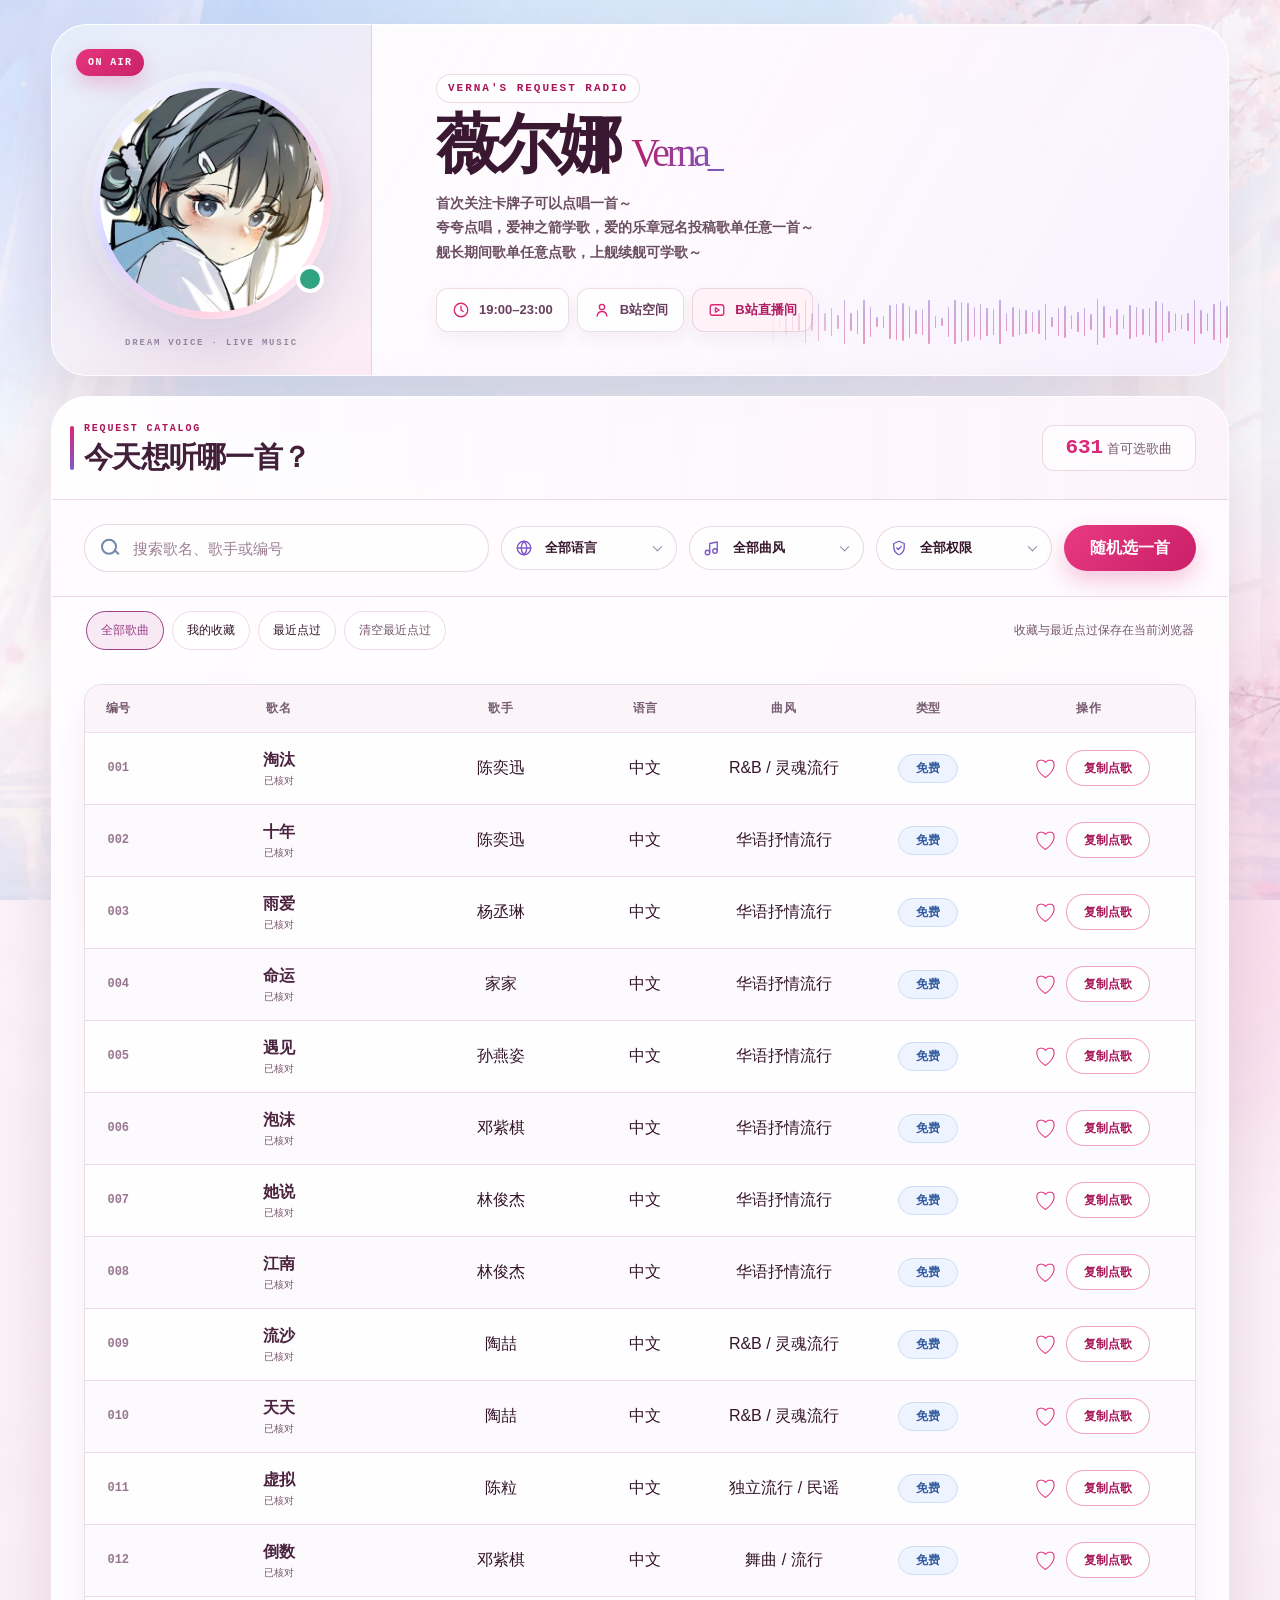
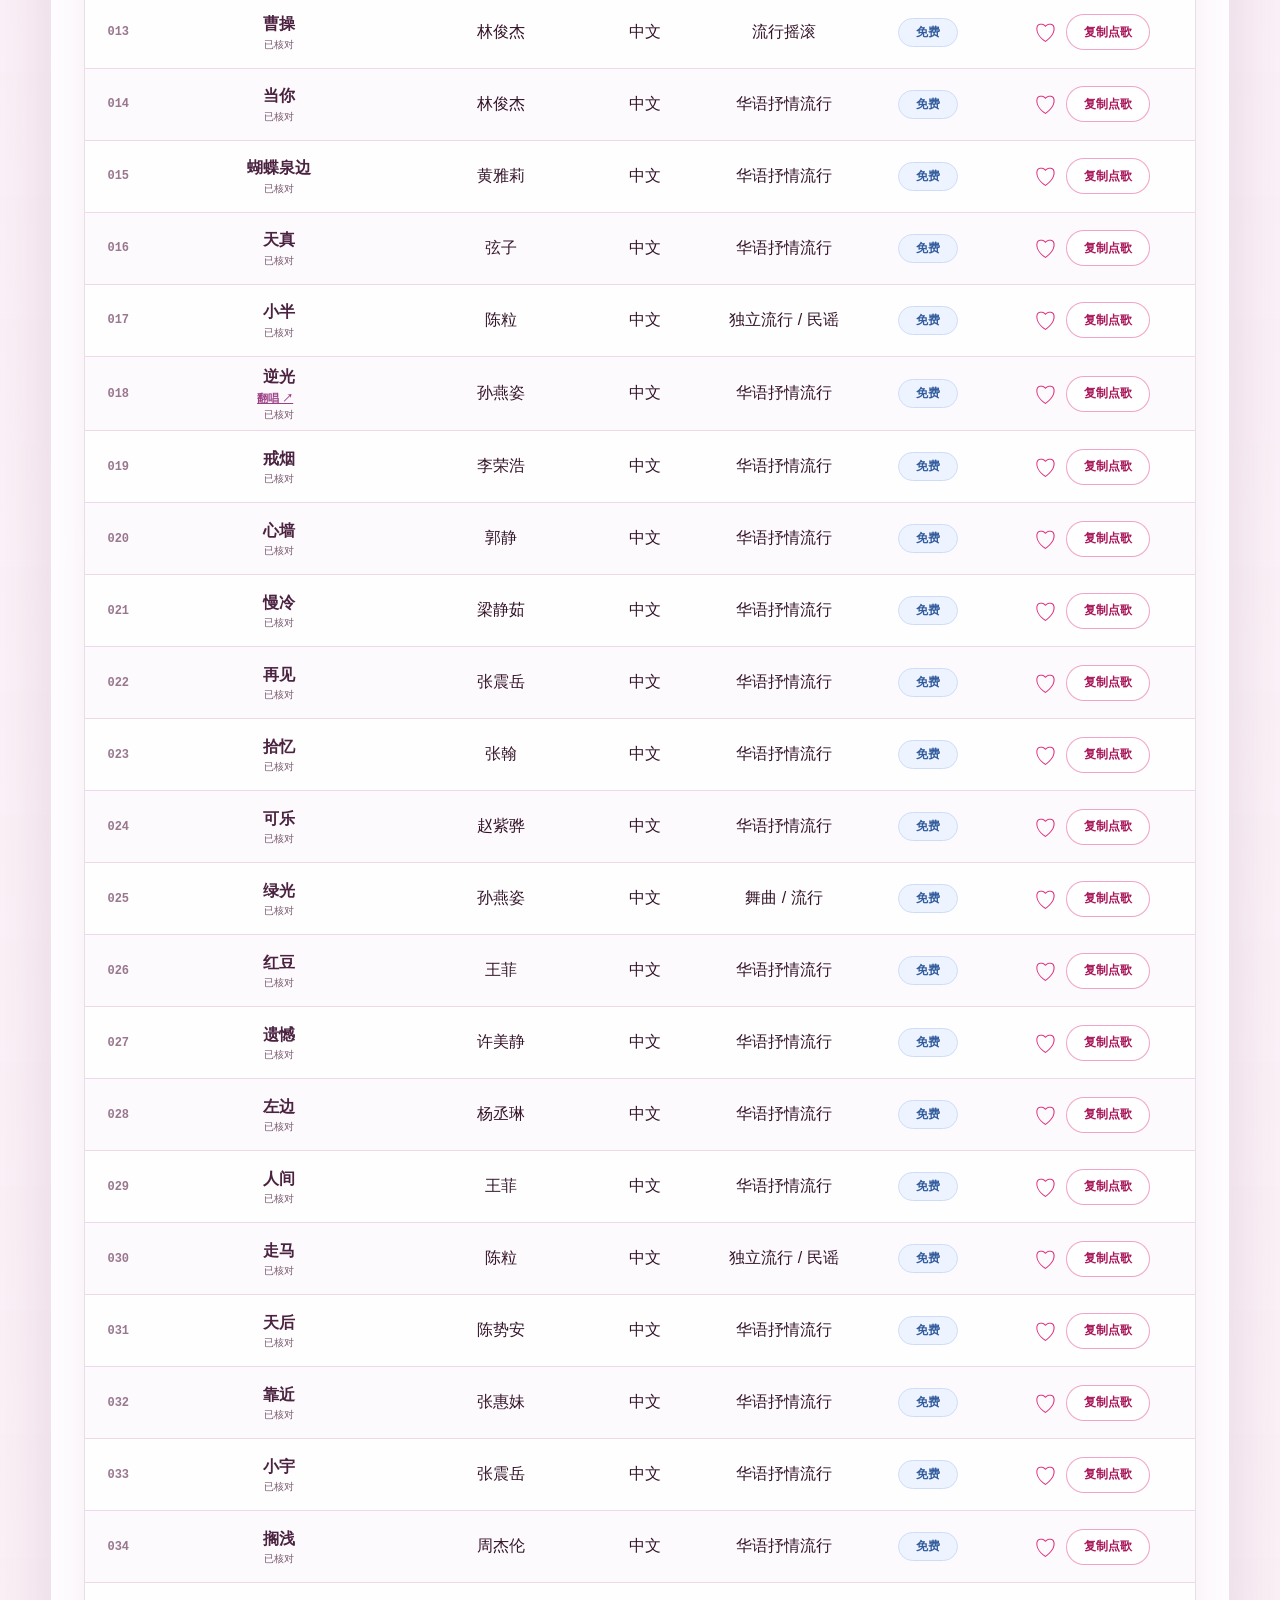
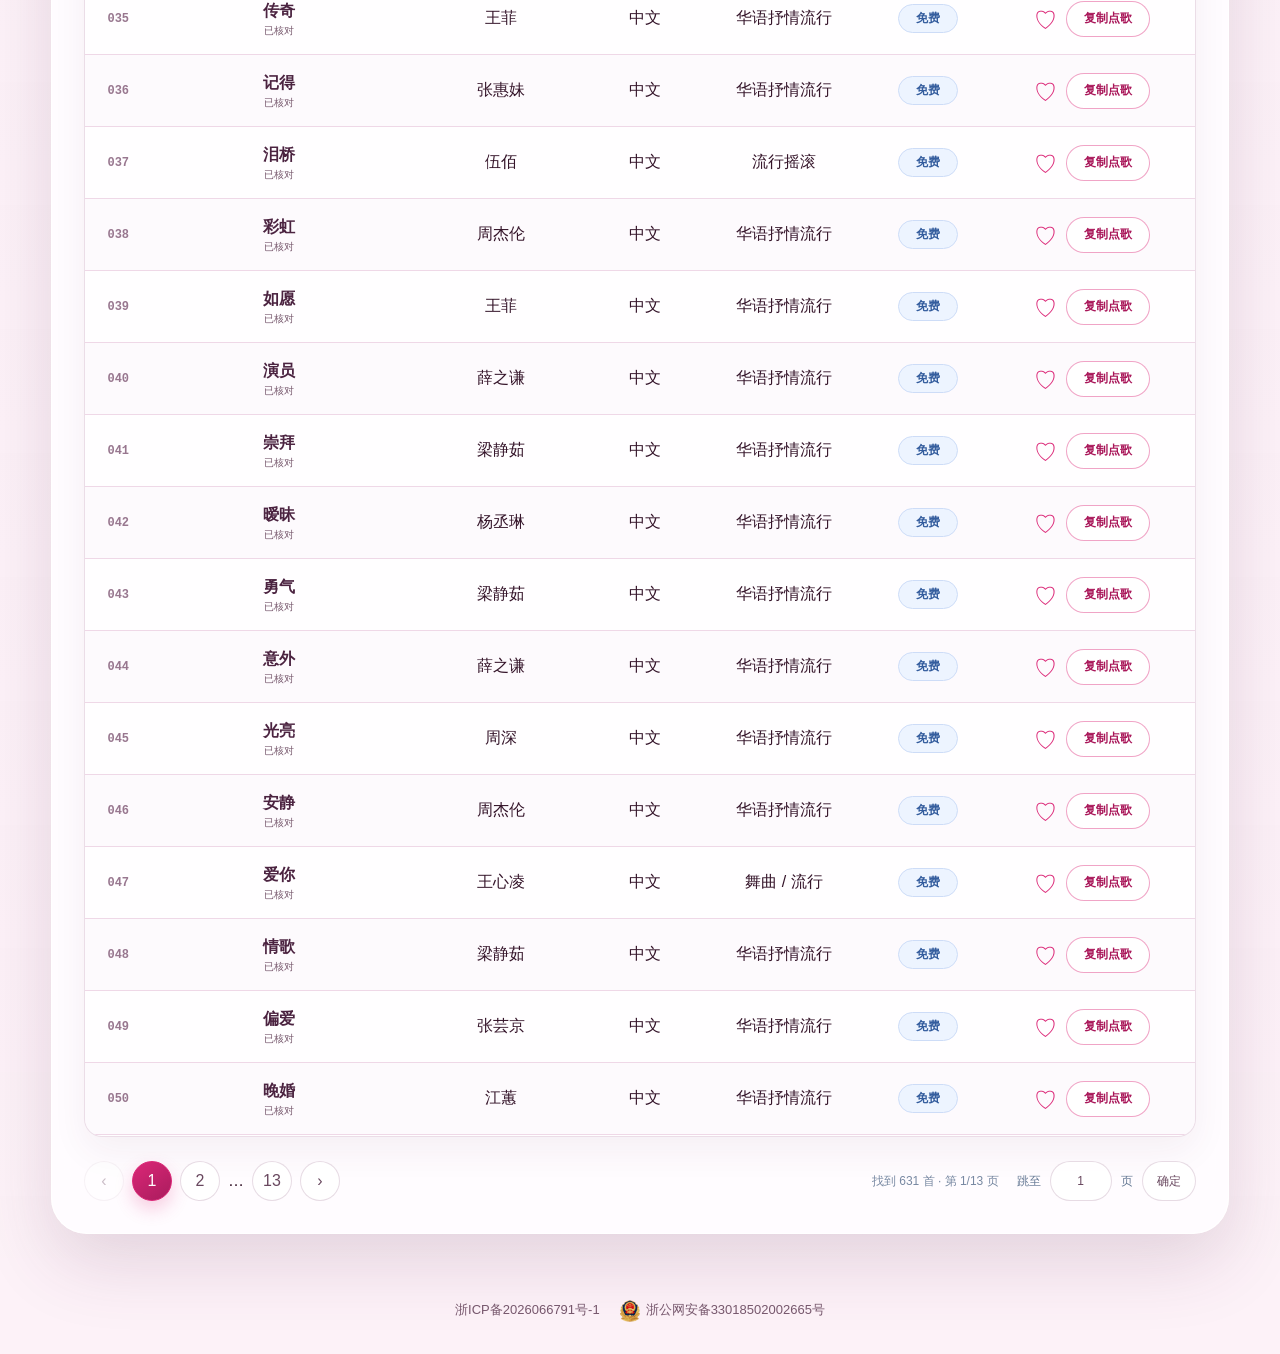
==== commit f8d2c8db: "Add files via upload" ====
--- a/index.html
+++ b/index.html
@@ -32,6 +32,7 @@
     @media(max-width:720px){.site{padding:10px}.hero{grid-template-columns:100px 1fr;min-height:0;border-radius:25px}.portrait-stage{min-height:154px}.portrait-stage:before{display:none}.avatar-ring{width:82px;height:82px;padding:4px}.hero-copy{padding:18px 14px}.eyebrow{font-size:8px}.hero h1{font-size:29px}.intro{grid-column:1/-1;margin:10px 0;font-size:11px;line-height:1.6}.meta{grid-column:1/-1}.meta-item{min-height:36px;padding-right:9px;font-size:10px}.line-icon{width:15px;height:15px;flex-basis:15px}.catalog{border-radius:25px}.catalog-head{padding:20px 16px 15px}.controls{padding:14px 12px;grid-template-columns:1fr 1fr;gap:8px}.search{grid-column:1/-1}.select-box:last-of-type{grid-column:auto}.random{grid-column:auto;height:42px}.notice{padding-left:16px}.table-shell{margin:0 10px}.pager{padding:15px 12px 22px;align-items:flex-start;flex-direction:column}.page-meta{display:none}.jump{align-self:flex-end}th:nth-child(1),td:nth-child(1),th:nth-child(3),td:nth-child(3),th:nth-child(4),td:nth-child(4),th:nth-child(5),td:nth-child(5){display:none}table{min-width:0}th:nth-child(2){width:48%}th:nth-child(6){width:20%}th:nth-child(7){width:32%}}
   </style>
   <link rel="stylesheet" href="refined.css?v=20260828-row-divider">
+  <link rel="stylesheet" href="catalog-upgrade.css">
 </head>
 <body>
   <div class="site">
@@ -72,6 +73,13 @@
         <div class="select-box" data-placeholder="全部权限"><span class="filter-icon" aria-hidden="true"><svg viewBox="0 0 24 24"><path d="M12 3 5 6v5c0 4.7 2.8 8.1 7 10 4.2-1.9 7-5.3 7-10V6l-7-3z"></path><path d="m9 12 2 2 4-4"></path></svg></span><button type="button" class="filter-trigger" aria-label="按权限筛选" aria-haspopup="listbox" aria-expanded="false"><span class="filter-value">全部权限</span></button><div class="filter-menu" role="listbox" aria-label="权限选项"></div><input type="hidden" id="type" value=""></div>
         <button id="random" class="random">随机选一首</button>
       </div>
+      <div class="viewer-tools" aria-label="我的歌曲">
+        <button data-view="all" aria-pressed="true">全部歌曲</button>
+        <button data-view="favorites" aria-pressed="false">我的收藏</button>
+        <button data-view="recent" aria-pressed="false">最近点过</button>
+        <button id="clear-recent">清空最近点过</button>
+        <span>收藏与最近点过保存在当前浏览器</span>
+      </div>
       <div id="notice" class="notice" aria-live="polite"></div>
       <div class="table-shell">
         <table>
@@ -90,67 +98,18 @@
     <a href="https://beian.miit.gov.cn/" target="_blank" rel="noopener noreferrer">浙ICP备2026066791号-1</a>
     <a class="police-filing" href="https://beian.mps.gov.cn/#/query/webSearch?code=33018502002665" target="_blank" rel="noopener noreferrer"><img src="assets/police-beian.png" width="20" height="22" alt="" aria-hidden="true">浙公网安备33018502002665号</a>
   </footer>
+  <dialog id="candidate" aria-labelledby="candidate-heading">
+    <h2 id="candidate-heading">随机候选</h2><p id="candidate-name" class="candidate-title"></p><p id="candidate-artist"></p>
+    <p>从当前搜索和筛选结果中选出，确认后复制点歌文字。</p>
+    <div class="dialog-actions"><button id="another">换一首</button><button id="choose-candidate">确认复制</button><button data-close="candidate">取消</button></div>
+  </dialog>
+  <dialog id="manual-copy" aria-labelledby="manual-heading">
+    <h2 id="manual-heading">手动复制点歌</h2><p>浏览器未允许自动复制。请选中下面的文字复制，再确认已完成。</p>
+    <textarea id="manual-value" readonly aria-label="点歌文字"></textarea>
+    <div class="dialog-actions"><button id="manual-copy-done">我已手动复制</button><button data-close="manual-copy">取消</button></div>
+  </dialog>
   <script src="songs-data.js?v=20260730-631"></script>
-  <script>
-    const PAGE_SIZE=10;let songs=[],filtered=[],page=1;
-    let pageReferenceRows='',measuredPageWidth=0;
-    const $=s=>document.querySelector(s),esc=s=>String(s??'').replace(/[&<>"']/g,c=>({'&':'&amp;','<':'&lt;','>':'&gt;','"':'&quot;',"'":'&#39;'}[c]));
-    function parseCSV(text){const rows=[];let row=[],cell='',quoted=false;for(let i=0;i<text.length;i++){const c=text[i],n=text[i+1];if(c==='"'&&quoted&&n==='"'){cell+='"';i++}else if(c==='"')quoted=!quoted;else if(c===','&&!quoted){row.push(cell);cell=''}else if((c==='\n'||c==='\r')&&!quoted){if(c==='\r'&&n==='\n')i++;row.push(cell);if(row.some(Boolean))rows.push(row);row=[];cell=''}else cell+=c}if(cell||row.length){row.push(cell);rows.push(row)}return rows.slice(1).map(r=>({id:r[0]||'',title:r[1]||'',artist:r[2]||'',language:r[3]||'',genre:r[4]||'',type:r[5]||'免费'}))}
-    function closeFilters(except=null){document.querySelectorAll('.select-box.open').forEach(box=>{if(box!==except){box.classList.remove('open');box.querySelector('.filter-trigger').setAttribute('aria-expanded','false')}})}
-    function addOptions(id,values){const input=$(id),box=input.closest('.select-box'),menu=box.querySelector('.filter-menu'),placeholder=box.dataset.placeholder,items=['',...[...new Set(values.filter(Boolean))].sort((a,b)=>a.localeCompare(b,'zh-CN'))];menu.innerHTML=items.map((v,i)=>`<button type="button" class="filter-option${i===0?' selected':''}" role="option" aria-selected="${i===0}" data-value="${esc(v)}">${esc(v||placeholder)}</button>`).join('');menu.querySelectorAll('.filter-option').forEach(option=>option.onclick=e=>{e.stopPropagation();input.value=option.dataset.value;box.querySelector('.filter-value').textContent=option.textContent;menu.querySelectorAll('.filter-option').forEach(item=>{const active=item===option;item.classList.toggle('selected',active);item.setAttribute('aria-selected',String(active))});box.classList.remove('open');box.querySelector('.filter-trigger').setAttribute('aria-expanded','false');input.dispatchEvent(new Event('change',{bubbles:true}))})}
-    function apply(reset=true){const q=$('#query').value.trim().toLocaleLowerCase('zh-CN'),l=$('#language').value,g=$('#genre').value,t=$('#type').value;filtered=songs.filter(s=>(!q||[s.id,s.title,s.artist].join(' ').toLocaleLowerCase('zh-CN').includes(q))&&(!l||s.language===l)&&(!g||s.genre===g)&&(!t||s.type===t));if(reset)page=1;render()}
-    function reservePageSpace(referenceRows='') {
-      if (!pageReferenceRows && referenceRows) pageReferenceRows=referenceRows;
-      const shell=$('.table-shell'),width=parseFloat(getComputedStyle(shell).width);
-      if (!pageReferenceRows || !width || width===measuredPageWidth) return;
-      // Measure the original ten-song page at the current responsive width.
-      // The temporary, inert sample never becomes a real song or a focus target.
-      const sample=shell.cloneNode(false),table=shell.querySelector('table').cloneNode(false);
-      sample.classList.add('page-size-probe');
-      sample.setAttribute('aria-hidden','true');
-      sample.inert=true;
-      sample.style.width=`${width}px`;
-      table.append(shell.querySelector('thead').cloneNode(true));
-      const body=document.createElement('tbody');
-      body.className='reveal';
-      body.innerHTML=pageReferenceRows;
-      table.append(body);
-      sample.append(table);
-      $('.catalog').append(sample);
-      const height=Math.ceil(parseFloat(getComputedStyle(sample).height));
-      sample.remove();
-      measuredPageWidth=width;
-      shell.style.height=`${height}px`;
-    }
-    function positionFilterMenu(box) {
-      const trigger=box.querySelector('.filter-trigger').getBoundingClientRect();
-      const catalog=$('.catalog').getBoundingClientRect();
-      const gap=8,edge=12;
-      const below=Math.max(0,Math.min(innerHeight-edge,catalog.bottom-edge)-trigger.bottom-gap);
-      const above=Math.max(0,trigger.top-gap-Math.max(edge,catalog.top+edge));
-      const upward=below<Math.min(320,box.querySelector('.filter-menu').scrollHeight) && above>below;
-      box.classList.toggle('menu-up',upward);
-      box.style.setProperty('--menu-available-height',`${Math.floor(upward?above:below)}px`);
-    }
-    let menuPositionFrame=0;
-    function scheduleFilterPosition() {
-      cancelAnimationFrame(menuPositionFrame);
-      menuPositionFrame=requestAnimationFrame(()=>document.querySelectorAll('.select-box.open').forEach(positionFilterMenu));
-    }
-    window.addEventListener('resize',()=>{reservePageSpace();scheduleFilterPosition()},{passive:true});
-    window.addEventListener('scroll',scheduleFilterPosition,{passive:true});
-    if ('ResizeObserver' in window) new ResizeObserver(()=>reservePageSpace()).observe($('.table-shell'));
-    document.fonts?.ready.then(()=>{measuredPageWidth=0;reservePageSpace()});
-    function render(){const total=Math.max(1,Math.ceil(filtered.length/PAGE_SIZE));page=Math.max(1,Math.min(page,total));const items=filtered.slice((page-1)*PAGE_SIZE,page*PAGE_SIZE),rows=$('#rows');rows.classList.remove('reveal');rows.innerHTML=items.length?items.map((s,i)=>`<tr style="--i:${i}"><td class="number">${esc(s.id)}</td><td class="title">${esc(s.title)}</td><td>${esc(s.artist)||'<span class="muted">待补充</span>'}</td><td>${esc(s.language)||'—'}</td><td>${esc(s.genre)||'—'}</td><td><span class="tag ${s.type==='SC'?'sc':s.type==='舰限'?'ship':'free'}">${esc(s.type)}</span></td><td><button class="copy" data-id="${esc(s.id)}">复制点歌</button></td></tr>`).join(''):'<tr><td colspan="7" class="empty">没有符合条件的歌曲，请调整搜索或筛选。</td></tr>';reservePageSpace(items.length===PAGE_SIZE?rows.innerHTML:'');$('.table-shell').scrollTop=0;requestAnimationFrame(()=>rows.classList.add('reveal'));document.querySelectorAll('.copy').forEach(b=>b.onclick=()=>copySong(songs.find(s=>s.id===b.dataset.id),b));renderPages(total);$('#pageMeta').textContent=`找到 ${filtered.length} 首 · 第 ${page}/${total} 页`;$('#jump').value=page}
-    function goToPage(next){const target=Number(next)||1;document.documentElement.style.setProperty('--page-shift',target>page?'18px':target<page?'-18px':'0px');page=target;render()}
-    function renderPages(total){const visible=[];for(let p=1;p<=total;p++)if(p===1||p===total||Math.abs(p-page)<=1)visible.push(p);let last=0,html=`<button class="page-btn" data-p="${page-1}" ${page===1?'disabled':''}>‹</button>`;visible.forEach(p=>{if(last&&p-last>1)html+='<span>…</span>';html+=`<button class="page-btn ${p===page?'active':''}" data-p="${p}">${p}</button>`;last=p});html+=`<button class="page-btn" data-p="${page+1}" ${page===total?'disabled':''}>›</button>`;$('#pages').innerHTML=html;document.querySelectorAll('.page-btn:not(:disabled)').forEach(b=>b.onclick=()=>goToPage(b.dataset.p))}
-    async function copySong(s,button){if(!s)return;const text=s.artist?`点歌 ${s.title}（${s.artist}）`:`点歌 ${s.title}`;try{await navigator.clipboard.writeText(text)}catch{const x=document.createElement('textarea');x.value=text;document.body.append(x);x.select();document.execCommand('copy');x.remove()}if(button){button.classList.add('copied');button.textContent='已复制 ✓';setTimeout(()=>{button.classList.remove('copied');button.textContent='复制点歌'},1500)}showToast(`已复制：${text}`)}
-    function showToast(text){const t=$('#toast');t.querySelector('.toast-message').textContent=text;t.classList.remove('show');requestAnimationFrame(()=>t.classList.add('show'));clearTimeout(showToast.timer);showToast.timer=setTimeout(()=>t.classList.remove('show'),2200)}
-    function makeSoundline(){const box=document.querySelector('.soundline');for(let i=0;i<72;i++){const bar=document.createElement('i');bar.style.setProperty('--h',`${8+Math.random()*38}px`);bar.style.setProperty('--d',`${-Math.random()*1.8}s`);bar.style.setProperty('--speed',`${1.2+Math.random()*1.2}s`);box.append(bar)}}
-    document.querySelectorAll('.filter-trigger').forEach(trigger=>trigger.onclick=e=>{e.stopPropagation();const box=trigger.closest('.select-box'),opening=!box.classList.contains('open');closeFilters(box);box.classList.toggle('open',opening);trigger.setAttribute('aria-expanded',String(opening));if(opening)positionFilterMenu(box)});document.addEventListener('click',()=>closeFilters());document.addEventListener('keydown',e=>{if(e.key==='Escape'){closeFilters();document.activeElement?.blur()}});['#query','#language','#genre','#type'].forEach(id=>$(id).addEventListener(id==='#query'?'input':'change',e=>{if(id!=='#query'){const box=e.target.closest('.select-box');box.classList.remove('changed');requestAnimationFrame(()=>box.classList.add('changed'));setTimeout(()=>box.classList.remove('changed'),430)}apply(true)}));$('#random').onclick=()=>{if(!filtered.length)return showToast('当前条件下没有歌曲');const button=$('#random');button.classList.add('is-picking');button.textContent='正在抽选…';setTimeout(()=>{const picked=filtered[Math.floor(Math.random()*filtered.length)];button.classList.remove('is-picking');button.textContent='随机选一首';const notice=$('#notice');notice.textContent=`随机抽中：${picked.title}${picked.artist?`（${picked.artist}）`:''}`;notice.classList.remove('flash');requestAnimationFrame(()=>notice.classList.add('flash'));copySong(picked)},520)};$('#go').onclick=()=>{page=Number($('#jump').value)||1;render()};$('#jump').onkeydown=e=>{if(e.key==='Enter')$('#go').click()};makeSoundline();
-    function loadSongs(items){songs=items;filtered=[...songs];const count=$('#totalCount');count.textContent=songs.length;count.classList.add('bump');setTimeout(()=>count.classList.remove('bump'),500);addOptions('#language',songs.map(s=>s.language));addOptions('#genre',songs.map(s=>s.genre));addOptions('#type',songs.map(s=>s.type));render()}
-    fetch('songs.csv?v=20260730-631',{cache:'no-store'}).then(r=>{if(!r.ok)throw Error();return r.text()}).then(text=>loadSongs(parseCSV(text.replace(/^\uFEFF/,'')))).catch(()=>{if(Array.isArray(window.VERNA_SONGS)&&window.VERNA_SONGS.length)loadSongs(window.VERNA_SONGS);else{$('#rows').innerHTML='<tr><td colspan="7" class="empty">歌单载入失败，请确认 songs.csv 与网页位于同一文件夹。</td></tr>';$('#totalCount').textContent='0'}})
-  </script>
+  <script type="module" src="catalog-app.mjs"></script>
 </body>
 </html>
 
--- a/catalog-upgrade.css
+++ b/catalog-upgrade.css
@@ -0,0 +1,20 @@
+/* New controls use Verna's existing pink / blue palette and type system. */
+.viewer-tools{display:flex;align-items:center;flex-wrap:wrap;gap:8px;padding:14px 34px 0;font-size:12px;color:var(--ink-soft)}
+.viewer-tools button,.dialog-actions button{border:1px solid var(--line);border-radius:999px;padding:9px 14px;color:var(--ink);background:#fff;font:inherit;cursor:pointer}
+.viewer-tools button[aria-pressed=true],.dialog-actions button:nth-child(2){background:var(--iris-soft);border-color:var(--iris);color:var(--iris)}
+.viewer-tools span{margin-left:auto}.viewer-tools #clear-recent{font-size:12px;color:var(--ink-soft)}
+.song-actions{display:flex;align-items:center;justify-content:center;gap:6px}.favorite{flex:0 0 32px;width:32px;height:34px;border:0;border-radius:50%;background:transparent;color:var(--coral);font-size:23px;cursor:pointer}.favorite[aria-pressed=true]{background:#fce7f3}
+.table-shell{overflow-y:visible;overscroll-behavior-y:auto}.table-shell table{min-width:0}
+.table-shell th:nth-child(1){width:6%}.table-shell th:nth-child(2){width:23%}.table-shell th:nth-child(3){width:17%}.table-shell th:nth-child(4){width:9%}.table-shell th:nth-child(5){width:16%}.table-shell th:nth-child(6){width:10%}.table-shell th:nth-child(7){width:19%}
+.table-shell td{height:72px;border-bottom:1px solid var(--line)}.table-shell tbody tr:last-child td:not(.empty){border-bottom:1px solid var(--line)}
+.song-title,.song-notes{display:block;overflow:hidden;text-overflow:ellipsis;white-space:nowrap}.song-notes{color:var(--ink-soft);font-size:10px;font-weight:400;max-height:16px}.cover-links{display:block;font-size:11px;white-space:nowrap;overflow:auto}.cover-links a{color:var(--iris);text-decoration:underline;margin-right:8px}
+dialog{width:min(480px,calc(100vw - 28px));max-height:85vh;overflow:auto;padding:26px;border:1px solid var(--line);border-radius:24px;color:var(--ink);background:#fffafd;box-shadow:var(--shadow)}dialog::backdrop{background:rgba(50,32,60,.38)}dialog h2{margin-top:0}.candidate-title{font-size:26px;font-weight:700}.dialog-actions{display:flex;gap:10px;flex-wrap:wrap;margin-top:20px}dialog textarea{width:100%;min-height:90px;padding:12px;box-sizing:border-box;border:1px solid var(--line);border-radius:12px;font:inherit}
+@media(max-width:720px){
+ .viewer-tools{padding:12px 12px 0;gap:6px}.viewer-tools button{padding:8px 10px}.viewer-tools span{flex-basis:100%;margin:0;font-size:11px}
+ .table-shell tbody tr,.table-shell tbody.reveal tr{height:244px;box-sizing:border-box;border-bottom:1px solid var(--line)}
+ .table-shell td{height:auto}.table-shell td.title{display:block!important;text-align:left;padding-left:5px}.table-shell td.title::before{display:none}
+ .song-title{font-size:16px}.song-actions{width:100%}.song-actions .copy{flex:1}.favorite{flex-basis:40px;width:40px;height:42px}
+ .table-shell td:nth-child(3),.table-shell td:nth-child(5){overflow:hidden;display:block!important;white-space:nowrap;text-overflow:ellipsis}
+ .table-shell td:nth-child(3)::before,.table-shell td:nth-child(5)::before{margin-right:6px}
+ .table-shell .empty{height:160px;grid-column:1/-1}
+}
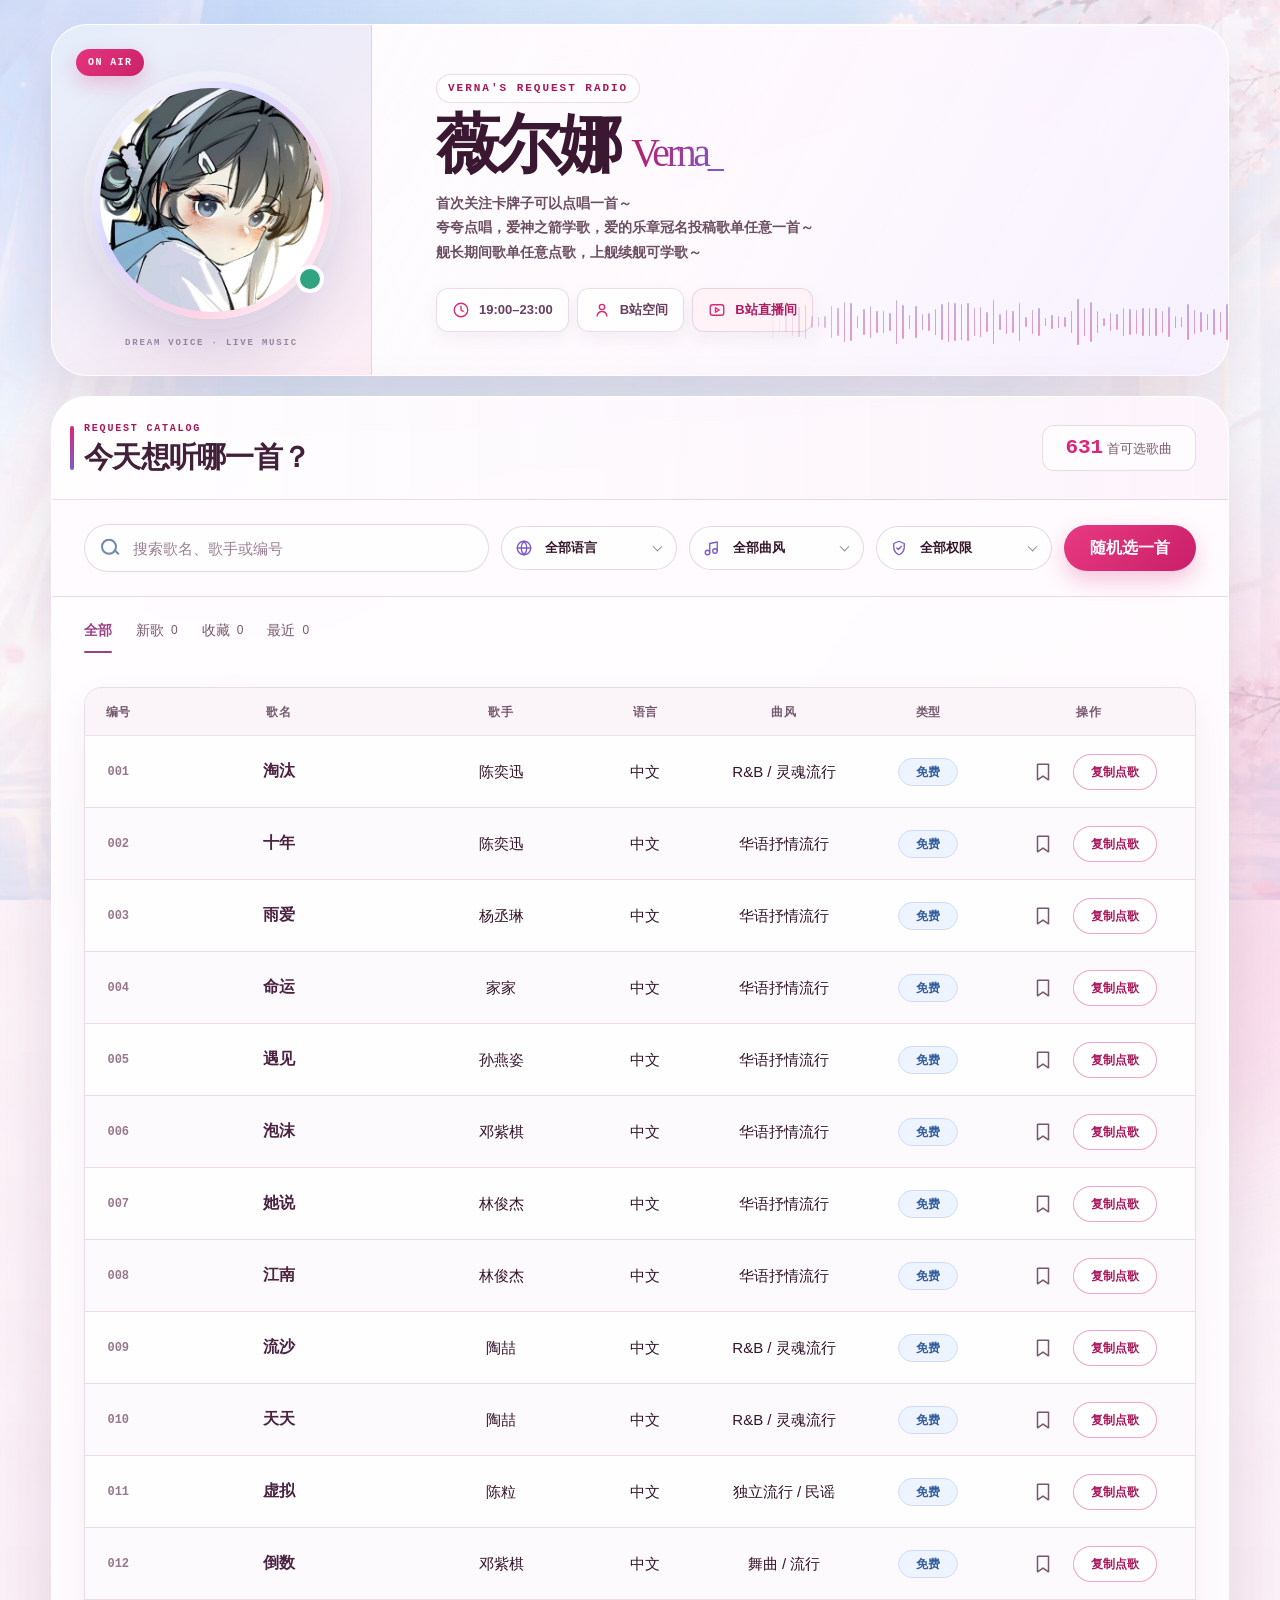
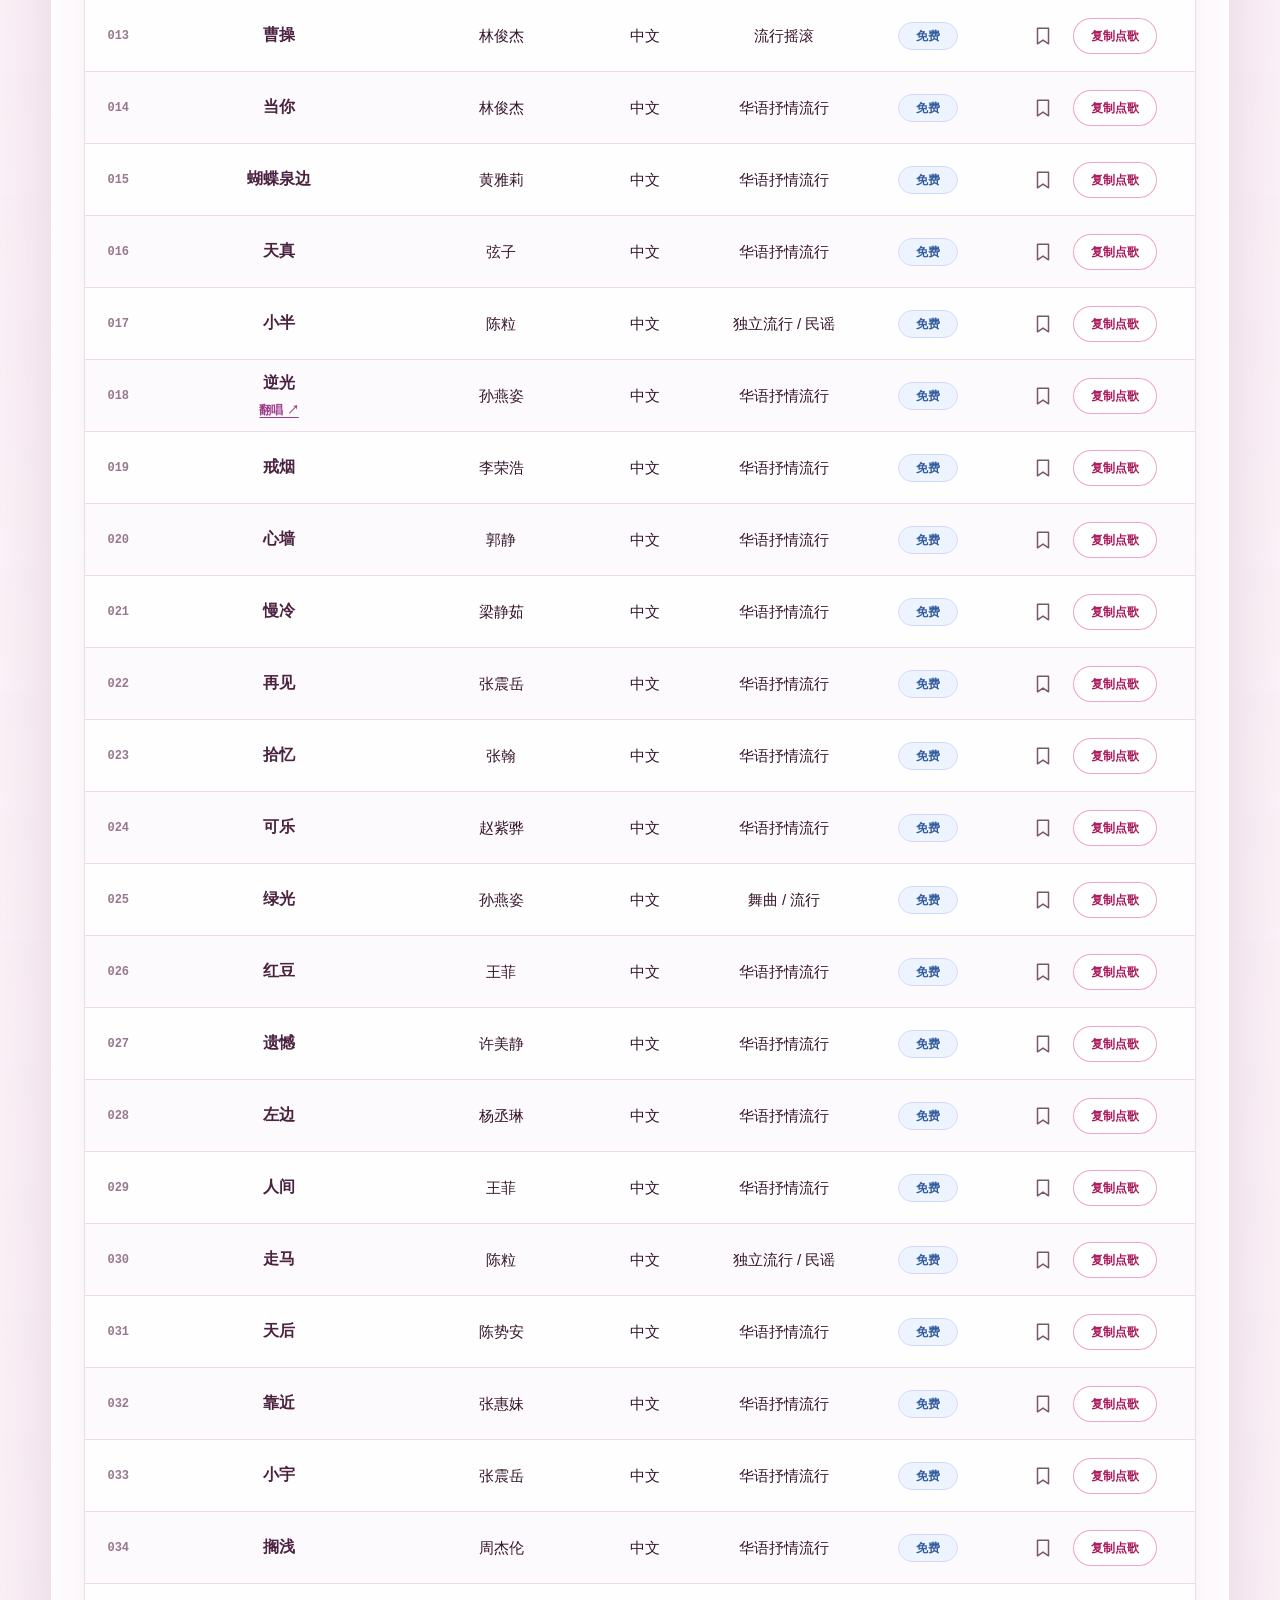
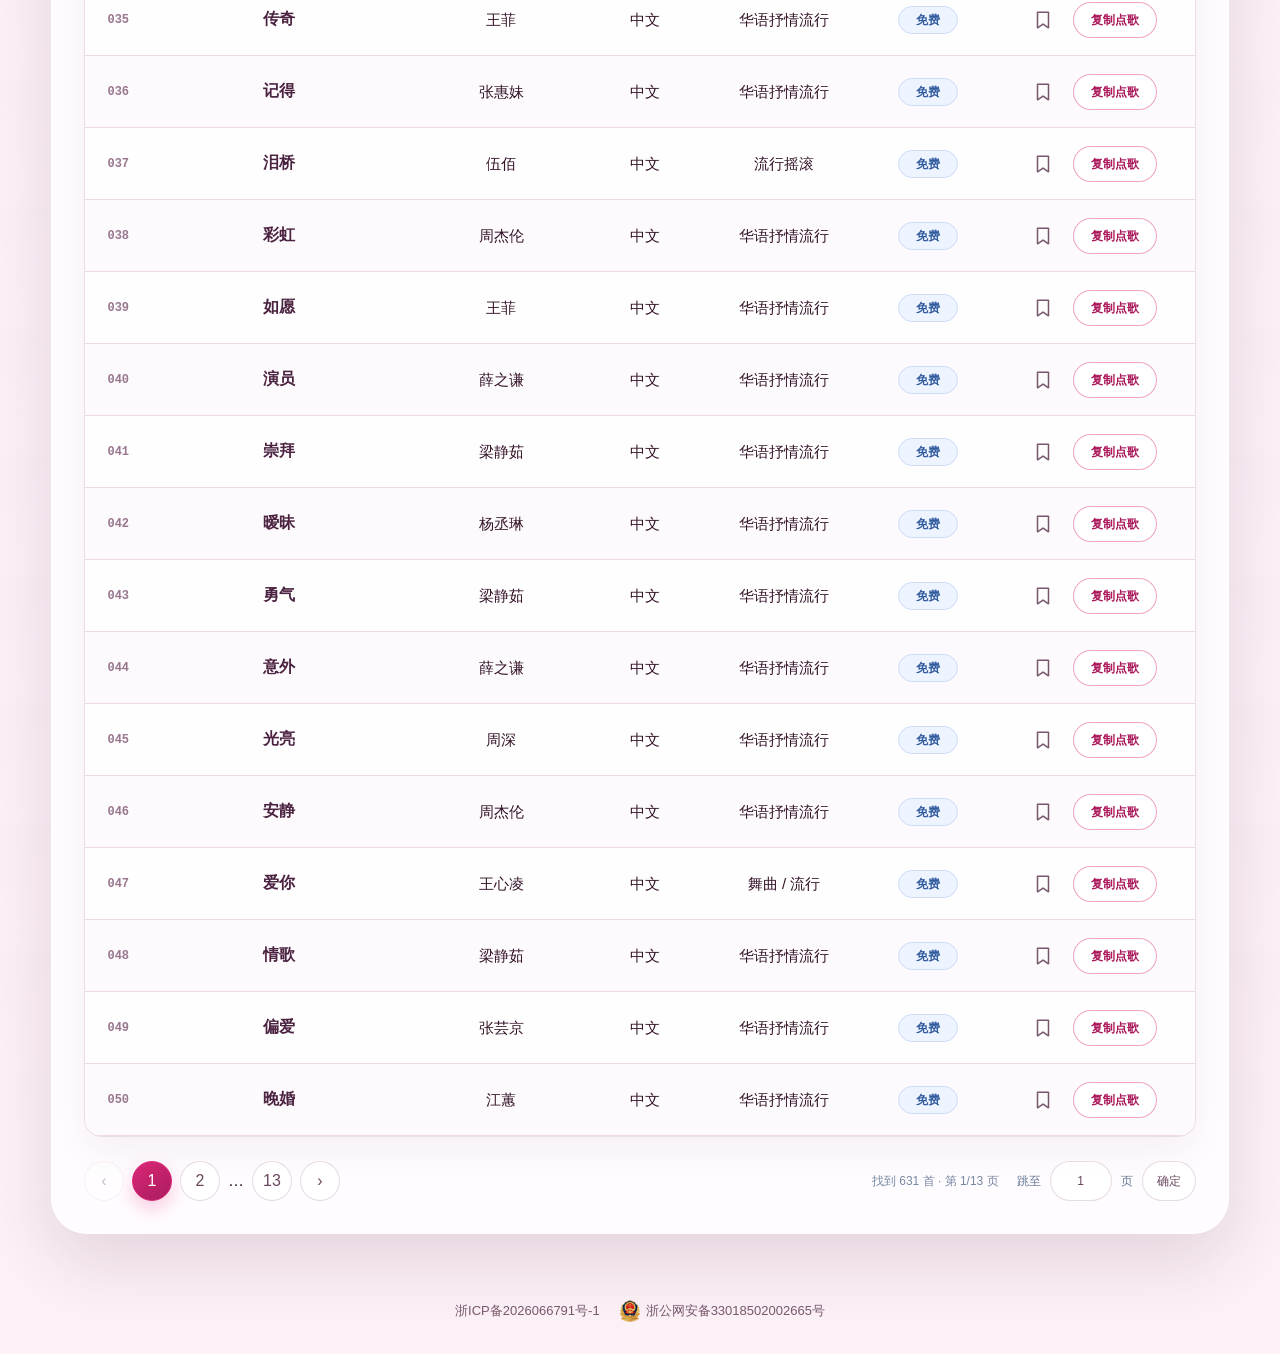
==== commit a144523d: "Add files via upload" ====
--- a/index.html
+++ b/index.html
@@ -74,11 +74,13 @@
         <button id="random" class="random">随机选一首</button>
       </div>
       <div class="viewer-tools" aria-label="我的歌曲">
-        <button data-view="all" aria-pressed="true">全部歌曲</button>
-        <button data-view="favorites" aria-pressed="false">我的收藏</button>
-        <button data-view="recent" aria-pressed="false">最近点过</button>
-        <button id="clear-recent">清空最近点过</button>
-        <span>收藏与最近点过保存在当前浏览器</span>
+        <div class="view-tabs" role="group" aria-label="歌曲分类">
+          <button data-view="all" aria-pressed="true">全部</button>
+          <button data-view="new" aria-pressed="false" title="近 7 天新增的歌曲">新歌 <span id="new-count" class="view-count">0</span></button>
+          <button data-view="favorites" aria-pressed="false">收藏 <span id="favorites-count" class="view-count">0</span></button>
+          <button data-view="recent" aria-pressed="false">最近 <span id="recent-count" class="view-count">0</span></button>
+        </div>
+        <button id="clear-recent" hidden>清空最近点过</button>
       </div>
       <div id="notice" class="notice" aria-live="polite"></div>
       <div class="table-shell">
@@ -98,15 +100,17 @@
     <a href="https://beian.miit.gov.cn/" target="_blank" rel="noopener noreferrer">浙ICP备2026066791号-1</a>
     <a class="police-filing" href="https://beian.mps.gov.cn/#/query/webSearch?code=33018502002665" target="_blank" rel="noopener noreferrer"><img src="assets/police-beian.png" width="20" height="22" alt="" aria-hidden="true">浙公网安备33018502002665号</a>
   </footer>
-  <dialog id="candidate" aria-labelledby="candidate-heading">
-    <h2 id="candidate-heading">随机候选</h2><p id="candidate-name" class="candidate-title"></p><p id="candidate-artist"></p>
-    <p>从当前搜索和筛选结果中选出，确认后复制点歌文字。</p>
-    <div class="dialog-actions"><button id="another">换一首</button><button id="choose-candidate">确认复制</button><button data-close="candidate">取消</button></div>
+  <dialog id="candidate" class="song-dialog" aria-labelledby="candidate-heading">
+    <button class="dialog-close" data-close="candidate" aria-label="关闭随机候选">×</button>
+    <h2 id="candidate-heading">随机候选</h2>
+    <div class="candidate-song"><p id="candidate-name" class="candidate-title"></p><p id="candidate-artist"></p></div>
+    <div class="dialog-actions"><button id="another">换一首</button><button id="choose-candidate" class="primary-action">就点这首</button></div>
   </dialog>
-  <dialog id="manual-copy" aria-labelledby="manual-heading">
-    <h2 id="manual-heading">手动复制点歌</h2><p>浏览器未允许自动复制。请选中下面的文字复制，再确认已完成。</p>
+  <dialog id="manual-copy" class="song-dialog" aria-labelledby="manual-heading">
+    <button class="dialog-close" data-close="manual-copy" aria-label="关闭手动复制">×</button>
+    <h2 id="manual-heading">手动复制点歌</h2><p class="manual-hint">浏览器未允许自动复制，请复制下面的文字。</p>
     <textarea id="manual-value" readonly aria-label="点歌文字"></textarea>
-    <div class="dialog-actions"><button id="manual-copy-done">我已手动复制</button><button data-close="manual-copy">取消</button></div>
+    <div class="dialog-actions"><button id="manual-copy-done" class="primary-action">我已手动复制</button></div>
   </dialog>
   <script src="songs-data.js?v=20260730-631"></script>
   <script type="module" src="catalog-app.mjs"></script>
--- a/catalog-upgrade.css
+++ b/catalog-upgrade.css
@@ -1,20 +1,132 @@
-/* New controls use Verna's existing pink / blue palette and type system. */
-.viewer-tools{display:flex;align-items:center;flex-wrap:wrap;gap:8px;padding:14px 34px 0;font-size:12px;color:var(--ink-soft)}
-.viewer-tools button,.dialog-actions button{border:1px solid var(--line);border-radius:999px;padding:9px 14px;color:var(--ink);background:#fff;font:inherit;cursor:pointer}
-.viewer-tools button[aria-pressed=true],.dialog-actions button:nth-child(2){background:var(--iris-soft);border-color:var(--iris);color:var(--iris)}
-.viewer-tools span{margin-left:auto}.viewer-tools #clear-recent{font-size:12px;color:var(--ink-soft)}
-.song-actions{display:flex;align-items:center;justify-content:center;gap:6px}.favorite{flex:0 0 32px;width:32px;height:34px;border:0;border-radius:50%;background:transparent;color:var(--coral);font-size:23px;cursor:pointer}.favorite[aria-pressed=true]{background:#fce7f3}
-.table-shell{overflow-y:visible;overscroll-behavior-y:auto}.table-shell table{min-width:0}
-.table-shell th:nth-child(1){width:6%}.table-shell th:nth-child(2){width:23%}.table-shell th:nth-child(3){width:17%}.table-shell th:nth-child(4){width:9%}.table-shell th:nth-child(5){width:16%}.table-shell th:nth-child(6){width:10%}.table-shell th:nth-child(7){width:19%}
-.table-shell td{height:72px;border-bottom:1px solid var(--line)}.table-shell tbody tr:last-child td:not(.empty){border-bottom:1px solid var(--line)}
-.song-title,.song-notes{display:block;overflow:hidden;text-overflow:ellipsis;white-space:nowrap}.song-notes{color:var(--ink-soft);font-size:10px;font-weight:400;max-height:16px}.cover-links{display:block;font-size:11px;white-space:nowrap;overflow:auto}.cover-links a{color:var(--iris);text-decoration:underline;margin-right:8px}
-dialog{width:min(480px,calc(100vw - 28px));max-height:85vh;overflow:auto;padding:26px;border:1px solid var(--line);border-radius:24px;color:var(--ink);background:#fffafd;box-shadow:var(--shadow)}dialog::backdrop{background:rgba(50,32,60,.38)}dialog h2{margin-top:0}.candidate-title{font-size:26px;font-weight:700}.dialog-actions{display:flex;gap:10px;flex-wrap:wrap;margin-top:20px}dialog textarea{width:100%;min-height:90px;padding:12px;box-sizing:border-box;border:1px solid var(--line);border-radius:12px;font:inherit}
-@media(max-width:720px){
- .viewer-tools{padding:12px 12px 0;gap:6px}.viewer-tools button{padding:8px 10px}.viewer-tools span{flex-basis:100%;margin:0;font-size:11px}
- .table-shell tbody tr,.table-shell tbody.reveal tr{height:244px;box-sizing:border-box;border-bottom:1px solid var(--line)}
- .table-shell td{height:auto}.table-shell td.title{display:block!important;text-align:left;padding-left:5px}.table-shell td.title::before{display:none}
- .song-title{font-size:16px}.song-actions{width:100%}.song-actions .copy{flex:1}.favorite{flex-basis:40px;width:40px;height:42px}
- .table-shell td:nth-child(3),.table-shell td:nth-child(5){overflow:hidden;display:block!important;white-space:nowrap;text-overflow:ellipsis}
- .table-shell td:nth-child(3)::before,.table-shell td:nth-child(5)::before{margin-right:6px}
- .table-shell .empty{height:160px;grid-column:1/-1}
+/* Public catalog details. Keep Verna's palette; internal notes stay in admin. */
+.viewer-tools {
+  display:flex; align-items:center; flex-wrap:wrap; gap:8px 20px;
+  margin:0 32px; padding:10px 0 0; color:var(--ink-soft);
 }
+.view-tabs { display:flex; align-items:center; gap:24px; }
+.view-tabs button {
+  position:relative; display:inline-flex; align-items:center; gap:7px;
+  min-height:46px; padding:8px 0; border:0; border-radius:0;
+  background:transparent; color:var(--ink-soft); font-family:inherit; font-size:14px; line-height:1.5; font-weight:500;
+  white-space:nowrap;
+}
+.view-tabs button[aria-pressed=true] { color:var(--iris); font-weight:700; }
+.view-tabs button[aria-pressed=true]::after {
+  content:""; position:absolute; bottom:0; left:0; right:0;
+  height:2px; border-radius:2px; background:currentColor;
+}
+.view-count { font-size:12px; font-weight:400; font-variant-numeric:tabular-nums; }
+#clear-recent { margin-left:auto; min-height:44px; padding:6px 0; border:0; background:transparent; color:var(--ink-soft); font-size:12px; text-decoration:underline; text-underline-offset:4px; }
+.viewer-tools [hidden] { display:none; }
+.song-actions { display:flex; align-items:center; justify-content:center; gap:8px; }
+.favorite {
+  display:inline-grid; place-items:center; flex:0 0 44px; width:44px; height:44px;
+  padding:10px; border:0; border-radius:10px; background:transparent; color:var(--ink-soft);
+}
+.favorite svg { display:block; width:22px; height:22px; fill:none; stroke:currentColor; stroke-width:1.65; stroke-linejoin:round; }
+.favorite:hover { color:var(--iris); background:var(--iris-soft); }
+.favorite[aria-pressed=true] { color:var(--iris); }
+.favorite[aria-pressed=true] svg { fill:currentColor; }
+.view-tabs button:focus-visible,.favorite:focus-visible,.dialog-close:focus-visible,.dialog-actions button:focus-visible {
+  outline:2px solid var(--iris); outline-offset:3px;
+}
+.table-shell { overflow-y:visible; overscroll-behavior-y:auto; }
+.table-shell table { min-width:0; }
+.table-shell th:nth-child(1) { width:6%; }
+.table-shell th:nth-child(2) { width:23%; }
+.table-shell th:nth-child(3) { width:17%; }
+.table-shell th:nth-child(4) { width:9%; }
+.table-shell th:nth-child(5) { width:16%; }
+.table-shell th:nth-child(6) { width:10%; }
+.table-shell th:nth-child(7) { width:19%; }
+.table-shell td { height:72px; border-bottom:1px solid var(--line); font-size:15px; }
+.table-shell td.title { font-size:16px; }
+.table-shell td.number { font-size:12px; }
+.table-shell tbody tr:last-child td:not(.empty) { border-bottom:1px solid var(--line); }
+.song-title { display:block; overflow:hidden; text-overflow:ellipsis; white-space:nowrap; }
+.cover-links { display:flex; justify-content:center; gap:8px; margin-top:4px; font-size:12px; line-height:20px; white-space:nowrap; overflow:auto; }
+.cover-links a { color:var(--iris); text-decoration:underline; text-underline-offset:3px; }
+.song-dialog {
+  position:fixed; inset:0; margin:auto; width:min(420px,calc(100vw - 32px));
+  max-height:calc(100dvh - 32px); padding:28px; overflow:auto;
+  border:1px solid var(--line); border-radius:24px; color:var(--ink);
+  background:#fffafd; box-shadow:var(--shadow); font:inherit;
+}
+.song-dialog::backdrop { background:rgba(50,32,60,.38); }
+.song-dialog h2 { margin:0; padding-right:36px; font-size:16px; line-height:24px; font-weight:600; color:var(--ink-soft); }
+.dialog-close { position:absolute; top:14px; right:14px; display:grid; place-items:center; width:44px; height:44px; padding:0; border:0; border-radius:50%; background:transparent; color:var(--ink-soft); font:400 28px/1 Arial,sans-serif; }
+.dialog-close:hover { color:var(--iris); background:var(--iris-soft); }
+.candidate-song { margin:28px 0; }
+.candidate-title { margin:0; font-size:26px; line-height:1.4; font-weight:700; overflow-wrap:anywhere; }
+#candidate-artist { margin:8px 0 0; color:var(--ink-soft); font-size:15px; line-height:1.6; overflow-wrap:anywhere; }
+.dialog-actions { display:flex; align-items:center; gap:12px; margin:0; }
+.dialog-actions button { flex:1; min-height:46px; padding:10px 18px; border:1px solid var(--line); border-radius:999px; color:var(--ink); background:#fff; font:inherit; font-size:14px; line-height:1.5; font-weight:600; }
+.dialog-actions .primary-action { border-color:var(--coral); background:var(--coral); color:#fff; }
+.dialog-actions button:disabled { opacity:.45; cursor:default; }
+.manual-hint { margin:24px 0 14px; font-size:14px; color:var(--ink-soft); }
+.song-dialog textarea { width:100%; min-height:96px; margin:0 0 20px; padding:12px; border:1px solid var(--line); border-radius:12px; font:inherit; font-size:16px; resize:vertical; }
+@media (min-width:721px) and (max-width:1050px) {
+  .controls { grid-template-columns:repeat(4,minmax(0,1fr)); gap:10px; }
+  .search { grid-column:1 / -1; }
+  .random { grid-column:auto; }
+  .filter-trigger { padding-left:34px; padding-right:24px; }
+  .filter-icon { left:12px; width:14px; height:14px; }
+  .select-box::after { right:12px; }
+  .table-shell { margin:0 16px; }
+  .table-shell th,.table-shell td { padding-left:6px; padding-right:6px; }
+  .song-actions { gap:2px; }
+  .song-actions .copy { min-width:70px; padding:0 8px; font-size:11px; }
+  .table-shell th:nth-child(2) { width:21%; }
+  .table-shell th:nth-child(3) { width:15%; }
+  .table-shell th:nth-child(7) { width:23%; }
+}
+@media (max-width:720px) {
+  .viewer-tools { margin:0 16px; padding-top:6px; gap:0 12px; }
+  .view-tabs { gap:20px; }
+  .view-tabs button { font-size:14px; min-height:44px; gap:5px; }
+  .view-count { font-size:12px; }
+  #clear-recent { margin-left:0; }
+  .notice { min-height:20px; font-size:12px; }
+  .table-shell tbody tr,.table-shell tbody.reveal tr {
+    display:grid; grid-template-columns:80px minmax(0,1fr); grid-template-rows:24px 48px 22px 36px 44px;
+    grid-template-areas:"number permission" "title title" "artist artist" "language genre" "actions actions";
+    gap:4px 8px; height:222px; padding:14px; margin:0 0 10px;
+    border:1px solid var(--line); border-radius:16px; box-shadow:none;
+    align-items:center; overflow:hidden;
+  }
+  /* Replace the old alternating label/value grid, including hover rules. */
+  .table-shell tbody tr td,.table-shell tbody tr:hover td,.table-shell tbody tr:nth-child(even) td {
+    display:block !important; width:auto !important; min-width:0; min-height:0; height:auto;
+    padding:0; border:0 !important; border-radius:0 !important; background:transparent;
+    text-align:left; white-space:normal; font-size:13px; line-height:1.5;
+  }
+  .table-shell tbody tr td::before { display:none; content:none; }
+  .table-shell tbody tr td.number { grid-area:number; align-self:center; font-size:12px; color:var(--ink-soft); }
+  .table-shell tbody tr td.title { grid-area:title; align-self:center; color:var(--ink); overflow:visible; }
+  .table-shell tbody tr td.artist { grid-area:artist; font-size:14px; color:var(--ink-soft); white-space:nowrap; overflow:hidden; text-overflow:ellipsis; }
+  .table-shell tbody tr td.language { grid-area:language; color:var(--ink-soft); }
+  .table-shell tbody tr td.genre { grid-area:genre; color:var(--ink-soft); }
+  .table-shell tbody tr td.permission { grid-area:permission; justify-self:end; }
+  .table-shell tbody tr td.actions { grid-area:actions; width:100% !important; }
+  .song-title { display:-webkit-box; -webkit-box-orient:vertical; -webkit-line-clamp:2; white-space:normal; font-size:17px; line-height:24px; overflow-wrap:anywhere; }
+  .cover-links { position:absolute; top:14px; left:64px; right:84px; height:24px; justify-content:flex-start; margin:0; font-size:12px; line-height:24px; overflow-x:auto; overflow-y:hidden; scrollbar-width:none; }
+  .cover-links::-webkit-scrollbar { display:none; }
+  .tag { min-height:24px; min-width:52px; padding:2px 10px; font-size:11px; }
+  .song-actions { width:100%; gap:10px; }
+  .song-actions .copy { flex:1; height:44px; font-size:13px; }
+  .song-actions .favorite { height:44px; flex-basis:44px; }
+  .table-shell tbody tr:has(.empty) { display:flex; height:160px; align-items:center; justify-content:center; }
+  .table-shell tbody tr td.empty { text-align:center; padding:20px; }
+  .song-dialog { padding:24px; border-radius:20px; }
+  .song-dialog h2 { font-size:15px; }
+  .candidate-title { font-size:24px; }
+}
+@media (max-width:360px) {
+  .filter-trigger { padding-left:34px; padding-right:24px; font-size:14px; }
+  .filter-icon { left:12px; width:14px; height:14px; }
+  .select-box::after { right:12px; }
+  .view-tabs { gap:15px; }
+  .view-tabs button { font-size:13px; gap:4px; }
+  .table-shell tbody tr,.table-shell tbody.reveal tr { padding:14px 12px; grid-template-columns:72px minmax(0,1fr); }
+  .song-dialog { padding:22px; }
+}
